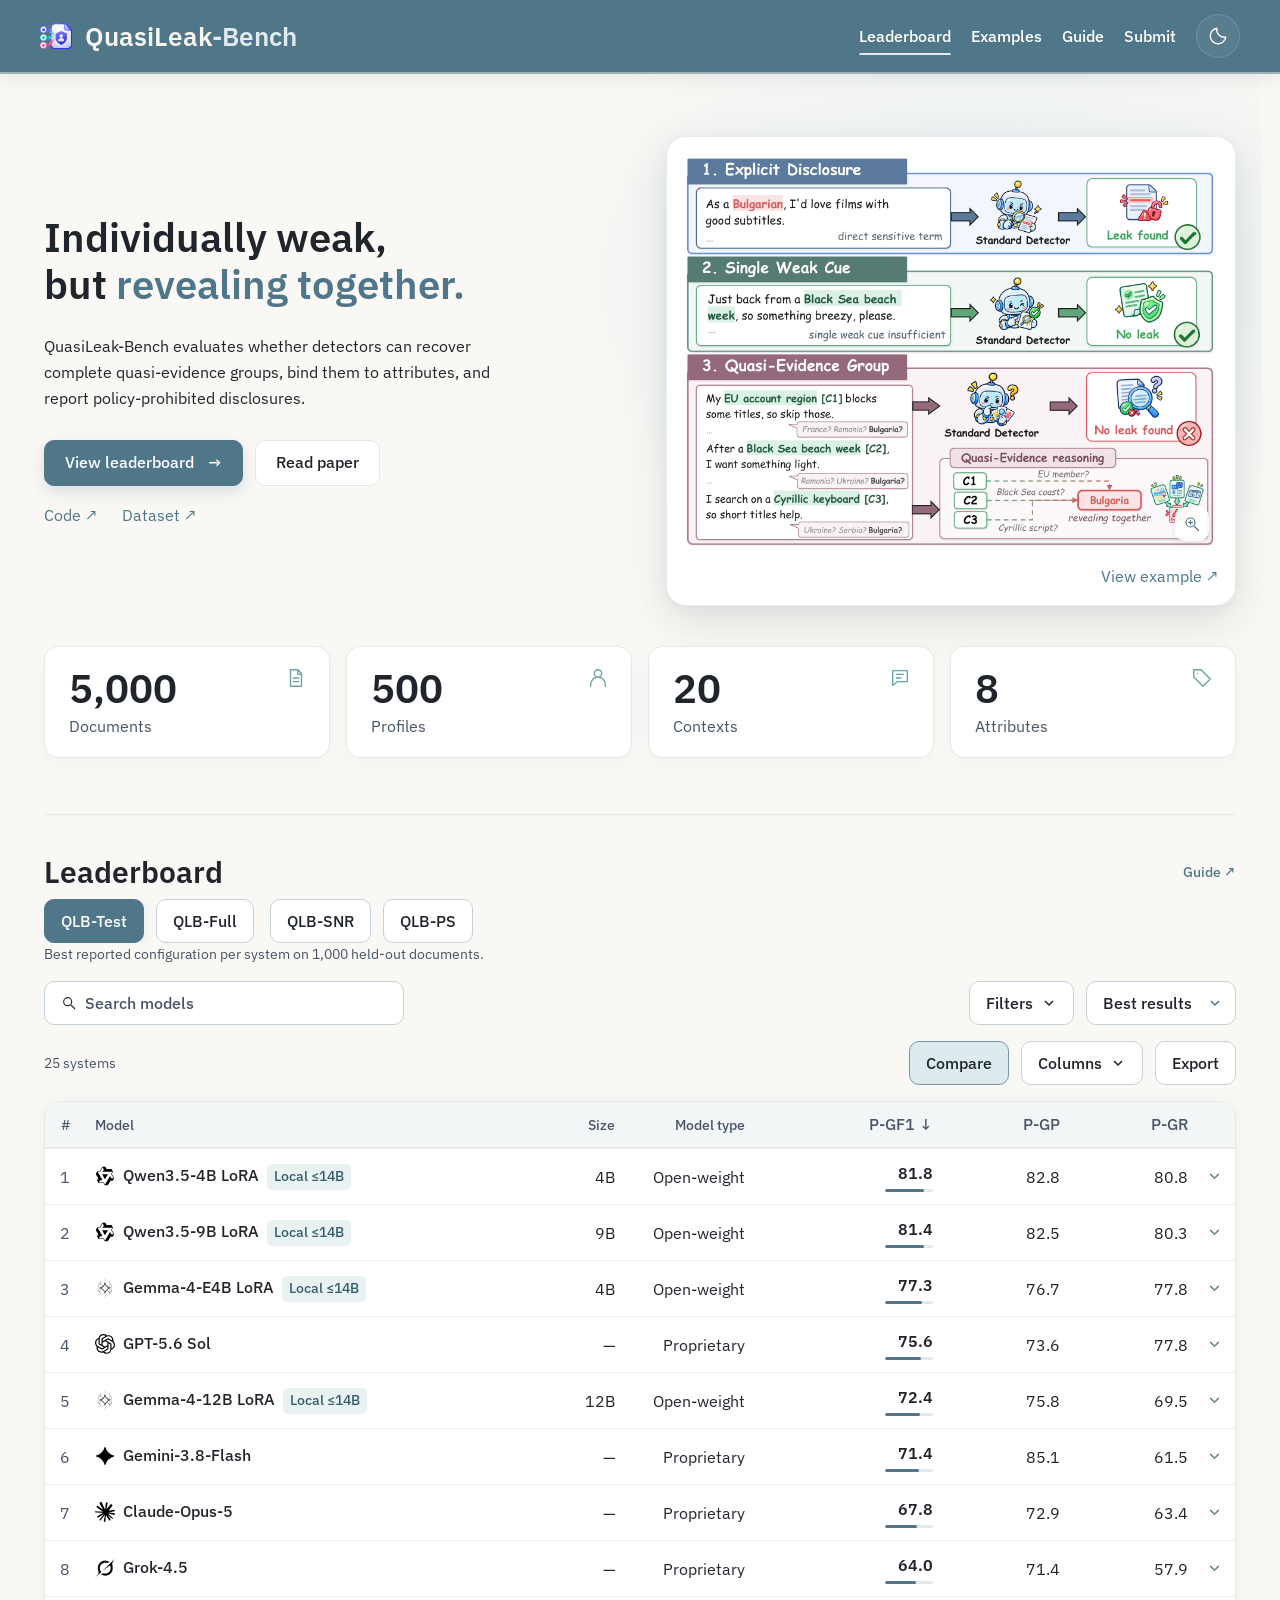
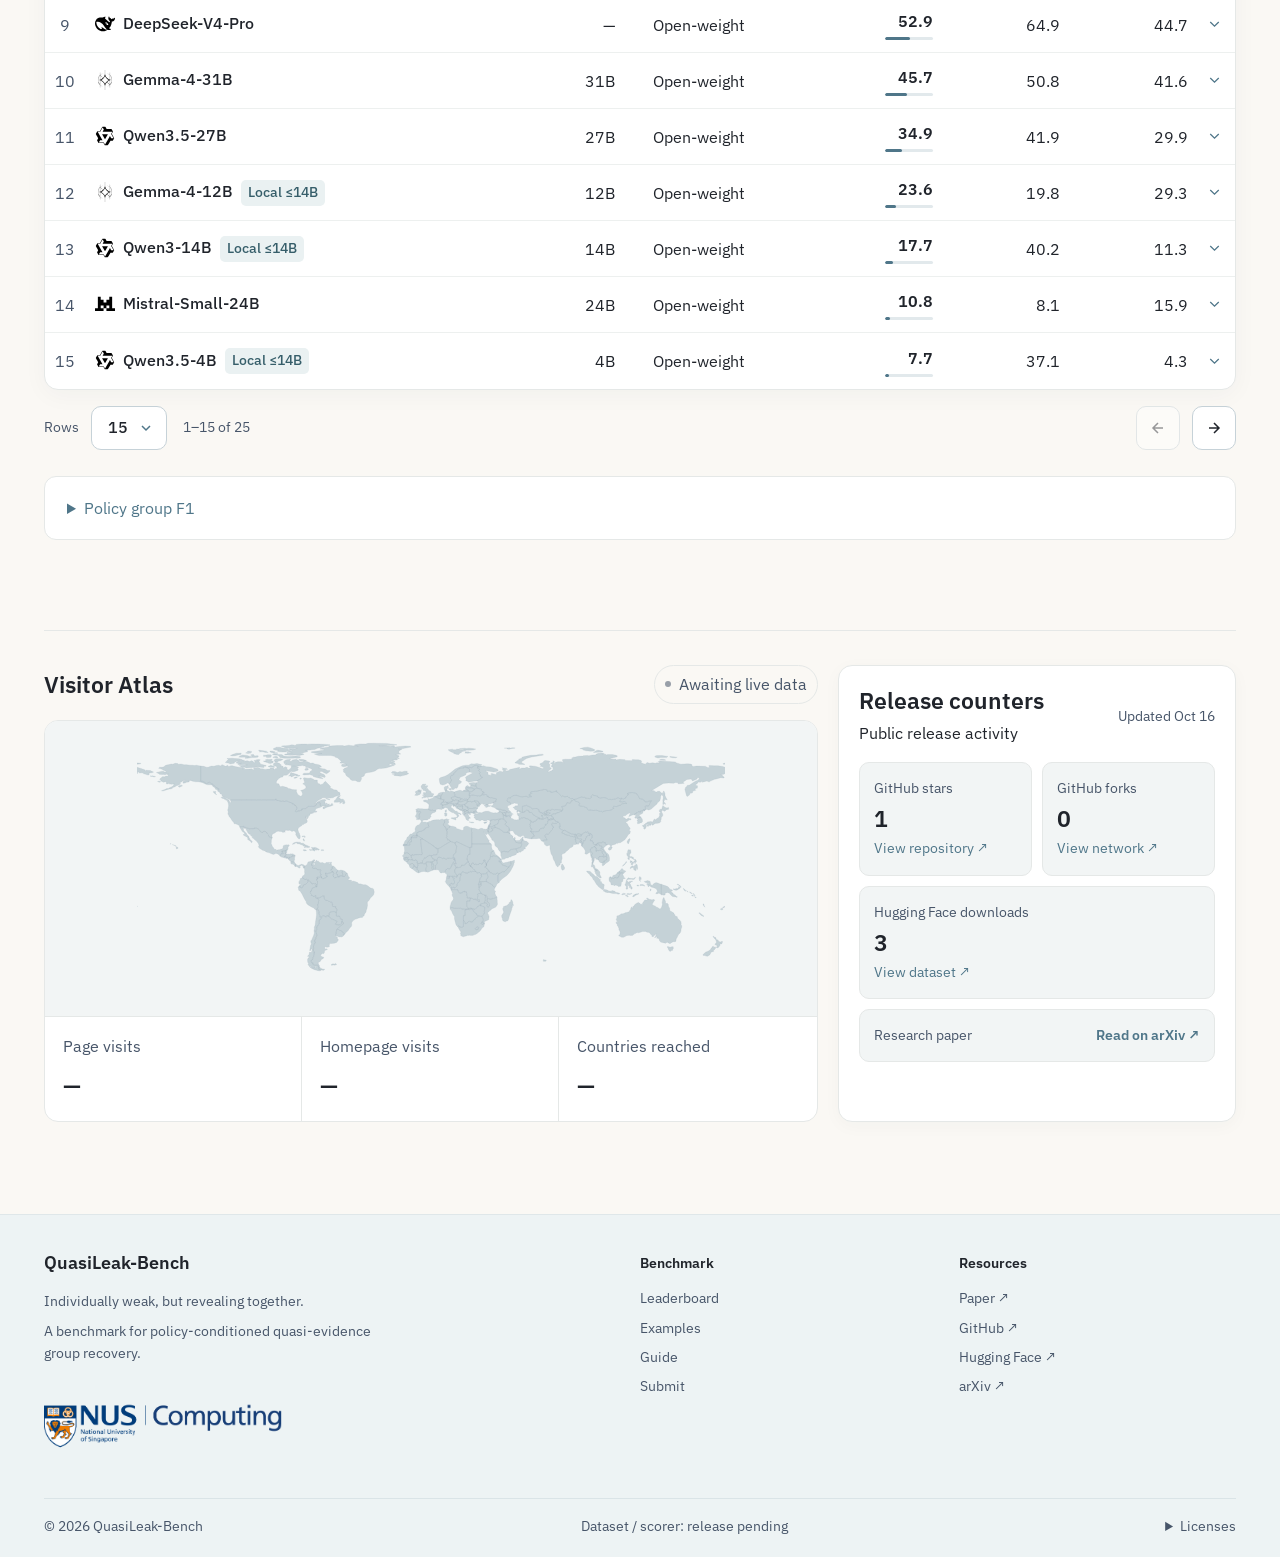
==== website/index.html @ 5f9cf81a "Website: add NUS Computing logo to footer" ====
<!doctype html>
<html lang="en">
<head>
  <meta charset="utf-8">
  <meta name="viewport" content="width=device-width, initial-scale=1">
  <meta name="description" content="QuasiLeak-Bench: policy-conditioned quasi-evidence group recovery.">
  <title>QuasiLeak-Bench · Research leaderboard</title>
  <link rel="icon" type="image/png" href="assets/quasileak-logo.png">
  <script src="assets/theme.js"></script>
  <link rel="stylesheet" href="assets/base.css">
  <link rel="stylesheet" href="assets/leaderboard.css">
  <script src="assets/scores.js" defer></script>
  <script src="assets/research-data.js" defer></script>
  <script src="assets/research.js" defer></script>
  <script src="assets/visitor-atlas.js" defer></script>
  <script src="assets/release-counters.js" defer></script>
  <link rel="stylesheet" href="assets/research.css">
<script src="assets/leaderboard.js" defer></script><link rel="preload" href="assets/fonts/ibm-plex-sans.woff2" as="font" type="font/woff2" crossorigin>
<link rel="stylesheet" href="assets/design-system.css">
<script src="assets/analytics.js" defer></script></head>
<body class="qlb-research"><a class="skip-link" href="#content">Skip to content</a><header class="site-header"><div class="research-header"><a class="wordmark" href="index.html" aria-label="QuasiLeak-Bench"><img class="brand-kit-icon" src="assets/quasileak-logo.png" width="850" height="685" alt=""><span>QuasiLeak<span class="wordmark-suffix">-Bench</span></span></a><nav id="site-navigation" class="primary-nav" aria-label="Main navigation"><a href="index.html" class="active" aria-current="page">Leaderboard</a><a href="explore.html">Examples</a><a href="evaluation.html">Guide</a><a href="submit.html">Submit</a></nav><button type="button" class="theme-toggle" data-theme-toggle aria-label="Switch color theme"></button><button type="button" class="nav-toggle" data-nav-toggle aria-label="Open navigation" aria-controls="site-navigation" aria-expanded="false"><svg viewBox="0 0 24 24" fill="none" stroke="currentColor" stroke-width="1.6" aria-hidden="true"><path d="M4 6h16M4 12h16M4 18h16"></path></svg></button></div></header><main id="content" tabindex="-1"><section id="overview" class="overview-section" aria-labelledby="overview-title">
    <div class="overview-hero">
      <div class="abstract-copy"><h1 id="overview-title">Individually weak,<br>but <em>revealing together.</em></h1><p>QuasiLeak-Bench evaluates whether detectors can recover complete quasi-evidence groups, bind them to attributes, and report policy-prohibited disclosures.</p><div class="hero-actions"><a class="button primary" href="#leaderboard">View leaderboard <span aria-hidden="true">&rarr;</span></a><a class="button secondary" href="assets/paper.pdf" target="_blank" rel="noopener">Read paper</a></div><div class="hero-resources"><a href="https://github.com/Yufannnn/QuasiLeak-Bench" target="_blank" rel="noopener">Code <span aria-hidden="true">&nearr;</span></a><a href="https://huggingface.co/datasets/HenryZYF/QuasiLeak-Bench" target="_blank" rel="noopener">Dataset <span aria-hidden="true">&nearr;</span></a></div></div>
      <figure class="paper-figure hero-paper-figure"><a href="assets/quasileak-paper-motivation.webp" target="_blank" rel="noopener" data-figure-open aria-haspopup="dialog" aria-label="View enlarged task illustration"><img src="assets/quasileak-paper-motivation.webp" width="1800" height="1334" alt="Three disclosure settings: an explicit term, an individually weak cue, and a jointly revealing quasi-evidence group."><span class="figure-zoom-icon" aria-hidden="true"><svg viewBox="0 0 24 24" fill="none" stroke="currentColor" stroke-width="1.6"><circle cx="10" cy="10" r="6"></circle><path d="m15 15 6 6M10 7v6m-3-3h6"></path></svg></span></a><figcaption class="figure-actions"><a href="explore.html">View example &nearr;</a></figcaption></figure>
    </div>
    <div class="stats-strip" aria-label="Benchmark statistics"><div><svg class="stat-icon" viewBox="0 0 24 24" fill="none" stroke="currentColor" stroke-width="1.5" stroke-linecap="round" stroke-linejoin="round" aria-hidden="true"><path d="M6 3h8l4 4v14H6V3m8 0v5h4M9 12h6m-6 4h6"></path></svg><strong>5,000</strong><span>Documents</span></div><div><svg class="stat-icon" viewBox="0 0 24 24" fill="none" stroke="currentColor" stroke-width="1.5" stroke-linecap="round" stroke-linejoin="round" aria-hidden="true"><path d="M16 7a4 4 0 1 1-8 0 4 4 0 0 1 8 0M4 21v-2a8 8 0 0 1 16 0v2"></path></svg><strong>500</strong><span>Profiles</span></div><div><svg class="stat-icon" viewBox="0 0 24 24" fill="none" stroke="currentColor" stroke-width="1.5" stroke-linecap="round" stroke-linejoin="round" aria-hidden="true"><path d="M4 4h16v12H9l-5 4V4m4 4h8m-8 4h5"></path></svg><strong>20</strong><span>Contexts</span></div><div><svg class="stat-icon" viewBox="0 0 24 24" fill="none" stroke="currentColor" stroke-width="1.5" stroke-linecap="round" stroke-linejoin="round" aria-hidden="true"><path d="M3 3h8l10 10-8 8L3 11V3m4 4h.01"></path></svg><strong>8</strong><span>Attributes</span></div></div>
  </section><section id="leaderboard" class="leaderboard-section dedicated-leaderboard" aria-labelledby="leaderboard-title">
    <div class="benchmark-selection"><div class="leaderboard-heading"><h2 id="leaderboard-title">Leaderboard</h2><a class="text-link" href="evaluation.html#protocol">Guide &nearr;</a></div><span id="local-marker-definition" role="tooltip" class="local-marker-tooltip" hidden>Locally evaluated open-weight model in the paper's size bands up to and including 14B.</span><div class="benchmark-tabs compact-tabs" role="group" aria-label="Evaluation view" aria-describedby="view-context"><button class="active" data-subset="test" aria-pressed="true">QLB-Test</button><button data-subset="full" aria-pressed="false">QLB-Full</button><button data-subset="nonrevealing" aria-pressed="false">QLB-SNR</button><button data-subset="policyshift" aria-pressed="false">QLB-PS</button></div><p id="view-context" class="leaderboard-subtitle"></p></div>
    <div class="leaderboard-layout"><div class="ranking-main"><div class="leaderboard-toolbar"><div class="toolbar-search"><label class="search-field"><span class="sr-only">Search models</span><svg class="search-icon" viewBox="0 0 24 24" fill="none" stroke="currentColor" stroke-width="1.7" aria-hidden="true"><circle cx="10" cy="10" r="6"></circle><path d="m15 15 6 6"></path></svg><input id="search" type="search" placeholder="Search models"></label><button id="filters-toggle" type="button" class="toolbar-button" popovertarget="filters-popover">Filters<span id="filter-count" hidden></span><svg class="control-chevron" viewBox="0 0 16 16" fill="none" stroke="currentColor" stroke-width="1.5" aria-hidden="true"><path d="m4 6 4 4 4-4"></path></svg></button><label class="results-view"><span class="sr-only">Results view</span><select id="results-view" aria-describedby="view-context"><option value="systems">Best results</option><option value="runs">All runs</option></select></label></div><div class="toolbar-utilities"><span id="result-count" role="status"></span><button id="compare-mode" type="button" class="toolbar-button" aria-pressed="false">Compare</button><button id="columns-toggle" type="button" class="toolbar-button" popovertarget="columns-popover">Columns <svg class="control-chevron" viewBox="0 0 16 16" fill="none" stroke="currentColor" stroke-width="1.5" aria-hidden="true"><path d="m4 6 4 4 4-4"></path></svg></button><button id="export" type="button" class="toolbar-button">Export</button></div><div id="active-filters" class="active-filters" hidden aria-label="Active filters"></div></div>
    <div id="filters-popover" class="control-popover" popover role="dialog" aria-labelledby="filters-title"><div class="popover-heading"><h3 id="filters-title">Filter systems</h3><button id="reset-filters" type="button" class="text-button" hidden>Reset all</button></div><label class="filter-field">Model type<select id="filter-access"><option value="all">All models</option><option value="api">Proprietary</option><option value="weights">Open-weight</option></select></label><label class="filter-field">Method<select id="filter-method"><option value="all">All methods</option><option value="prompted">Prompted</option><option value="trained">Fine-tuned</option></select></label><label class="filter-field">Model size<select id="filter-size"><option value="all">Any size</option><option value="4">&le;4B</option><option value="14">&le;14B</option><option value="large">&gt;14B</option><option value="unknown">Not reported</option></select></label><button id="apply-filters" type="button" class="button primary">Apply filters</button></div>
    <div id="columns-popover" class="control-popover columns-popover" popover role="dialog" aria-labelledby="columns-title"><div class="popover-heading"><h3 id="columns-title">Table columns</h3><button id="reset-columns" type="button" class="text-button">Reset</button></div><p class="small-copy">Model and P-GF1 stay visible.</p><div id="column-options"></div></div>
    <div class="table-scroll" role="region" aria-label="Leaderboard results" tabindex="0"><table class="results-table"><thead><tr><th class="compare-column" scope="col" hidden><span class="sr-only">Compare</span></th><th class="rank-column" scope="col">#</th><th scope="col" class="system-column">Model</th><th class="size-column" data-column="size" scope="col">Size</th><th class="deployment-column" data-column="deployment" scope="col">Model type</th><th data-column="pgf1" scope="col"><button data-sort="pgf1" title="Policy group F1 (0&ndash;100; higher is better)">P-GF1</button></th><th data-column="pgp" scope="col"><button data-sort="pgp" title="Policy group precision">P-GP</button></th><th data-column="pgr" scope="col"><button data-sort="pgr" title="Policy group recall">P-GR</button></th><th data-column="egf1" scope="col"><button data-sort="egf1" title="Evidence group F1">E-GF1</button></th><th data-column="dsr" scope="col"><button data-sort="dsr" title="Distractor selection rate">DSR</button></th><th data-column="bg" scope="col" class="extra-metric" hidden><button data-sort="bg" title="Group purity">B<sub>G</sub></button></th><th data-column="ba" scope="col" class="extra-metric" hidden><button data-sort="ba" title="Attribute binding">B<sub>A</sub></button></th><th data-column="el" scope="col" class="extra-metric" hidden><button data-sort="el" title="Localization purity">E<sub>L</sub></button></th><th data-column="ec" scope="col" class="extra-metric" hidden><button data-sort="ec" title="Composition completeness">E<sub>C</sub></button></th><th data-column="npred" scope="col" class="extra-metric" hidden><button data-sort="npred" title="Number of predicted groups">N<sub>pred</sub></button></th><th data-column="far" scope="col" class="extra-metric" hidden><button data-sort="far" title="False-alarm rate: documents with no HIDE gold group that receive a predicted group (lower is better)">FAR</button></th><th class="expand-column" scope="col"><span class="sr-only">Expand</span></th></tr></thead><tbody id="results-body"></tbody></table></div>
    <div class="pagination" id="pagination"><label>Rows <select id="page-size"><option value="10">10</option><option value="15" selected>15</option><option value="20">20</option><option value="50">50</option></select></label><span id="page-status" role="status"></span><div><button id="page-prev" class="button secondary" aria-label="Previous page"><svg viewBox="0 0 16 16" fill="none" stroke="currentColor" stroke-width="1.5" aria-hidden="true"><path d="M13 8H3m5-5L3 8l5 5"></path></svg></button><button id="page-next" class="button secondary" aria-label="Next page"><svg viewBox="0 0 16 16" fill="none" stroke="currentColor" stroke-width="1.5" aria-hidden="true"><path d="M3 8h10M8 3l5 5-5 5"></path></svg></button></div></div><div class="compare-tray" id="compare-tray" hidden><span><b id="compare-count"></b> / 4 selected</span><div><button id="clear-compare" class="text-button">Clear</button><button id="compare" class="button primary">Compare</button></div></div>
</div></div>
  <details class="score-reference"><summary>Policy group F1</summary><aside class="ranking-aside"><div class="metric-card"><h2>P-GF1</h2><h3>Policy group F1</h3><p>The harmonic mean of policy group precision and policy group recall, computed from graded credit for recovered HIDE quasi-evidence groups.</p><p>Precision divides total policy credit by the number of predicted groups, with an additional penalty for groups containing KEEP information. Recall divides policy credit by the number of HIDE groups.</p><a class="text-link" href="evaluation.html#aggregate">Score definition</a></div></aside></details></section><section class="public-pulse" aria-label="Public activity">
        <section id="visitor-atlas" class="visitor-atlas" aria-labelledby="visitor-atlas-title">
          <div class="atlas-heading"><div><h2 id="visitor-atlas-title">Visitor Atlas</h2></div><span class="atlas-status"><i aria-hidden="true"></i><span id="visitor-atlas-status">Awaiting live data</span></span></div>
          <div class="atlas-layout"><figure class="atlas-map"><img src="assets/visitor-atlas.svg" width="900" height="390" loading="lazy" alt="World map with country outlines."></figure><div class="atlas-stats" aria-label="Visitor statistics"><div><span>Page visits</span><strong data-visitor-stat="pageViews">&mdash;</strong></div><div><span>Homepage visits</span><strong data-visitor-stat="visitors">&mdash;</strong></div><div><span>Countries reached</span><strong data-visitor-stat="countries">&mdash;</strong></div></div></div>
        </section><aside class="release-counters" aria-labelledby="release-counters-title">
          <div class="release-heading"><div><h2 id="release-counters-title">Release counters</h2><p>Public release activity</p></div><span id="release-counters-status" class="release-status">Refreshing</span></div>
          <div class="release-counter-grid" aria-label="Release statistics"><a class="release-counter" data-release-link="github" href="https://github.com/Yufannnn/QuasiLeak-Bench" target="_blank" rel="noopener"><span>GitHub stars</span><strong data-release-stat="stars">&mdash;</strong><small>View repository &nearr;</small></a><a class="release-counter" data-release-link="github" href="https://github.com/Yufannnn/QuasiLeak-Bench/network/members" target="_blank" rel="noopener"><span>GitHub forks</span><strong data-release-stat="forks">&mdash;</strong><small>View network &nearr;</small></a><a class="release-counter release-counter-wide" data-release-link="huggingFace" href="https://huggingface.co/datasets/HenryZYF/QuasiLeak-Bench" target="_blank" rel="noopener"><span>Hugging Face downloads</span><strong data-release-stat="downloads">&mdash;</strong><small>View dataset &nearr;</small></a></div>
          <a class="release-paper" data-release-link="arxiv" href="https://arxiv.org/abs/2610.21333" target="_blank" rel="noopener"><span>Research paper</span><strong>Read on arXiv <span aria-hidden="true">&nearr;</span></strong></a>
        </aside>
      </section></main><footer id="footer" class="site-footer"><div class="footer-inner"><div class="footer-main"><div class="footer-project"><a class="footer-brand" href="index.html">QuasiLeak-Bench</a><p class="footer-tagline">Individually weak, but revealing together.</p><p>A benchmark for policy-conditioned quasi-evidence group recovery.</p><a class="footer-affiliation" href="https://www.comp.nus.edu.sg/" target="_blank" rel="noopener" aria-label="NUS School of Computing"><img class="footer-school-logo" src="assets/nus-logo.png" width="621" height="122" loading="lazy" alt="NUS Computing"><img class="footer-school-logo footer-school-logo-dark" src="assets/nus-logo-dark.svg" width="268" height="48" loading="lazy" alt=""></a></div><nav class="footer-column" aria-label="Benchmark links"><h2>Benchmark</h2><a href="index.html">Leaderboard</a><a href="explore.html">Examples</a><a href="evaluation.html">Guide</a><a href="submit.html">Submit</a></nav><nav class="footer-column" aria-label="Research resources"><h2>Resources</h2><a href="assets/paper.pdf" target="_blank" rel="noopener">Paper &nearr;</a><a href="https://github.com/Yufannnn/QuasiLeak-Bench" target="_blank" rel="noopener">GitHub &nearr;</a><a href="https://huggingface.co/datasets/HenryZYF/QuasiLeak-Bench" target="_blank" rel="noopener">Hugging Face &nearr;</a><a href="https://arxiv.org/abs/2610.21333" target="_blank" rel="noopener">arXiv &nearr;</a></nav></div><div class="footer-bottom"><span>&copy; 2026 QuasiLeak-Bench</span><a href="evaluation.html#sets">Dataset / scorer: release pending</a><details class="footer-license"><summary>Licenses</summary><a href="assets/code-license.txt" target="_blank" rel="noopener">Code: MIT</a><a href="assets/data-license.txt" target="_blank" rel="noopener">Dataset: CC BY-NC-SA 4.0</a></details></div></div></footer><dialog id="details-dialog"><div class="dialog-top"><button class="close-dialog" aria-label="Close details">&times;</button></div><div id="details-content"></div></dialog><dialog id="figure-dialog" class="figure-modal" aria-labelledby="figure-dialog-title"><div class="figure-modal-header"><h2 id="figure-dialog-title">Task illustration</h2><div class="figure-modal-tools"><button type="button" id="figure-zoom" class="text-button" aria-pressed="false">Actual size</button><a class="text-link" href="assets/quasileak-paper-motivation.webp" target="_blank" rel="noopener">Open image</a><button class="close-dialog" aria-label="Close illustration">&times;</button></div></div><div class="figure-viewer"><img src="assets/quasileak-paper-motivation.webp" width="1800" height="1334" alt="Enlarged task illustration showing explicit disclosure, an individually weak cue, and a jointly revealing quasi-evidence group."></div></dialog></body></html>
---- website/assets/base.css ----
/* =============================================================================
 * QuasiLeak — shared design system
 *
 * One file for all three sites: Countdown, Studio, Review. Pages under tools/ link it;
 * the review portal inlines it at build time, because reviewer packages are zipped and
 * emailed and must stay self-contained.
 *
 * This replaces eight appended layers that had begun to override each other, which is
 * why fixes kept needing another fix. Rules are written once, in cascade order, and
 * nothing here needs !important to win. The previous version is kept as
 * qlb.css.gen8.bak until this one has been through a few sessions.
 *
 * PALETTE — Philadelphia 76ers.
 *   blue #006BB6 · red #ED174C · navy #002B5C · silver #C4CED4
 * Blue carries every interactive surface, red is reserved for refusal, navy is ink in
 * light mode and ground in dark, silver draws the few lines that remain.
 *
 * The eight ATTRIBUTE hues are not part of that palette and are deliberately untouched:
 * the studio uses them to say which attribute a span is evidence for, and collapsing
 * eight distinguishable hues into two team colours would destroy that distinction.
 *
 * CONTAINERS — one border, not four. The earlier version gave every element a border,
 * a shadow, a fill and a 20px radius, so a page became boxes inside boxes and read as
 * a toy. Here elevation separates the page from a card, and space separates a card's
 * contents from each other. Nested elements get tone, not outlines.
 * ========================================================================== */

/* ---------------------------------------------------------------- tokens */
:root{
  --team-blue:#006BB6; --team-blue-lt:#1d84cf; --team-blue-dk:#00518b;
  --team-red:#ED174C;  --team-red-lt:#ff3d68;
  --team-navy:#002B5C; --team-silver:#C4CED4;

  --bg:#eef2f7;
  --panel:#ffffff;
  --panel2:#f5f8fb;
  --sunken:#eaf0f6;
  --ink:#0d2843;
  --ink-2:#3c5a76;
  --muted:#6b839a;
  --line:#dde5ee;

  --accent:var(--team-blue);
  --accent-soft:#e2eff9;

  --yes:#0f7a45; --yes-bg:#e2f4ea;
  --no:var(--team-red); --no-bg:#fde5eb;
  --acc:#0f7a45; --rev:#b7791f; --rej:var(--team-red);

  --a-age:#dc2626;          --a-age-bg:#fee2e2;
  --a-nationality:#ea580c;  --a-nationality-bg:#ffe8d1;
  --a-health:#a16207;       --a-health-bg:#fdf0c3;
  --a-income:#15a34a;       --a-income-bg:#d6f7e2;
  --a-sex:#0891b2;          --a-sex-bg:#cdf5fb;
  --a-occupation:#2563eb;   --a-occupation-bg:#dbe6ff;
  --a-education:#9333ea;    --a-education-bg:#f0e2ff;
  --a-relationship:#db2777; --a-relationship-bg:#fcdff0;

  --r-sm:8px; --r-md:12px; --r-lg:16px;
  --radius:12px;
  --font:"Comic Sans MS","Comic Neue","Chalkboard SE",ui-rounded,cursive;
  --mono:ui-monospace,SFMono-Regular,Consolas,monospace;

  --sh-1:0 1px 2px rgba(13,40,67,.06);
  --sh-2:0 1px 3px rgba(13,40,67,.07), 0 8px 24px rgba(0,107,182,.10);
  --sh-3:0 2px 6px rgba(13,40,67,.09), 0 18px 42px rgba(0,107,182,.16);

  --rail:linear-gradient(90deg,var(--team-navy),var(--team-blue) 45%,var(--team-red));
  --ground:
    radial-gradient(820px 440px at 6% -10%, rgba(0,107,182,.16) 0%, transparent 60%),
    radial-gradient(700px 400px at 100% 0%, rgba(237,23,76,.08) 0%, transparent 55%);
}

@media (prefers-color-scheme: dark){
  :root:not([data-theme="light"]){
    --bg:#04101f; --panel:#0a2340; --panel2:#071c33; --sunken:#05182c;
    --ink:#e6f0f8; --ink-2:#b6cfe3; --muted:#8aa8c2; --line:#123c63;
    --accent:#4aa6e5; --accent-soft:#0c2f52;
    --yes:#3fcf8e; --yes-bg:#08301d; --no:#ff5f7c; --no-bg:#3a1220;
    --acc:#3fcf8e; --rev:#f0b429; --rej:#ff5f7c;
    --a-age-bg:#3b1717;      --a-nationality-bg:#3a2110;
    --a-health-bg:#332708;   --a-income-bg:#0f2f1c;
    --a-sex-bg:#0c2b33;      --a-occupation-bg:#16244a;
    --a-education-bg:#2a1640;--a-relationship-bg:#3a1329;
    --sh-1:0 1px 2px rgba(0,0,0,.5);
    --sh-2:0 2px 8px rgba(0,0,0,.5);
    --sh-3:0 14px 38px rgba(0,0,0,.6);
    --ground:
      radial-gradient(820px 440px at 6% -10%, rgba(0,107,182,.30) 0%, transparent 60%),
      radial-gradient(700px 400px at 100% 0%, rgba(237,23,76,.12) 0%, transparent 55%);
  }
}
:root[data-theme="dark"]{
  --bg:#04101f; --panel:#0a2340; --panel2:#071c33; --sunken:#05182c;
  --ink:#e6f0f8; --ink-2:#b6cfe3; --muted:#8aa8c2; --line:#123c63;
  --accent:#4aa6e5; --accent-soft:#0c2f52;
  --yes:#3fcf8e; --yes-bg:#08301d; --no:#ff5f7c; --no-bg:#3a1220;
  --acc:#3fcf8e; --rev:#f0b429; --rej:#ff5f7c;
  --a-age-bg:#3b1717;      --a-nationality-bg:#3a2110;
  --a-health-bg:#332708;   --a-income-bg:#0f2f1c;
  --a-sex-bg:#0c2b33;      --a-occupation-bg:#16244a;
  --a-education-bg:#2a1640;--a-relationship-bg:#3a1329;
  --sh-1:0 1px 2px rgba(0,0,0,.5);
  --sh-2:0 2px 8px rgba(0,0,0,.5);
  --sh-3:0 14px 38px rgba(0,0,0,.6);
  --ground:
    radial-gradient(820px 440px at 6% -10%, rgba(0,107,182,.30) 0%, transparent 60%),
    radial-gradient(700px 400px at 100% 0%, rgba(237,23,76,.12) 0%, transparent 55%);
}

/* ---------------------------------------------------------------- base */
*{box-sizing:border-box}
body{
  margin:0;color:var(--ink);font:15px/1.6 var(--font);
  background:var(--ground),var(--bg);background-attachment:fixed;
}
button,input,textarea,select{font:inherit;color:inherit}
a{color:var(--accent)}
code,.mono{font-family:var(--mono)}
::selection{background:color-mix(in srgb,var(--accent) 26%,transparent)}

/* ---------------------------------------------------------------- chrome */
header{
  display:flex;align-items:center;gap:14px;flex-wrap:wrap;position:relative;
  padding:11px max(18px,calc((100vw - 2100px)/2));
  min-height:56px;
  background:var(--panel);border-bottom:1px solid var(--line);
  box-shadow:var(--sh-1);
}
header::after{
  content:"";position:absolute;left:0;right:0;bottom:-1px;height:2px;background:var(--rail);
}
header h1,header .brand,h1.brand{
  font-size:18px;line-height:1.2;margin:0;font-weight:800;white-space:nowrap;
  display:flex;align-items:center;gap:9px;
}
header .studio,h1.brand .studio{color:var(--accent)}
header .brand i,header .qlb-brand i{
  width:9px;height:9px;border-radius:50%;display:inline-block;
  background:linear-gradient(135deg,var(--team-blue),var(--team-red));
}
header .tag,header .qlb-sub,.who{
  font-size:12.5px;color:var(--muted);font-weight:600;
  padding-left:14px;border-left:1px solid var(--line);
}
.grow,.qlb-grow{flex:1}
.wrap,.qlb-wrap{max-width:min(2100px,96vw);margin:0 auto;padding:20px max(16px,2vw) 64px}

/* ---------------------------------------------------------------- surfaces
 * A card is the only bordered container. Everything inside it is separated by tone
 * and space, which is what stops the page looking like nested boxes.
 */
.card,.qlb-card{
  background:var(--panel);border:1px solid var(--line);border-radius:var(--r-lg);
  box-shadow:var(--sh-2);padding:20px 22px;
}
.card h2,.qlb-card h2{
  font-size:14px;margin:0 0 16px;font-weight:800;letter-spacing:.01em;
  display:flex;align-items:center;gap:9px;color:var(--ink);
}
.card h2::before,.qlb-card h2::before{
  content:"";width:5px;height:16px;border-radius:3px;background:var(--accent);flex:none;
}
.eyebrow,.qlb-eyebrow{
  font-size:11px;text-transform:uppercase;letter-spacing:.11em;
  color:var(--accent);font-weight:800;margin-bottom:6px;
}
.layout{display:grid;grid-template-columns:minmax(0,1.05fr) minmax(0,1fr);gap:18px;align-items:start}
@media(max-width:1100px){.layout{grid-template-columns:1fr}}

.bar,.progress{
  display:flex;gap:12px;align-items:center;flex-wrap:wrap;
  background:var(--panel);border:1px solid var(--line);border-radius:var(--r-lg);
  padding:11px 15px;margin-bottom:16px;box-shadow:var(--sh-1);
}
.track,.qlb-track{height:8px;border-radius:99px;background:var(--sunken);overflow:hidden;flex:1;min-width:110px}
.track span,.qlb-track span{height:100%;display:block;background:var(--rail);border-radius:99px;
  transition:width .35s cubic-bezier(.2,.7,.3,1)}
.status,.qlb-status{font-size:12.5px;color:var(--muted);font-variant-numeric:tabular-nums}
.blurb{color:var(--muted);font-size:13px;margin:0 0 16px;max-width:96ch}

/* ---------------------------------------------------------------- controls */
.btn,.qlb-btn{
  border:1px solid var(--line);background:var(--panel);border-radius:var(--r-sm);
  padding:7px 13px;cursor:pointer;font-weight:700;font-size:13.5px;
  transition:border-color .14s ease,background-color .14s ease,transform .14s ease;
}
.btn:hover,.qlb-btn:hover{border-color:var(--accent);color:var(--accent)}
.btn:active,.qlb-btn:active{transform:translateY(1px)}
.btn.primary,.qlb-btn.primary{background:var(--accent);border-color:var(--accent);color:#fff}
.btn.primary:hover,.qlb-btn.primary:hover{background:var(--team-blue-dk);border-color:var(--team-blue-dk);color:#fff}
.btn:disabled,.qlb-btn:disabled{opacity:.45;cursor:not-allowed}
:focus-visible{outline:2px solid color-mix(in srgb,var(--accent) 65%,transparent);outline-offset:2px}

select,input[type=text],input[type=search]{
  color-scheme:light dark;background:var(--panel);border:1px solid var(--line);
  border-radius:var(--r-sm);padding:6px 10px;font-weight:600;
}
select:hover{border-color:var(--accent)}
select option{background:var(--panel);color:var(--ink)}
textarea{
  width:100%;min-height:56px;resize:vertical;padding:10px 12px;margin-top:6px;
  background:var(--sunken);border:1px solid var(--line);border-radius:var(--r-md);
}
textarea:focus{outline:none;border-color:var(--accent)}

.raterbox{
  display:flex;align-items:center;gap:8px;padding:3px 5px 3px 12px;
  border:1px solid var(--accent);border-radius:99px;background:var(--accent-soft);
}
.raterbox span{font-size:10.5px;text-transform:uppercase;letter-spacing:.09em;font-weight:800;color:var(--accent)}
.raterbox select{border:none;background:transparent;padding:2px 4px;font-weight:800;color:var(--accent)}
.toggle{display:flex;align-items:center;gap:7px;color:var(--muted);font-size:12.5px;font-weight:700}

/* ---------------------------------------------------------------- data */
.attrs,.qlb-attrs{margin:0;display:grid;grid-template-columns:130px 1fr;border-top:1px solid var(--line)}
.attrs dt,.attrs dd,.qlb-attrs dt,.qlb-attrs dd{
  margin:0;padding:7px 2px;border-bottom:1px solid var(--line);font-size:13.5px;
}
.attrs dt,.qlb-attrs dt{font-weight:700;color:var(--muted);text-transform:capitalize}
.tag,.qlb-tag{display:inline-block;border-radius:99px;padding:1px 9px;font-size:11px;font-weight:800;margin-left:6px}
.tag.keep,.qlb-tag.keep{color:var(--acc);background:var(--yes-bg)}
.tag.hide,.qlb-tag.hide{color:var(--rej);background:var(--no-bg)}
.tag.neutral,.qlb-tag.neutral{color:var(--muted);background:var(--sunken)}
.flag,.qlb-flag{width:20px;height:15px;margin-right:8px;vertical-align:-2px;border-radius:2px;object-fit:cover}

.meta{display:grid;gap:7px;margin-bottom:14px}
.meta div{display:grid;grid-template-columns:92px 1fr;gap:10px;font-size:13.5px}
.meta b{font-size:10.5px;text-transform:uppercase;letter-spacing:.07em;color:var(--muted);font-weight:800}
.item-id{font-family:var(--mono);color:var(--muted);font-size:11.5px;margin-top:12px;word-break:break-all}
.notes{margin-top:12px;padding:11px 13px;background:var(--sunken);border-radius:var(--r-md);
  font-size:13px;color:var(--ink-2)}

/* the document is sunken paper: no border, it is not another card */
.doc,.qlb-doc{
  white-space:pre-wrap;background:var(--sunken);border:none;border-radius:var(--r-md);
  padding:16px 18px;max-height:58vh;overflow:auto;font-size:14px;line-height:1.7;
  scrollbar-width:thin;scrollbar-color:var(--line) transparent;
}
.doc mark,.qlb-doc mark{border-radius:3px;padding:0 2px;color:inherit;background:var(--accent-soft)}
mark[data-a=age]{background:var(--a-age-bg);box-shadow:inset 0 -2px 0 var(--a-age)}
mark[data-a=sex]{background:var(--a-sex-bg);box-shadow:inset 0 -2px 0 var(--a-sex)}
mark[data-a=nationality]{background:var(--a-nationality-bg);box-shadow:inset 0 -2px 0 var(--a-nationality)}
mark[data-a=education]{background:var(--a-education-bg);box-shadow:inset 0 -2px 0 var(--a-education)}
mark[data-a=occupation]{background:var(--a-occupation-bg);box-shadow:inset 0 -2px 0 var(--a-occupation)}
mark[data-a=income]{background:var(--a-income-bg);box-shadow:inset 0 -2px 0 var(--a-income)}
mark[data-a=relationship]{background:var(--a-relationship-bg);box-shadow:inset 0 -2px 0 var(--a-relationship)}
mark[data-a=health]{background:var(--a-health-bg);box-shadow:inset 0 -2px 0 var(--a-health)}

.qlb-chip{display:inline-block;border-radius:99px;padding:1px 10px;font-size:11px;font-weight:800}
.chip-age{color:var(--a-age);background:var(--a-age-bg)}
.chip-sex{color:var(--a-sex);background:var(--a-sex-bg)}
.chip-nationality{color:var(--a-nationality);background:var(--a-nationality-bg)}
.chip-education{color:var(--a-education);background:var(--a-education-bg)}
.chip-occupation{color:var(--a-occupation);background:var(--a-occupation-bg)}
.chip-income{color:var(--a-income);background:var(--a-income-bg)}
.chip-relationship{color:var(--a-relationship);background:var(--a-relationship-bg)}
.chip-health{color:var(--a-health);background:var(--a-health-bg)}

/* an evidence group is a tinted band, not a boxed card inside a boxed card */
.grp{
  border:none;border-left:3px solid var(--accent);border-radius:0 var(--r-sm) var(--r-sm) 0;
  padding:9px 12px;margin-bottom:8px;background:var(--sunken);
}
.grp .h{font-size:10.5px;color:var(--muted);text-transform:uppercase;letter-spacing:.07em;font-weight:800}
.grp code{background:var(--panel);border:1px solid var(--line);border-radius:6px;padding:2px 7px;
  font-size:12.5px;margin:5px 5px 0 0;display:inline-block}

/* ---------------------------------------------------------------- criteria */
.criteria{display:grid;gap:10px}
.crit{
  display:grid;grid-template-columns:auto 1fr auto;gap:14px;align-items:center;
  min-height:88px;padding:14px 16px;border:1px solid var(--line);border-left:4px solid var(--line);
  border-radius:var(--r-md);background:var(--panel2);
  box-shadow:0 1px 0 color-mix(in srgb,var(--ink) 8%,transparent);
  transition:background-color .14s ease,border-color .14s ease;
}
.crit:nth-child(odd){background:color-mix(in srgb,var(--panel2) 88%,var(--sunken))}
.crit:hover{background:var(--accent-soft);border-color:color-mix(in srgb,var(--accent) 55%,var(--line))}
.crit-top{display:contents}
.crit .kbd,.crit .qlb-kbd{
  display:inline-flex;align-items:center;justify-content:center;
  width:24px;height:24px;padding:0;margin:0;flex:none;border:none;
  border-radius:7px;font-size:11.5px;font-weight:800;font-family:var(--mono);
  color:var(--muted);background:var(--sunken);
}
.crit-label{grid-column:2;font-size:14px;font-weight:800;line-height:1.35;
  display:flex;flex-direction:column;gap:3px}
.crit-label > span{display:block;font-weight:400;color:var(--muted);font-size:12.5px;line-height:1.5}

.choices{
  grid-column:3;display:flex;gap:2px;align-self:center;
  background:var(--sunken);border-radius:99px;padding:3px;
}
.choice{
  border:none;background:transparent;border-radius:99px;
  padding:6px 14px;font-size:12.5px;font-weight:800;color:var(--muted);cursor:pointer;
  transition:background-color .14s ease,color .14s ease;
}
.choice:hover{color:var(--ink)}
.choice.yes.on{color:#fff;background:var(--yes)}
.choice.no.on{color:#fff;background:var(--no)}
.crit:has(.choice.yes.on){border-left-color:var(--yes)}
.crit:has(.choice.no.on){border-left-color:var(--no)}
.crit:has(.choice.on) .kbd{color:var(--accent)}

.ref{
  grid-column:1 / -1;                 /* .crit is a grid: the judge block spans it, never a column */
  min-height:64px;border-left:2px solid var(--accent);margin:8px 0 0;padding:6px 10px;
  font-size:12px;color:var(--muted);background:var(--sunken);border-radius:0 6px 6px 0;
}
.ref .why{display:block;min-height:34px;margin-top:4px;font-size:12px;line-height:1.45;color:var(--muted)}
.ref .why b{color:var(--ink);font-weight:700}
.crit-name{display:block;font-weight:800}
.crit-name .gate{display:inline-block;font-size:10px;padding:0 6px;border-radius:99px;border:1px solid var(--line);
  margin-left:6px;color:var(--muted);vertical-align:middle;font-weight:600}
.crit-name .gate.hard{border-color:var(--rej);color:var(--rej)}
.pill.weak{background:var(--line);color:var(--muted)}
#criteria.assisted .ref{display:block}
.adopt{margin:6px 0 10px}
.pill{padding:1px 8px;border-radius:99px;font-weight:800;font-size:10.5px;color:#fff;margin-right:5px}
.pill.met{background:var(--acc)} .pill.no{background:var(--rej)}
body.blind .ref{display:none}

.actions{display:flex;gap:8px;flex-wrap:wrap;align-items:center;margin-top:14px}
#done{display:none;background:var(--yes-bg);color:var(--acc);border:1px solid var(--acc);
  padding:10px 12px;border-radius:var(--r-md);margin-top:12px;font-weight:800}
#done.on{display:block}
.kbd,.qlb-kbd{font-family:var(--mono);font-size:11px;color:var(--muted);background:var(--sunken);
  border:none;border-radius:5px;padding:1px 5px;margin-right:6px}
.foot{margin-top:22px;color:var(--muted);font-size:12px;text-align:center}
.err{color:var(--rej);font-weight:800;padding:40px}

/* ---------------------------------------------------------------- motion
 * Short and explanatory. Honours the OS preference; data-motion is an explicit
 * override in either direction, set by the switch in the nav.
 */
@keyframes qlb-in{from{opacity:0;transform:translateY(6px)}to{opacity:1;transform:none}}
@media (prefers-reduced-motion: no-preference){
  .card,.qlb-card{animation:qlb-in .26s cubic-bezier(.2,.75,.3,1) both}
  #pane,#criteria{animation:qlb-in .2s cubic-bezier(.2,.75,.3,1) both}
}
:root[data-motion=on] .card,:root[data-motion=on] .qlb-card,
:root[data-motion=on] #pane,:root[data-motion=on] #criteria{
  animation:qlb-in .26s cubic-bezier(.2,.75,.3,1) both;
}
@media (prefers-reduced-motion: reduce){
  :root:not([data-motion=on]) *,
  :root:not([data-motion=on]) *::before,
  :root:not([data-motion=on]) *::after{
    animation-duration:.001ms !important;transition-duration:.001ms !important;
  }
}
:root[data-motion=off] *,:root[data-motion=off] *::before,:root[data-motion=off] *::after{
  animation-duration:.001ms !important;transition-duration:.001ms !important;
}

@media (max-width:760px){
  .crit{grid-template-columns:auto 1fr;gap:10px}
  .choices{grid-column:1 / -1;justify-self:start;margin-top:6px}
}

/* ---- attribute icons --------------------------------------------------------
 * The eight attributes already have colours; giving them glyphs too means a reviewer
 * can find the row they want without reading the column. Kept here with the palette so
 * there is one icon map rather than one per renderer.
 */
.attrs dt[data-a],.qlb-attrs dt[data-a]{
  display:flex;align-items:center;gap:8px;
}
.attrs dt[data-a]::before,.qlb-attrs dt[data-a]::before{
  font-size:13px;line-height:1;width:18px;text-align:center;flex:none;
  filter:saturate(.9);
}
.attrs dt[data-a=age]::before        {content:"\1F382"}   /* cake        */
.attrs dt[data-a=sex]::before        {content:"\26A7"}    /* sex sign    */
.attrs dt[data-a=nationality]::before{content:"\1F30D"}   /* globe       */
.attrs dt[data-a=education]::before  {content:"\1F393"}   /* graduate cap*/
.attrs dt[data-a=occupation]::before {content:"\1F4BC"}   /* briefcase   */
.attrs dt[data-a=income]::before     {content:"\1F4B0"}   /* money bag   */
.attrs dt[data-a=relationship]::before{content:"\1F48D"}  /* ring        */
.attrs dt[data-a=health]::before     {content:"\1FA7A"}   /* stethoscope */

/* the attribute's own colour on the label makes the table scannable */
.attrs dt[data-a=age]{color:var(--a-age)}
.attrs dt[data-a=sex]{color:var(--a-sex)}
.attrs dt[data-a=nationality]{color:var(--a-nationality)}
.attrs dt[data-a=education]{color:var(--a-education)}
.attrs dt[data-a=occupation]{color:var(--a-occupation)}
.attrs dt[data-a=income]{color:var(--a-income)}
.attrs dt[data-a=relationship]{color:var(--a-relationship)}
.attrs dt[data-a=health]{color:var(--a-health)}

/* policy tags read faster with a mark than with a word alone */
.tag.keep::before,.qlb-tag.keep::before{content:"\2713 "}
.tag.hide::before,.qlb-tag.hide::before{content:"\1F441 "}
.tag.neutral::before,.qlb-tag.neutral::before{content:"\00B7 "}

/* section headings take the accent bar plus a glyph where the page supplies one */
.card h2 .ico,.qlb-card h2 .ico{font-size:15px;line-height:1}

/* ---- countdown --------------------------------------------------------------
 * The landing page carries the deadline, so the timer is allowed to be the loudest
 * thing on any of the three sites. Everything below it is a quiet status panel, which
 * is the opposite balance to the review portal and deliberately so.
 */
.page{max-width:min(1400px,94vw);margin:0 auto;padding:0 0 56px}
.page .herowrap{padding:26px 0 8px}
.page .hero{
  display:flex;gap:26px;align-items:center;justify-content:space-between;flex-wrap:wrap;
  background:linear-gradient(135deg,var(--team-navy),var(--team-blue) 70%,var(--team-blue-lt));
  color:#fff;border-radius:var(--r-lg);padding:26px 30px;box-shadow:var(--sh-3);
  position:relative;overflow:hidden;
}
/* a faint 76ers red sweep so the block is not one flat blue */
.page .hero::after{
  content:"";position:absolute;inset:0;pointer-events:none;
  background:radial-gradient(520px 300px at 108% 120%, rgba(237,23,76,.42), transparent 62%);
}
.page .hero > *{position:relative;z-index:1}
.page .hero .kicker{
  font-size:11px;text-transform:uppercase;letter-spacing:.14em;font-weight:800;
  color:rgba(255,255,255,.72);margin-bottom:8px;
}
.page .hero h1{font-size:clamp(28px,3.6vw,42px);margin:0 0 10px;line-height:1.05;color:#fff}
.page .hero .meta{display:flex;gap:8px;flex-wrap:wrap;margin:0}
.page .hero .meta span,.page .hero .meta div{
  background:rgba(255,255,255,.14);border:1px solid rgba(255,255,255,.22);
  border-radius:99px;padding:4px 12px;font-size:12.5px;font-weight:700;color:#fff;
  display:inline-block;grid-template-columns:none;
}

.page .countdown{display:flex;gap:10px;flex-wrap:wrap}
.page .unit{
  min-width:104px;text-align:center;padding:14px 16px;
  background:rgba(255,255,255,.13);border:1px solid rgba(255,255,255,.24);
  border-radius:var(--r-md);backdrop-filter:blur(4px);
}
.page .unit strong{
  display:block;font-size:40px;line-height:1;color:#fff;font-variant-numeric:tabular-nums;
  text-shadow:0 2px 12px rgba(0,0,0,.28);
}
.page .unit span{
  display:block;margin-top:7px;font-size:10.5px;text-transform:uppercase;
  letter-spacing:.12em;font-weight:800;color:rgba(255,255,255,.75);
}

.page main{display:grid;gap:16px;margin-top:18px}
.page .panel{
  background:var(--panel);border:1px solid var(--line);border-radius:var(--r-lg);
  box-shadow:var(--sh-2);padding:18px 20px;
}
.page .panel-head{
  display:flex;align-items:center;gap:10px;margin-bottom:14px;
}
.page .panel-head h2{
  font-size:14px;margin:0;font-weight:800;display:flex;align-items:center;gap:9px;
}
.page .panel-head h2::before{
  content:"";width:5px;height:16px;border-radius:3px;background:var(--accent);flex:none;
}
.page .badge{
  margin-left:auto;font-size:11px;font-weight:800;color:var(--accent);
  background:var(--accent-soft);border-radius:99px;padding:3px 11px;
}


.page footer{
  margin-top:22px;padding:16px 20px;font-size:12.5px;color:var(--muted);
  border-top:1px solid var(--line);
}

/* ---- reading -----------------------------------------------------------------
 * A reviewer reads a 629-word message a hundred times in a sitting, so the document
 * pane is the one place where typography is not decoration. At 2100px the left column
 * is over 1000px wide, which puts roughly 160 characters on a line -- around twice the
 * distance an eye tracks comfortably, so every return sweep risks losing the row.
 * Capped near 78 characters and given a longer line-height.
 *
 * The criteria also scrolled away as soon as the message got long, which meant
 * scrolling up to answer and back down to check. They stay put instead.
 */
.doc,.qlb-doc{
  width:100%;
  max-width:78ch;
  margin-inline:auto;
  font-size:15px;
  line-height:1.75;
  padding:18px 22px;
}
.doc mark,.qlb-doc mark{
  /* a highlight inside 1.75 line-height needs vertical padding or it looks detached */
  padding:1px 3px;
  box-decoration-break:clone;
  -webkit-box-decoration-break:clone;
}

/* the answer panel follows you down a long message */
@media (min-width:1101px){
  .layout > .card:last-child,.layout > .qlb-card:last-child{
    position:sticky;top:98px;max-height:calc(100vh - 118px);overflow:auto;
  }
}

/* paragraphs inside the message need air; pre-wrap alone gives none */
.doc,.qlb-doc{white-space:pre-wrap;word-break:normal;overflow-wrap:break-word}

/* quoted evidence should look quoted */
.grp code{
  background:var(--panel);border:1px solid var(--line);
  font-size:12.5px;line-height:1.5;padding:3px 8px;
}

/* long ids should not force the card wider than the column */
.item-id{overflow-wrap:anywhere}
---- website/assets/leaderboard.css ----
.qlb-research{--lb-soft:#f2f6f8;--lb-font:-apple-system,BlinkMacSystemFont,"Segoe UI",Arial,sans-serif;--type-title:36px;--type-section:28px;--type-heading:22px;--type-emphasis:20px;--type-body:16px;--type-small:14px;--type-caption:14px;--type-control:15px;--type-badge:12px;--type-stat:40px;--lb-accent:#4F7689;--lb-teal:#287d72;--lb-rose:#a54f67;--lb-ink:#2b363e;--lb-muted:#5E5A50;--lb-line:#D8D2C6;margin:0;background:#F7F5EF;color:var(--lb-ink);min-height:100vh}
.qlb-research *{box-sizing:border-box}
.qlb-research a{color:inherit;text-decoration:none}
.qlb-research button{cursor:pointer}
.qlb-research button:disabled{cursor:default;opacity:.45}
.qlb-research :focus-visible{outline:3px solid #4F7689;outline-offset:4px}
.qlb-research [hidden]{display:none!important}
.qlb-research h1,.qlb-research h2,.qlb-research h3,.qlb-research p{margin:0}
.qlb-research .eyebrow{color:var(--lb-muted)}
.qlb-research .site-header{display:flex;align-items:center;gap:35px;padding:26px 0;background:transparent;border:0;max-width:1240px;margin:auto;min-height:93px}
.qlb-research .site-header::after{display:none}
.wordmark{display:flex;align-items:center;gap:12px;white-space:nowrap;}
.wordmark-suffix{color:#4F7689}
.brand-kit-icon{display:block;flex-shrink:0;width:36px;height:36px}.primary-nav a{display:flex;align-items:center;gap:5px}.primary-nav a img{display:block;width:19px;height:19px;flex-shrink:0}.distractor{background:#fff0d5;color:#937037;padding:1px 4px;border-radius:3px}.policy-context{margin:16px 0 0;}.policy-context>div{display:flex;gap:10px;margin-top:7px}.policy-context dt{width:55px;flex-shrink:0;color:#4F7689}.policy-context dd{margin:0;color:#5E5A50}
.brand-symbol{display:grid;grid-template-columns:repeat(2,10px);gap:3px;transform:rotate(-9deg);width:25px}
.brand-symbol i{display:block;width:10px;height:10px;border-radius:3px;background:#4F7689}.brand-symbol i:nth-child(2){background:#94aba7}.brand-symbol i:nth-child(3){background:#4F7689;grid-column:2}
.primary-nav{display:flex;gap:25px;margin-left:auto;color:#6b757c}
.primary-nav a{position:relative;padding:8px 0}.primary-nav a:hover,.primary-nav a.active{color:var(--lb-accent)}.primary-nav a.active:after{content:"";height:2px;position:absolute;bottom:0;left:0;right:0;background:#4F7689;border-radius:2px}
.preview-pill{display:flex;align-items:center;gap:7px;border:1px solid var(--lb-line);border-radius:20px;padding:6px 10px;white-space:nowrap;color:#6a7882;background:#fff}.preview-pill>span{width:5px;height:5px;border-radius:50%;background:#4F7689}
.qlb-research main{display:block;max-width:1240px;margin:0 auto;padding:0;min-height:70vh;background:transparent;border:0;box-shadow:none}
.page-view{padding-bottom:65px}
.page-heading{padding:50px 0 42px}.page-heading h1{margin:16px 0 16px}.page-heading>p:last-child{color:var(--lb-muted);}.heading-dot{color:#4F7689}
.overview-hero{display:grid;grid-template-columns:1.05fr 1fr;gap:100px;padding:75px 0 70px;align-items:center}
.overview-hero h1{margin:23px 0;}.overview-hero h1 em{font-style:normal;color:var(--lb-accent)}
.hero-copy{max-width:495px;color:#5E5A50}.hero-actions{display:flex;align-items:center;gap:25px;margin:30px 0 25px}.hero-footnote{color:#4F7689}
.qlb-research .button{display:inline-flex;align-items:center;justify-content:center;gap:20px;min-height:42px;border-radius:6px;padding:10px 17px;border:1px solid transparent;box-shadow:none;white-space:nowrap}
.qlb-research .button.primary{background:#4F7689;color:#fff}.button.primary:hover{background:#4e7690;transform:translateY(-1px)}
.text-link{color:var(--lb-accent)!important;display:inline-block}.text-link:hover{text-decoration:underline}.text-button{background:none;border:0;padding:4px 0;color:var(--lb-accent)}
.tiny-label{color:#4F7689;}
.paper-figure{margin:0;background:#fff;border:1px solid var(--lb-line);border-radius:12px;padding:15px;overflow:hidden}.paper-figure>a{display:block}.paper-figure img{display:block;width:100%;height:auto;max-width:100%;border-radius:4px}.paper-figure figcaption{display:flex;justify-content:space-between;gap:15px;align-items:baseline;color:#4F7689;border-top:1px solid var(--lb-line);margin-top:14px;padding-top:12px}.paper-figure figcaption a{color:var(--lb-accent);white-space:nowrap}.paper-figure figcaption a:hover{text-decoration:underline}.hero-paper-figure{box-shadow:0 15px 50px #6581940b}.overview-hero{grid-template-columns:.9fr 1.1fr;gap:65px}.explore-paper-figure{max-width:940px;margin:0 auto}.pipeline-paper-figure{margin:0 0 48px}
.stats-strip{display:grid;grid-template-columns:repeat(4,1fr);padding:28px 0 35px;border-top:1px solid var(--lb-line);border-bottom:1px solid var(--lb-line)}.stats-strip>div{display:flex;flex-direction:column;padding-left:34px;border-left:1px solid var(--lb-line)}.stats-strip>div:first-child{border-left:0;padding-left:0}.stats-strip span{color:var(--lb-muted);margin-top:4px}
.section-intro{max-width:650px;margin:64px 0 30px}.section-intro h2{margin:12px 0}.section-intro>p:last-child:not(.eyebrow){color:var(--lb-muted);}.section-intro.compact{margin-top:48px}
.feature-grid{display:grid;grid-template-columns:repeat(3,1fr);gap:40px}.feature-grid>a,.feature-grid>div{display:block;border-top:1px solid var(--lb-line);padding-top:22px}.feature-number{color:#4F7689;}.feature-grid h3{margin:17px 0 12px}.feature-grid p{color:var(--lb-muted);}.feature-grid .text-link{margin-top:18px}
.leaderboard-layout{display:grid;grid-template-columns:minmax(0,1fr) 250px;gap:36px}.ranking-main{min-width:0}.benchmark-tabs{display:flex;gap:8px;border-bottom:1px solid var(--lb-line);padding-bottom:13px}.benchmark-tabs button{background:transparent;border:1px solid transparent;padding:10px 15px;border-radius:6px;color:#4F7689;display:flex;align-items:center;gap:14px}.benchmark-tabs button.active{background:#e8f1f5;color:#4F7689;border-color:#e5ebef}.benchmark-tabs button:not(.active):hover{background:#f3f7f9}
.table-intro{display:flex;justify-content:space-between;align-items:center;padding:27px 0 19px;gap:15px}.table-intro p{color:var(--lb-muted);margin-top:5px}.table-intro .tiny-label{white-space:nowrap}
.prototype-notice{display:flex;align-items:center;gap:12px;background:#f1f5f8;border-radius:6px;padding:12px 15px;color:#4F7689;}.prototype-notice strong{color:#5b6f7c}
.table-controls{display:flex;align-items:center;justify-content:space-between;gap:10px;margin:25px 0 16px}.filter-pills{display:flex;gap:3px}.filter-pills button{background:none;border:0;color:#4F7689;border-radius:5px;padding:7px 11px;white-space:nowrap}.filter-pills button.active{background:#e5eef4;color:#4F7689;}.filter-pills button:hover{background:#edf3f7}
.search-field{display:flex;align-items:center;gap:7px;border:1px solid var(--lb-line);border-radius:6px;background:#fff;padding:6px 10px;width:177px;color:#4F7689;flex-shrink:0}.search-field input{width:100%;border:0;background:transparent;color:var(--lb-ink);outline-offset:5px;padding:0}.search-field input::placeholder{color:#4F7689}
.table-options{display:flex;justify-content:space-between;color:#4F7689;padding:0 0 12px}.table-options>div{display:flex;gap:22px;align-items:center}.table-options label{display:flex;align-items:center;gap:6px}.qlb-research input[type=checkbox]{accent-color:#4F7689;width:13px;height:13px;margin:0;cursor:pointer}
.table-scroll{overflow:auto;background:#fff;border:1px solid var(--lb-line);border-radius:9px}.results-table{border-collapse:collapse;min-width:620px;width:100%;table-layout:auto;border:0;background:transparent}.results-table th{color:#4F7689;background:#F2EEE4;padding:14px 9px;border:0;text-align:right;white-space:nowrap}.results-table th button{background:none;border:0;color:inherit;padding:0}.results-table th[aria-sort]{color:#5e7f95;}.results-table th:nth-child(1),.results-table td:nth-child(1){padding-left:17px;width:37px;text-align:center}.results-table th:nth-child(2),.results-table td:nth-child(2){width:29px;text-align:center}.results-table th.system-column{text-align:left}.results-table th:last-child{width:35px}.results-table td{padding:24px 9px;border:0;border-top:1px solid #D8D2C6;text-align:right;font-variant-numeric:tabular-nums;white-space:nowrap;color:#5E5A50}.results-table td:nth-child(3){text-align:left;min-width:220px}.results-table tbody tr:hover{background:#f7fafc}.system-name{display:block;color:#35454f;margin-bottom:5px}.system-meta{display:flex;align-items:center;gap:7px;color:#4F7689}.method-dot{height:5px;width:5px;border-radius:50%;background:#4F7689;display:inline-block}.method-dot.trained{background:#69a597}.results-table .score-cell{color:#507187;}.score-bar{height:3px;border-radius:4px;background:#eef4f7;width:60px;margin:8px 0 0 auto;overflow:hidden}.score-bar i{height:100%;display:block;background:#4F7689;border-radius:4px}.rank-mark{color:#4F7689}.rank-mark.first{display:inline-flex;width:22px;height:22px;border-radius:6px;align-items:center;justify-content:center;background:#e8f1f5;color:#4F7689}.row-details{color:#4F7689;background:transparent;border:0;padding:8px}.empty-row{text-align:center!important;padding:42px!important;color:var(--lb-muted)}
.table-footer{display:flex;justify-content:space-between;gap:15px;color:#4F7689;padding-top:13px}.compare-tray{display:flex;align-items:center;justify-content:space-between;background:#e8f1f5;border-radius:8px;padding:12px 16px;margin-top:20px;color:#647886;}.compare-tray>div{display:flex;gap:20px;align-items:center}.compare-tray .button{min-height:35px;padding:8px 12px}.below-table{border-top:1px solid var(--lb-line);display:flex;gap:15px;margin-top:30px;padding-top:22px}.below-table p{color:#4F7689;max-width:670px;}.below-table strong{color:#677883}.small-icon{color:#4F7689;}
.ranking-aside{padding-top:0}.metric-card{background:linear-gradient(135deg,#f1f5f8,#edf3f6);padding:25px 24px;border-radius:10px}.metric-card h2{color:#617b8c;margin:15px 0 20px;}.metric-card h2 small{margin-left:6px;color:#4F7689}.metric-card>p{color:#4F7689;}.metric-chain{display:flex;flex-direction:column;gap:0;margin:20px 0 22px}.metric-chain span{color:#4F7689;border-left:1px solid #4F7689;padding:0 0 14px 15px;position:relative}.metric-chain span:before{content:"";position:absolute;width:5px;height:5px;border-radius:50%;background:#4F7689;left:-3px;top:6px}.metric-chain span:last-child{padding-bottom:0}.metric-card .metric-footnote{border-top:1px solid #d6e0e6;padding-top:17px}.metric-card .text-link{margin-top:15px}.aside-note{padding:29px 15px}.aside-note h3{margin:13px 0}.aside-note p{color:#4F7689;}.aside-note .text-link{margin-top:15px}
.demo-layout{display:grid;grid-template-columns:1.4fr 1fr;gap:40px;align-items:start}.document-card{background:#fff;border:1px solid var(--lb-line);border-radius:12px;padding:35px}.document-header{display:flex;align-items:center;justify-content:space-between;gap:10px}.document-card h2{margin:28px 0}.document-card>p{color:#616c74}.qlb-research .cue{background:#e7f1f7;border:0;border-bottom:2px solid #4F7689;color:#557e99;padding:1px 4px;border-radius:4px;text-align:left;display:inline}.qlb-research .cue.blue{background:#e9eef8;border-color:#b8c4e0;color:#5e6e9e}.qlb-research .cue[aria-pressed=true]{background:#dff0e9;border-color:#70a994;color:#3d8068}.document-footer{border-top:1px solid var(--lb-line);margin-top:28px;padding-top:20px;display:flex;justify-content:space-between;gap:15px;color:#4F7689}.demo-panel{padding:23px 24px;background:#f1f5f7;border-radius:10px}.profile-list{margin:14px 0 20px}.profile-list>div{display:flex;justify-content:space-between;gap:14px;padding:6px 0;border-bottom:1px solid #e2e9ee}.profile-list dt{color:#4F7689}.profile-list dd{margin:0;color:#596a76}.policy-label{color:#596a76;display:block;margin-bottom:8px}.qlb-research #policy{width:100%;padding:9px;border:1px solid #d6e0e6;border-radius:5px;background:#fff;color:#5e7482;}.small-copy{color:#4F7689;margin-top:12px!important}.demo-output{margin-top:22px;background:#fff;padding:18px;border-radius:7px;color:#4F7689}.demo-output strong{display:block;color:#607c8e;margin-bottom:8px}.demo-output.complete strong{color:#3a8a73}.demo-output code{display:block;background:#edf5f2;color:#41846e;margin-top:15px;padding:10px;border-radius:4px;}.demo-output .progress-cues{display:flex;gap:5px;margin-bottom:15px}.progress-cues i{display:block;width:30px;height:3px;background:#dde5eb}.progress-cues i.on{background:#75b299}
.contract-banner{display:flex;align-items:center;justify-content:space-between;gap:30px;background:#edf3f7;padding:30px 35px;border-radius:10px}.contract-banner>span{color:#587a90}.contract-banner p{color:#4F7689;}.protocol-grid{display:grid;grid-template-columns:1fr 1fr;gap:80px;margin:55px 0}.protocol-grid h2{margin:13px 0 25px}.definition-list{margin:0}.definition-list>div{border-top:1px solid var(--lb-line);padding:18px 0}.definition-list dt{color:#526673}.definition-list dd{margin:8px 0 0;color:var(--lb-muted);}.verification-section h2{margin:13px 0 30px}.status-label{display:inline-block;color:#418773;background:#e6f2ec;border-radius:4px;padding:4px 7px}.muted-status{color:#4F7689;background:#eef3f7}
.submission-layout{display:grid;grid-template-columns:1.4fr 1fr;gap:90px}.submission-steps>div{display:flex;gap:25px;padding:30px 0;border-top:1px solid var(--lb-line)}.submission-steps>div>span{color:#4F7689;min-width:25px}.submission-steps h2{margin-bottom:12px}.submission-steps p{color:var(--lb-muted);}.submission-card{background:#eef4f7;border-radius:12px;padding:32px;height:fit-content}.submission-card h2{color:#55758b;margin:22px 0}.submission-card>p{color:#4F7689;}.submission-card .button{margin-top:25px}
.site-footer{max-width:1240px;margin:auto;border-top:1px solid var(--lb-line);padding:27px 0 35px;display:flex;align-items:center;justify-content:space-between;gap:25px}.site-footer>div:first-child{display:flex;flex-direction:column;gap:5px}.footer-brand{color:#536876!important;}.site-footer span{color:#4F7689}.footer-right{display:flex;align-items:center;gap:17px}.qlb-research #qlbnav select,.qlb-research #qlbnav .themebtn{border:1px solid #d2dde4;color:#4F7689;background:#f2f6f8;padding:5px 10px;border-radius:5px;box-shadow:none;transform:none}.qlb-research #qlbnav .themebtn{display:none}
.qlb-research dialog{border:1px solid var(--lb-line);border-radius:14px;box-shadow:0 25px 100px #354a5825;padding:30px;width:min(700px,calc(100vw - 32px));color:var(--lb-ink);background:#F7F5EF;max-height:85vh;overflow:auto}.qlb-research dialog::backdrop{background:#23313b55;backdrop-filter:blur(3px)}.dialog-top{display:flex;justify-content:space-between;align-items:center;margin-bottom:24px}.close-dialog{background:none;border:0;color:#4F7689;}.qlb-research dialog h2{margin-bottom:12px}.qlb-research dialog .definition-list{margin-top:20px}.detail-metrics{display:grid;grid-template-columns:repeat(3,1fr);gap:15px;margin:25px 0}.detail-metrics>div{background:#eef4f7;padding:15px;border-radius:7px}.detail-metrics span{display:block;color:#4F7689}.detail-metrics strong{display:block;color:#52768e;margin-top:6px}.compare-table{border-collapse:collapse;width:100%;margin-top:25px;min-width:450px}.compare-table th,.compare-table td{border-bottom:1px solid var(--lb-line);padding:15px 10px;text-align:left;vertical-align:top}.compare-table th{color:#56768c;}.compare-table td{color:#4F7689}.compare-table th:first-child{width:115px}.compare-table .score{color:#517389}
.sr-only{position:absolute;width:1px;height:1px;padding:0;margin:-1px;overflow:hidden;clip:rect(0,0,0,0);white-space:nowrap;border:0}.skip-link{position:fixed;left:20px;top:-100px;background:#fff;padding:10px;z-index:50}.skip-link:focus{top:10px}
@media(min-width:1500px){.site-header,.qlb-research main,.site-footer{max-width:1280px}.page-heading{padding-top:65px}}
@media(max-width:1320px){.qlb-research .site-header,.qlb-research main,.site-footer{margin-left:45px;margin-right:45px}.primary-nav{gap:19px}.overview-hero{gap:60px}.hero-actions{gap:15px}}
@media(max-width:1000px){.qlb-research .site-header{flex-wrap:wrap;gap:10px 25px;padding:20px 0}.primary-nav{order:3;width:100%;margin-left:0;gap:25px}.preview-pill{margin-left:auto}.leaderboard-layout{grid-template-columns:minmax(0,1fr) 220px;gap:22px}.table-controls{flex-wrap:wrap}.search-field{width:100%}.overview-hero{gap:30px;padding:45px 0}.hero-actions{flex-wrap:wrap}.footer-right{flex-direction:column;align-items:flex-end;gap:10px}.demo-layout{gap:20px}.document-card{padding:25px}.protocol-grid{gap:35px}.submission-layout{gap:35px}}
@media(max-width:760px){.qlb-research .site-header,.qlb-research main,.site-footer{margin-left:22px;margin-right:22px}.primary-nav{gap:22px;overflow:auto;}.overview-hero{grid-template-columns:1fr;padding:40px 0;gap:35px}.composition-art{max-width:480px;width:100%}.stats-strip{grid-template-columns:1fr 1fr;gap:26px 0;padding:25px 0}.stats-strip>div{padding-left:22px}.stats-strip>div:nth-child(3){border-left:0;padding-left:0}.section-intro{margin-top:40px}.feature-grid{grid-template-columns:1fr;gap:25px}.feature-grid h3{margin-top:10px}.page-heading{padding:37px 0 30px}.leaderboard-layout{grid-template-columns:1fr;gap:25px}.ranking-aside{display:grid;grid-template-columns:1fr 1fr;gap:12px}.metric-card{padding:22px}.aside-note{padding:22px 12px}.filter-pills{width:100%;justify-content:space-between}.filter-pills button{padding:7px 8px;}.table-intro .tiny-label{display:none}.table-footer{flex-direction:column;gap:4px}.table-controls{margin-top:20px}.demo-layout,.protocol-grid,.submission-layout{grid-template-columns:1fr;gap:25px}.contract-banner{flex-direction:column;align-items:start;gap:10px;padding:25px}.protocol-grid{margin-top:35px}.site-footer{align-items:start}.site-footer>div:first-child>span{max-width:160px}.footer-right>span{max-width:140px;text-align:right}.qlb-research #qlbnav select{max-width:150px}.compare-tray{gap:15px;align-items:start;flex-direction:column}.submission-steps>div{gap:16px}.page-view{padding-bottom:40px}.feature-grid a{padding-bottom:5px}}
@media(prefers-reduced-motion:reduce){.page-view{animation:none}.button.primary:hover{transform:none}}
@media(max-width:760px){.primary-nav{gap:16px}.demo-output code{white-space:normal;overflow-wrap:anywhere}.preview-pill{padding:5px 7px}.paper-figure{padding:10px}.paper-figure figcaption{flex-direction:column;gap:5px;}.hero-paper-figure{max-width:600px}}
@media(max-width:1000px){.primary-nav{gap:20px}}
@media(max-width:760px){.primary-nav{gap:16px}.primary-nav a img{display:none}.brand-kit-icon{width:28px;height:28px}.wordmark{gap:7px}}

/* Research-page themes. Paper figures retain their original artwork. */
.header-tools{display:flex;align-items:center;gap:12px;margin-left:auto}
.theme-switch{display:flex;gap:2px;border:1px solid var(--lb-line);padding:3px;border-radius:7px;background:#fff}
.theme-switch button{border:0;border-radius:4px;background:transparent;color:#5e7180;padding:5px 8px;}
.theme-switch button[aria-pressed=true]{background:#e5eef4;color:#174b68;}
html[data-research-theme=dark] .qlb-research{--lb-canvas:#15212c;--lb-surface:#1c2c39;--lb-soft:#243847;--lb-ink:#e5eef4;--lb-muted:#afbec9;--lb-line:#354b5c;--lb-accent:#84c9e2;background:var(--lb-canvas)}

html[data-research-theme=dark] .qlb-research{color:var(--lb-ink)}
html[data-research-theme=dark] .qlb-research :is(.preview-pill,.search-field,.table-scroll,.document-card,.paper-figure,.demo-output,.theme-switch,dialog){background:var(--lb-surface);border-color:var(--lb-line);color:var(--lb-ink)}
html[data-research-theme=dark] .qlb-research :is(.metric-card,.demo-panel,.submission-card,.contract-banner,.prototype-notice,.compare-tray,.detail-metrics>div,.results-table th){background:var(--lb-soft);border-color:var(--lb-line);color:var(--lb-ink)}
html[data-research-theme=dark] .qlb-research :is(.hero-copy,.hero-footnote,.page-heading>p,.primary-nav,.wordmark-suffix,.tiny-label,.feature-grid p,.prototype-notice p,.table-intro p,.table-options,.table-footer,.system-meta,.below-table p,.metric-card>p,.aside-note p,.document-card>p,.document-footer,.profile-list dt,.profile-list dd,.policy-label,.small-copy,.demo-output,.contract-banner p,.definition-list dd,.submission-steps p,.submission-card>p,.site-footer span,.policy-context dt,.policy-context dd,.paper-figure figcaption,.compare-table td){color:var(--lb-muted)}
html[data-research-theme=dark] .qlb-research :is(.system-name,.results-table .score-cell,.metric-card h2,.aside-note h3,.demo-output strong,.definition-list dt,.detail-metrics strong,.compare-table th,.compare-table .score,.footer-brand,.below-table strong,.prototype-notice strong,.submission-card h2,.contract-banner>span){color:var(--lb-ink)!important}
html[data-research-theme=dark] .qlb-research :is(.results-table td,.results-table th,.profile-list>div,.document-footer,.definition-list>div,.compare-table td,.compare-table th,.metric-card .metric-footnote,.paper-figure figcaption){border-color:var(--lb-line)}
html[data-research-theme=dark] .qlb-research :is(.benchmark-tabs button,.filter-pills button,.rank-mark,.text-button,.close-dialog,.theme-switch button){color:var(--lb-muted)}
html[data-research-theme=dark] .qlb-research :is(.benchmark-tabs button.active,.filter-pills button.active,.rank-mark.first,.theme-switch button[aria-pressed=true]){background:var(--lb-soft);border-color:var(--lb-line);color:var(--lb-accent)}
html[data-research-theme=dark] .qlb-research :is(.filter-pills button:hover,.benchmark-tabs button:not(.active):hover,.results-table tbody tr:hover){background:var(--lb-soft)}
html[data-research-theme=dark] .qlb-research .search-field input{color:var(--lb-ink)}
html[data-research-theme=dark] .qlb-research .search-field input::placeholder{color:var(--lb-muted)}
html[data-research-theme=dark] .qlb-research #policy{background:var(--lb-surface);color:var(--lb-ink);border-color:var(--lb-line)}
html[data-research-theme=dark] .qlb-research .button.primary{background:#216d86;color:#fff}
html[data-research-theme=dark] .qlb-research .button.primary:hover{background:#28809c}
html[data-research-theme=dark] .qlb-research .cue{background:#24465b;color:#bfe5f9;border-color:#588ba6}
html[data-research-theme=dark] .qlb-research .cue[aria-pressed=true]{background:#1e493f;color:#b9efdc;border-color:#6aaf95}
html[data-research-theme=dark] .qlb-research .distractor{background:#44381d;color:#f0d398}
html[data-research-theme=dark] .qlb-research .demo-output code{background:#193c33;color:#b9efdc}
html[data-research-theme=dark] .qlb-research .demo-output.complete strong{color:#a1dec4!important}
html[data-research-theme=dark] .qlb-research :is(.score-bar,.demo-output .progress-cues i){background:var(--lb-line)}
html[data-research-theme=dark] .qlb-research :is(.score-bar i,.demo-output .progress-cues i.on){background:#7fc6c2}
html[data-research-theme=dark] .qlb-research .metric-chain span{color:var(--lb-muted);border-color:var(--lb-line)}
html[data-research-theme=dark] .qlb-research .status-label{background:#193c33;color:#b9efdc}
html[data-research-theme=dark] .qlb-research .muted-status{background:var(--lb-soft);color:var(--lb-muted)}
html[data-research-theme=dark] .qlb-research #qlbnav select{background:var(--lb-surface);border-color:var(--lb-line);color:var(--lb-muted)}
html[data-research-theme=dark] .qlb-research .skip-link{background:var(--lb-surface);color:var(--lb-ink)}
@media(max-width:1200px){.header-tools .preview-pill{display:none}.qlb-research .site-header{gap:20px}}
@media(max-width:760px){.header-tools{order:4;width:100%;justify-content:flex-end;margin-left:0}.theme-switch button{padding:6px 12px}}
@media(max-width:1400px){.header-tools .preview-pill{display:none}.qlb-research .site-header{gap:18px}.primary-nav{gap:17px}.header-tools{gap:8px}}
.why-section{display:grid;grid-template-columns:.7fr 1.3fr;gap:65px;padding:48px 0;border-top:1px solid var(--lb-line)}
.why-heading h2{margin:16px 0}
.why-message{color:var(--lb-accent)}
.why-copy{max-width:780px;color:var(--lb-muted)}
.why-copy p+p{margin-top:20px}.why-copy strong{color:var(--lb-ink)}
.why-stats{margin-top:0}
@media(max-width:760px){.why-section{grid-template-columns:1fr;gap:25px;padding:35px 0}}

/* Full-width masthead: a distinct navy banner in every page theme. */
html .qlb-research .site-header{display:block;width:100%;max-width:none;min-height:0;margin:0;padding:0;border:0;border-bottom:3px solid #369f9b;background:radial-gradient(ellipse at 95% 0%,#245c6880,transparent 58%),linear-gradient(110deg,#102c42,#163e54 72%,#174855);color:#f4f8fb}
.banner-inner{max-width:1240px;margin:0 auto;padding:28px 0 0}
.banner-top{display:flex;justify-content:space-between;align-items:center;gap:25px;padding-bottom:25px}
.banner-identity{min-width:0}
.banner-kicker{color:#8dc0cd;margin-bottom:9px!important}
html .qlb-research .site-header .wordmark{gap:13px;color:#fff}
html .qlb-research .site-header .wordmark-suffix{color:#adc8d6}
html .qlb-research .site-header .brand-kit-icon{width:43px;height:43px;border-radius:10px}
.banner-bottom{display:flex;align-items:center;justify-content:space-between;gap:25px;border-top:1px solid #ffffff20;min-height:58px}
.banner-description{color:#9fbfcd}
html .qlb-research .site-header .primary-nav{width:auto;order:0;gap:25px;margin:0;overflow:visible;color:#bed1dc}
html .qlb-research .site-header .primary-nav a{padding:20px 0 17px}
html .qlb-research .site-header .primary-nav a:hover,html .qlb-research .site-header .primary-nav a.active{color:#fff}
html .qlb-research .site-header .primary-nav a.active:after{height:3px;bottom:0;background:#75d1c6;border-radius:2px 2px 0 0}
html .qlb-research .site-header .primary-nav a img{width:16px;height:16px;opacity:.9;border-radius:3px}
html .qlb-research .site-header .header-tools{width:auto;order:0;margin-left:0;gap:14px}
html .qlb-research .site-header .preview-pill{display:flex;border-color:#ffffff25;background:#ffffff08;color:#b8d2de;}
html .qlb-research .site-header .preview-pill>span{background:#7fc8bc}
html .qlb-research .site-header .theme-switch{border-color:#ffffff2e;background:#0b263c80;padding:4px}
html .qlb-research .site-header .theme-switch button{padding:6px 11px;color:#b6cfdd;}
html .qlb-research .site-header .theme-switch button[aria-pressed=true]{background:#d5e8ee;color:#15364b}
html .qlb-research .site-header .theme-switch button:hover{background:#ffffff15;color:#fff}
html .qlb-research .site-header .theme-switch button[aria-pressed=true]:hover{background:#e4f1f4;color:#15364b}
@media(min-width:1500px){.banner-inner{max-width:1280px}}
@media(max-width:1320px){.banner-inner{margin:0 45px}}
@media(max-width:1000px){html .qlb-research .site-header .primary-nav{gap:18px}.banner-description{max-width:220px;}}
@media(max-width:760px){.banner-inner{margin:0 22px;padding-top:22px}.banner-top{align-items:flex-start;flex-wrap:wrap;gap:19px;padding-bottom:19px}html .qlb-research .site-header .brand-kit-icon{width:35px;height:35px}.banner-bottom{align-items:flex-start;flex-direction:column;gap:0;padding-top:13px}.banner-description{max-width:none;}html .qlb-research .site-header .primary-nav{gap:19px;width:100%;justify-content:space-between;}html .qlb-research .site-header .primary-nav a{padding:16px 0}html .qlb-research .site-header .header-tools{gap:10px}html .qlb-research .site-header .theme-switch button{padding:5px 10px}}
html .qlb-research .site-header .brand-kit-icon{width:58px;height:auto;aspect-ratio:850/685;object-fit:contain;border-radius:0}
.about-section{display:grid;grid-template-columns:.7fr 1.3fr;gap:65px;padding:48px 0;border-top:1px solid var(--lb-line)}
.about-heading h2{margin:16px 0}
.about-copy{max-width:780px;color:var(--lb-muted)}
.about-copy p+p{margin-top:20px}.about-copy strong{color:var(--lb-ink)}
@media(max-width:760px){html .qlb-research .site-header .brand-kit-icon{width:43px}.about-section{grid-template-columns:1fr;gap:20px;padding:35px 0}}
.benchmark-tabs{flex-wrap:wrap}.benchmark-tabs button{gap:3px;padding:9px 12px}
.diagnostic-panel{padding:30px 0}.diagnostic-panel h3{margin:13px 0}.diagnostic-panel>p:not(.eyebrow){color:var(--lb-muted);}.diagnostic-panel .definition-list{margin-top:24px}
.slice-controls{display:grid;grid-template-columns:repeat(4,minmax(0,1fr));gap:12px;padding:0 0 19px}.slice-controls label{display:block;color:var(--lb-muted);margin-bottom:6px}.slice-controls select{width:100%;background:transparent;border:1px solid var(--lb-line);color:var(--lb-muted);padding:7px;border-radius:5px;}.slice-controls .small-copy{grid-column:1/-1;margin:0!important}
@media(max-width:760px){.slice-controls{grid-template-columns:1fr 1fr}}
.qlb-research .filter-pills{flex-wrap:wrap;gap:5px}
.qlb-research .table-controls{flex-wrap:wrap}
.qlb-research .search-field{width:210px;min-height:38px}
.qlb-research .results-table{min-width:760px}
.qlb-research .ranking-aside{min-width:0}
.qlb-research .paper-figure figcaption{flex-wrap:wrap}
.qlb-research .primary-nav a{white-space:nowrap}
.qlb-research .profile-list>div{align-items:baseline}
.qlb-research .policy-context dt{width:70px}
.qlb-research .table-footer{flex-wrap:wrap}
@media(max-width:1000px){.qlb-research .search-field{width:100%}}
@media(max-width:760px){.qlb-research{--type-title:32px;--type-section:26px}.qlb-research .ranking-aside{grid-template-columns:1fr}.qlb-research .detail-metrics{grid-template-columns:1fr}.qlb-research .site-footer{flex-wrap:wrap}.qlb-research .footer-right{align-items:flex-start}.qlb-research .site-footer span{max-width:none!important}html .qlb-research .site-header .primary-nav{flex-wrap:wrap;justify-content:flex-start;gap:0 18px}html .qlb-research .site-header .primary-nav a{padding:12px 0}.qlb-research .hero-actions{gap:16px}}

/* Original corpus record with full input context. */
.corpus-toolbar{display:flex;align-items:center;justify-content:space-between;gap:24px;margin-bottom:28px}.corpus-toolbar h2{margin:9px 0}.corpus-toolbar p:not(.eyebrow){color:var(--lb-muted)}
.corpus-layout{display:grid;grid-template-columns:minmax(0,1.45fr) minmax(340px,1fr);gap:28px;align-items:start}.corpus-document-column{min-width:0}.corpus-document h2{margin:22px 0;}
#corpus-document-text{white-space:pre-wrap;max-height:820px;overflow:auto;padding-right:16px;scrollbar-width:thin;scrollbar-color:#91a6b5 transparent}
.corpus-document .document-footer{align-items:baseline}.corpus-document .document-footer>span{max-width:450px}.corpus-document .text-button{white-space:nowrap}
.corpus-sidebar{display:grid;gap:18px}.corpus-sidebar>section{border:1px solid var(--lb-line);border-radius:10px;background:#fff;padding:22px}
.corpus-context-card h3{margin:12px 0 8px;}.corpus-context-card>p:not(.eyebrow){color:var(--lb-muted);}
.profile-card-heading{display:flex;justify-content:space-between;align-items:center;flex-wrap:wrap;gap:10px}
.corpus-profile-grid{display:grid;grid-template-columns:1fr 1fr;gap:18px 22px;margin:22px 0 0}.corpus-profile-grid>div{border-top:1px solid var(--lb-line);padding-top:10px;min-width:0}.corpus-profile-grid dt{color:var(--lb-muted);margin-bottom:5px}.corpus-profile-grid dd{margin:0;overflow-wrap:anywhere}
.corpus-policy-card .small-copy{margin:12px 0 17px!important}.policy-row{display:grid;grid-template-columns:75px 1fr;gap:12px;align-items:start;padding:10px 0}.policy-row>div{display:flex;gap:6px;flex-wrap:wrap}.policy-badge{display:inline-block;border-radius:4px;padding:4px 8px;width:fit-content}.policy-badge.hide{color:#9d4052;background:#fae9ed}.policy-badge.keep{color:#276d60;background:#e3f1eb}.policy-badge.neutral{color:#49677c;background:#e9f0f5}.attribute-chip{color:var(--lb-ink);padding:3px 7px;background:#f4f7f9;border-radius:4px}
.corpus-interaction-card .policy-label{margin:17px 0 8px}.qlb-research #evidence-group{width:100%;padding:10px;border:1px solid var(--lb-line);border-radius:5px;color:var(--lb-ink);background:#fff;}
.corpus-interaction-card .demo-output{padding:18px 0 0;border-radius:0;border-top:1px solid var(--lb-line)}
.corpus-provenance{margin-top:22px}.corpus-provenance summary{cursor:pointer;color:var(--lb-accent);padding:10px 0}.corpus-provenance .small-copy{white-space:pre-wrap;overflow-wrap:anywhere;margin-bottom:16px}
html[data-research-theme=dark] .corpus-sidebar>section{background:var(--lb-surface);border-color:var(--lb-line)}
html[data-research-theme=dark] .attribute-chip{background:var(--lb-soft);color:var(--lb-ink)}
html[data-research-theme=dark] .policy-badge.hide{background:#482834;color:#f2b2c1}
html[data-research-theme=dark] .policy-badge.keep{background:#1f4238;color:#b9efdc}
html[data-research-theme=dark] .policy-badge.neutral{background:#293e4e;color:#bdd6e7}
html[data-research-theme=dark] .qlb-research #evidence-group{background:var(--lb-surface);color:var(--lb-ink);border-color:var(--lb-line)}
@media(max-width:1000px){.corpus-layout{grid-template-columns:1fr}.corpus-sidebar{grid-template-columns:1fr 1fr}.corpus-interaction-card{grid-column:1/-1}#corpus-document-text{max-height:620px}}
@media(max-width:760px){.corpus-toolbar{align-items:flex-start;flex-direction:column;gap:15px}.corpus-sidebar{grid-template-columns:1fr}.corpus-sidebar>section{padding:20px}.corpus-document{padding:22px}.corpus-document .document-footer{flex-direction:column}.corpus-profile-grid{gap:16px}.corpus-document .document-header{flex-wrap:wrap}#corpus-document-text{padding-right:8px}}

/* Editorial input cards: full profile and policy stay visible in every theme. */
.qlb-research .corpus-profile-card,.qlb-research .corpus-policy-card{border-radius:20px;padding:26px;box-shadow:0 5px 22px rgb(21 47 65 / 4%)}
.qlb-research .profile-card-heading h2{margin:0;}
.qlb-research .profile-card-heading .status-label{background:var(--lb-soft);border:1px solid var(--lb-line);padding:5px 9px;border-radius:20px;color:var(--lb-muted);white-space:nowrap}
.qlb-research .input-subtitle{color:var(--lb-muted);margin:8px 0 20px}
.input-icon{width:18px;height:18px;flex-shrink:0;display:inline-block}
.profile-quick-facts{display:flex;flex-wrap:wrap;gap:9px;padding:0 0 24px}
.profile-quick-facts>span{display:flex;align-items:center;gap:7px;padding:9px 11px;border-radius:12px;background:var(--lb-soft);color:var(--lb-ink)}
.profile-quick-facts .input-icon{color:var(--lb-accent)}
.profile-clusters{display:grid;gap:22px}
.qlb-research .profile-cluster h3{color:var(--lb-muted);margin:0 0 10px}
.attribute-tiles{display:grid;grid-template-columns:repeat(2,minmax(0,1fr));gap:10px;margin:0}
.attribute-tile{border-radius:12px;padding:13px 14px;background:var(--lb-soft);min-width:0}
.attribute-tile.wide{grid-column:1/-1}
.attribute-tile dt{display:flex;align-items:center;gap:7px;color:var(--lb-muted);margin-bottom:8px}
.attribute-tile dt .input-icon{width:15px;height:15px}
.attribute-tile dd{color:var(--lb-ink);margin:0;overflow-wrap:anywhere}
.qlb-research .input-explanation{margin-top:24px;padding-left:13px;border-left:2px solid var(--lb-line);color:var(--lb-muted)}
.qlb-research .input-explanation strong{color:var(--lb-ink)}
.qlb-research .input-explanation p{margin:3px 0 0;}
#corpus-policy{display:grid;gap:12px}
.policy-lane{--lane-bg:#e3ebf3;--lane-ink:#3d5e76;background:var(--lane-bg);color:var(--lane-ink);border-radius:14px;padding:17px 18px}
.policy-lane.hide{--lane-bg:#f3d7dc;--lane-ink:#83354a}.policy-lane.keep{--lane-bg:#dcefe7;--lane-ink:#285f50}
.qlb-research .policy-lane h3{display:flex;align-items:center;gap:8px;margin:0 0 7px;color:inherit}
.qlb-research .policy-lane p{margin:0 0 13px;color:inherit}
.policy-lane-attributes{display:flex;flex-wrap:wrap;gap:7px}
.qlb-research .policy-lane .attribute-chip{background:rgb(255 255 255 / 60%);color:inherit;padding:5px 9px;border-radius:8px;}
.empty-policy-lane{font-style:italic}
html[data-research-theme=dark] .policy-lane{--lane-bg:#253746;--lane-ink:#c3d7e6}
html[data-research-theme=dark] .policy-lane.hide{--lane-bg:#3d242d;--lane-ink:#f0bcc7}
html[data-research-theme=dark] .policy-lane.keep{--lane-bg:#1e382e;--lane-ink:#b8dfcc}
html[data-research-theme=dark] .qlb-research .policy-lane .attribute-chip{background:rgb(255 255 255 / 7%);color:inherit}
@media(max-width:760px){.qlb-research .corpus-profile-card,.qlb-research .corpus-policy-card{padding:22px}.profile-quick-facts{gap:7px}.profile-quick-facts>span{padding:8px 10px}.policy-lane{padding:16px}}

/* Concise public-facing submission workflow with expandable technical details. */
.submission-intro{max-width:880px;color:var(--lb-muted);margin-bottom:36px!important}
.submission-settings{margin-bottom:38px}.submission-settings>h2{margin-bottom:18px}
.submission-setting-grid{display:grid;grid-template-columns:1fr 1fr;gap:22px}
.submission-setting-grid article{background:var(--lb-soft);padding:24px;border-radius:16px}
.submission-setting-grid h3{margin:9px 0 12px}.submission-setting-grid p{color:var(--lb-muted)}
.submission-page .submission-layout{gap:48px;grid-template-columns:minmax(0,1.65fr) minmax(280px,1fr);align-items:start}
.submission-page .submission-card{border-radius:18px}.submission-page .submission-card>p{margin-top:15px;}
.submission-links{display:grid;gap:16px;margin-top:24px}.submission-card .submission-links .button{margin-top:0;text-align:center}
.submission-requirements{border:1px solid var(--lb-line);border-radius:14px;margin-top:18px;padding:19px 22px}
.submission-requirements summary{cursor:pointer;color:var(--lb-ink)}
.submission-requirements summary span{display:block;color:var(--lb-muted);margin:7px 0 0 18px}
.submission-requirements .definition-list{margin-top:20px}.submission-requirements .definition-list>div:last-child{padding-bottom:0}
.submission-integrity{margin-top:32px}.submission-integrity h2{margin-bottom:13px}.submission-integrity p{color:var(--lb-muted);margin-bottom:16px}
@media(max-width:760px){.submission-setting-grid,.submission-page .submission-layout{grid-template-columns:1fr}.submission-page .submission-layout{gap:26px}.submission-setting-grid article{padding:21px}.submission-requirements{padding:18px}}

/* Read the complete inputs before exploring the original document. */
.corpus-inputs{grid-column:1/-1;display:grid;grid-template-columns:minmax(0,1fr) minmax(0,1fr);gap:22px;margin-bottom:8px}
.corpus-inputs>section{background:#fff;border:1px solid var(--lb-line);border-radius:20px;padding:26px}
.corpus-inputs .corpus-context-card{grid-column:1/-1;background:var(--lb-soft);padding:22px 26px}
.corpus-inputs .corpus-context-card h3{margin-top:9px}
.corpus-inputs .corpus-context-card>p:not(.eyebrow){max-width:900px}
html[data-research-theme=dark] .corpus-inputs>section{background:var(--lb-surface)}
html[data-research-theme=dark] .corpus-inputs .corpus-context-card{background:var(--lb-soft)}
@media(max-width:760px){.corpus-inputs{grid-template-columns:1fr;gap:18px}.corpus-inputs>section{padding:22px}}

/* Shared visual refinement: restrained editorial rhythm and clear interaction states. */
.qlb-research{--lb-accent:#3d708a;--lb-line:#dfe7ec;--lb-soft:#f0f5f7;background:#f8fafb}
html[data-research-theme=dark] .qlb-research{--lb-soft:#243847;--lb-line:#354b5c;--lb-accent:#84c9e2}

.qlb-research main,.qlb-research .site-footer{width:calc(100% - 88px);max-width:1240px;margin-left:auto;margin-right:auto}
html .qlb-research .site-header{border-bottom:2px solid #56b6ad;background:radial-gradient(ellipse at 90% -20%,#28637680,transparent 60%),linear-gradient(110deg,#102b40,#163d50);box-shadow:0 7px 24px rgb(12 35 51 / 8%)}
.banner-inner{max-width:1240px;width:calc(100% - 88px);margin:auto;padding-top:24px}
.banner-top{padding-bottom:22px}.banner-kicker{color:#9ccbd5}
.banner-bottom{min-height:60px;justify-content:flex-start}
html .qlb-research .site-header .primary-nav{gap:8px;padding:7px 0;flex-wrap:wrap}
html .qlb-research .site-header .primary-nav a{padding:10px 16px;gap:8px;border-radius:9px;transition:background .16s ease,color .16s ease}
html .qlb-research .site-header .primary-nav a:hover{background:#ffffff0b}
html .qlb-research .site-header .primary-nav a.active{background:#ffffff12;color:#fff;box-shadow:inset 0 0 0 1px #ffffff0d}
html .qlb-research .site-header .primary-nav a.active:after{left:16px;right:16px;bottom:-7px;height:2px}
html .qlb-research .site-header .primary-nav a img{opacity:.8}
html .qlb-research .site-header .theme-switch{border-radius:10px}
html .qlb-research .site-header .theme-switch button{border-radius:7px;min-height:32px}
.overview-hero{gap:48px;padding:62px 0 58px}
.qlb-research .hero-copy{color:var(--lb-muted);max-width:490px}
.qlb-research .button{border-radius:10px;min-height:44px;padding:12px 18px;transition:background .16s ease,box-shadow .16s ease,transform .16s ease}
.qlb-research .button.primary{background:#285f79;border-color:#285f79;box-shadow:0 3px 10px rgb(25 72 97 / 12%)}
.qlb-research .button.primary:hover{background:#1c4e66;box-shadow:0 6px 15px rgb(25 72 97 / 18%)}
html[data-research-theme=dark] .qlb-research .button.primary{background:#8ac9dd;border-color:#8ac9dd;color:#0e2b3b}
html[data-research-theme=dark] .qlb-research .button.primary:hover{background:#a6dbe9}
.hero-actions .text-link{padding:10px 0;}
.qlb-research .paper-figure{border-radius:18px;padding:16px;box-shadow:0 8px 30px rgb(28 63 82 / 5%)}
.hero-paper-figure{box-shadow:0 16px 45px rgb(28 63 82 / 8%)}
.qlb-research .about-section,.qlb-research .why-section{grid-template-columns:minmax(220px,.7fr) minmax(0,1.3fr);gap:48px;padding:44px 0}
.about-heading,.why-heading{padding-left:18px;border-left:3px solid #72aaa6;align-self:start}
.qlb-research .about-heading h2,.qlb-research .why-heading h2{margin-bottom:0}
.qlb-research .why-message{margin-top:16px}
.stats-strip{border:0;gap:16px;padding:12px 0 28px}
.stats-strip>div,.stats-strip>div:first-child{border:1px solid var(--lb-line);border-radius:14px;background:#fff;padding:20px 24px;box-shadow:0 3px 14px rgb(28 63 82 / 3%)}
.stats-strip strong{color:var(--lb-ink);font-variant-numeric:tabular-nums;}
.stats-strip span{margin-top:5px}
html[data-research-theme=dark] .stats-strip>div{background:var(--lb-surface)}
.page-heading{padding:44px 0 30px}.page-heading>p:last-child{max-width:780px;}
.benchmark-tabs{gap:10px;padding-bottom:17px}.benchmark-tabs button{border:1px solid var(--lb-line);border-radius:10px;padding:12px 15px;background:#fff;color:var(--lb-muted);min-height:60px;transition:background .16s ease,border-color .16s ease}
.benchmark-tabs button.active{background:#e9f3f5;color:#245b70;border-color:#abcbd4;box-shadow:inset 0 2px 0 #367d87}
.benchmark-tabs button:not(.active):hover{background:var(--lb-soft);border-color:#bacdd6}
html[data-research-theme=dark] .benchmark-tabs button{background:var(--lb-surface);color:var(--lb-muted)}
html[data-research-theme=dark] .benchmark-tabs button.active{background:var(--lb-soft);color:var(--lb-accent);border-color:var(--lb-accent)}
.prototype-notice{border:1px solid var(--lb-line);border-radius:10px;background:var(--lb-soft);color:var(--lb-muted)}
.qlb-research .search-field{border-radius:10px;padding:9px 12px;min-height:42px}.filter-pills{background:var(--lb-soft);border-radius:10px;padding:4px}.filter-pills button{border-radius:7px;min-height:34px}
.filter-pills button.active{background:#fff;box-shadow:0 2px 7px rgb(25 72 97 / 7%);color:#285f79}
.qlb-research .table-scroll{border-radius:14px;box-shadow:0 5px 18px rgb(28 63 82 / 4%)}
.qlb-research .results-table th{padding-top:17px;padding-bottom:17px;background:var(--lb-soft);color:var(--lb-muted)}
.qlb-research .results-table td{color:var(--lb-muted)}.qlb-research .results-table .score-cell{color:var(--lb-ink)}
.score-bar i{background:#468c91}.qlb-research .metric-card{border-radius:16px;border:1px solid var(--lb-line);background:var(--lb-soft)}
.qlb-research .document-card{border-radius:18px;box-shadow:0 5px 20px rgb(28 63 82 / 4%)}
.qlb-research #evidence-group,.qlb-research #policy{border-radius:9px;min-height:44px;padding:11px 12px;color:var(--lb-ink)}
.qlb-research .corpus-interaction-card{border-radius:18px;position:sticky;top:24px}
.qlb-research .feature-grid>div{padding:22px;background:var(--lb-soft);border:1px solid var(--lb-line);border-radius:14px}
.site-footer{padding-top:28px;padding-bottom:30px;border-top:1px solid var(--lb-line)}
.qlb-research :focus-visible{outline:3px solid #2b8c95;outline-offset:4px}
@media(max-width:1000px){.overview-hero{gap:28px}.qlb-research .corpus-interaction-card{position:static}.corpus-sidebar{grid-template-columns:1fr}}
@media(max-width:760px){.qlb-research main,.qlb-research .site-footer,.banner-inner{width:calc(100% - 40px);margin-left:auto;margin-right:auto}.banner-inner{padding-top:21px}.banner-top{padding-bottom:18px}.banner-bottom{padding-top:0;min-height:54px}html .qlb-research .site-header .primary-nav{gap:2px;width:100%}html .qlb-research .site-header .primary-nav a{padding:10px 9px;gap:6px}html .qlb-research .site-header .primary-nav a.active:after{left:9px;right:9px;bottom:-7px}.overview-hero{grid-template-columns:1fr;padding:36px 0;gap:28px}.qlb-research .about-section,.qlb-research .why-section{grid-template-columns:1fr;gap:22px;padding:32px 0}.stats-strip{gap:10px}.stats-strip>div,.stats-strip>div:first-child,.stats-strip>div:nth-child(3){padding:17px;border:1px solid var(--lb-line)}.page-heading{padding-top:34px}.benchmark-tabs button{flex:1 1 calc(50% - 10px);min-width:0}.feature-grid{gap:14px}}
@media(prefers-reduced-motion:reduce){.qlb-research *, .qlb-research *:before,.qlb-research *:after{animation:none!important;transition:none!important;scroll-behavior:auto!important}}

.metric-reading{margin:20px 0;color:var(--lb-muted)}
.qlb-research .metric-reading h3{color:var(--lb-ink);margin-bottom:9px}.metric-reading p+p{margin-top:12px}
.metric-parameters{color:var(--lb-muted);margin-top:18px;}
.metric-parameters summary{cursor:pointer;color:var(--lb-accent);}
.metric-parameters p{margin-top:9px}

/* Visitor Atlas displays geographic context without inventing activity. */
.visitor-atlas{margin-top:35px;padding-top:36px;border-top:1px solid var(--lb-line);scroll-margin-top:25px}
.atlas-heading{display:flex;align-items:center;justify-content:space-between;gap:22px;margin-bottom:24px}
.qlb-research .atlas-heading h2{margin:10px 0}
.atlas-heading p:not(.eyebrow){color:var(--lb-muted);}
.atlas-status{display:flex;align-items:center;gap:8px;white-space:nowrap;color:var(--lb-muted);padding:8px 12px;border:1px solid var(--lb-line);border-radius:30px;background:var(--lb-soft)}
.atlas-status i{width:6px;height:6px;background:#8197a3;border-radius:50%}
.atlas-layout{display:grid;grid-template-columns:minmax(0,1fr) 240px;gap:20px}
.atlas-map{position:relative;isolation:isolate;margin:0;overflow:hidden;padding:28px 25px 18px;border:1px solid var(--lb-line);border-radius:18px;background:radial-gradient(ellipse at 50% 40%,#eaf3f4,transparent 75%),#f1f6f8}
.atlas-map-grid{position:absolute;inset:0;z-index:-1;background-image:linear-gradient(#7296a50c 1px,transparent 1px),linear-gradient(90deg,#7296a50c 1px,transparent 1px);background-size:45px 45px}
.atlas-map img{display:block;width:100%;height:auto;opacity:.95}
.atlas-map figcaption{display:flex;align-items:center;justify-content:space-between;gap:12px;color:var(--lb-muted);padding-top:16px;border-top:1px solid var(--lb-line)}
.atlas-legend{display:flex;align-items:center;gap:7px}.atlas-legend i{width:8px;height:8px;border-radius:2px;background:#aac3ce}
.atlas-stats{display:grid;gap:12px}.atlas-stats>div{padding:20px 22px;border:1px solid var(--lb-line);border-radius:14px;background:#fff}
.atlas-stats span{color:var(--lb-ink);}.atlas-stats strong{display:block;margin:7px 0;color:var(--lb-muted)}
.atlas-stats p{color:var(--lb-muted);}
.qlb-research .atlas-note{color:var(--lb-muted);margin-top:16px}
html[data-research-theme=dark] .atlas-map{background:var(--lb-soft)}
html[data-research-theme=dark] .atlas-stats>div{background:var(--lb-surface)}
@media(max-width:760px){.atlas-heading{align-items:flex-start;flex-direction:column;gap:14px}.atlas-layout{grid-template-columns:1fr}.atlas-map{padding:18px 15px 15px}.atlas-stats{grid-template-columns:repeat(3,minmax(0,1fr));gap:8px}.atlas-stats>div{padding:14px 12px}.atlas-map figcaption{flex-wrap:wrap}}
@media(max-width:420px){.atlas-stats{grid-template-columns:1fr}.atlas-stats>div{display:grid;grid-template-columns:1fr auto;gap:5px 12px}.atlas-stats strong{grid-column:2;grid-row:1/3;margin:0;align-self:center}.atlas-stats p{grid-column:1}}

/* Local model-family logos remain legible on every theme. */
.system-name{display:inline-flex;align-items:center;gap:12px;text-align:left}
.model-icon{display:inline-flex;align-items:center;justify-content:center;flex:0 0 38px;width:38px;height:38px;padding:5px;border:1px solid var(--lb-line);border-radius:10px;background:#fff}
.model-icon img{display:block;width:28px;height:28px;object-fit:contain}
.system-meta{padding-left:50px}
.definition-list code{overflow-wrap:anywhere;}
.leaderboard-section{margin-top:36px;padding-top:12px;border-top:1px solid var(--lb-line);scroll-margin-top:24px}
.qlb-research .leaderboard-section .page-heading h2{margin:0 0 17px}

/* Research site: one header, the paper abstract, and one results table. */
html .qlb-research .site-header{display:block;max-width:none;margin:0;padding:0;background:#4F7689;border:0;border-bottom:2px solid #9CB1BB;box-shadow:none}
html[data-research-theme=dark] .qlb-research .site-header{background:#3D5765}
.research-header{display:flex;align-items:center;gap:20px;max-width:1240px;width:calc(100% - 80px);margin:auto;min-height:64px;padding:10px 0}
html .qlb-research .site-header .wordmark{color:#F7F5EF;}
html .qlb-research .site-header .wordmark-suffix{color:#E0EAF0}
html .qlb-research .site-header .brand-kit-icon{width:32px;height:32px}
html .qlb-research .site-header .primary-nav{display:flex;margin-left:auto;width:auto;gap:20px;order:0;overflow:visible;color:var(--lb-muted)}
html .qlb-research .site-header .primary-nav a{padding:8px 0;color:#E0EAF0;background:none;border-radius:0}
html .qlb-research .site-header .primary-nav a.active{color:#F7F5EF;background:none}
html .qlb-research .site-header .primary-nav a.active:after{left:0;right:0;bottom:0;background:#E0EAF0}
.theme-toggle{display:grid;place-items:center;width:44px;height:44px;flex:0 0 44px;border:0;border-radius:50%;background:transparent;color:#F7F5EF}
.theme-toggle:hover{background:#ffffff18}
.research-header :focus-visible{outline-color:#F7F5EF}
.theme-toggle svg{width:22px;height:22px}
.overview-section{padding:54px 0 0}
.overview-section .overview-hero{grid-template-columns:1fr 1fr;gap:52px;align-items:start;padding:0 0 32px}
.abstract-copy h1{margin:0 0 28px;max-width:520px}
.abstract-copy p,.abstract-rest p{color:var(--lb-muted);margin:0 0 18px}
.abstract-rest{display:grid;grid-template-columns:1fr 1fr;gap:52px;margin-bottom:30px}
.overview-section .hero-paper-figure{align-self:center;box-shadow:none;padding:12px}
.overview-section .stats-strip{border:0;padding:0;margin:0 0 44px;gap:14px}
.overview-section .stats-strip>div{padding:22px;border:1px solid var(--lb-line);border-radius:12px;background:var(--lb-surface,#fff)}
.leaderboard-section{margin:0;padding:30px 0 64px;border-top:1px solid var(--lb-line);scroll-margin-top:24px;min-width:0}
.qlb-research .leaderboard-section>h2{margin:0 0 16px}
.leaderboard-section .benchmark-tabs{padding:0;border:0;gap:8px}
.leaderboard-section .benchmark-tabs button{min-height:44px;padding:10px 16px;flex-direction:row}
.leaderboard-section .table-controls{margin:14px 0 6px;flex-wrap:wrap}
.leaderboard-section .filter-pills{gap:3px;flex-wrap:wrap}
.leaderboard-section .filter-pills button{min-height:44px;padding:9px 13px}
.leaderboard-section .search-field{width:220px;min-height:44px}
.leaderboard-section .table-options{align-items:center;padding:0 0 8px;color:var(--lb-muted)}
.leaderboard-section .table-options label{display:flex;align-items:center;gap:8px;min-height:44px}
.leaderboard-section .table-scroll{max-width:100%;contain:inline-size;background:var(--lb-surface,#fff)}
.leaderboard-section .results-table{min-width:720px;}
.leaderboard-section .results-table th{padding:11px 10px;color:var(--lb-muted);background:var(--lb-soft)}
.leaderboard-section .results-table td{padding:11px 10px;color:var(--lb-ink);border-color:var(--lb-line)}
.leaderboard-section .results-table .system-cell{min-width:235px;max-width:300px;white-space:normal}
.leaderboard-section .system-name{color:var(--lb-ink);gap:8px;margin-bottom:2px;padding:0}
.leaderboard-section .model-icon{width:28px;height:28px;flex-basis:28px;padding:3px;border-radius:7px}
.leaderboard-section .model-icon img{width:22px;height:22px}
.leaderboard-section .system-meta{padding-left:36px;color:var(--lb-muted);}
.leaderboard-section .results-table .score-cell{min-width:78px;color:var(--lb-ink);}
.leaderboard-section .think-cell{text-align:center;}
.leaderboard-section .results-table td:first-child,.leaderboard-section .results-table td:nth-child(2){text-align:center}
.leaderboard-section .results-table tbody tr:hover{background:var(--lb-soft)}
.leaderboard-section .empty-row{min-height:180px;padding:55px!important}
.dialog-top{justify-content:flex-end;margin-bottom:12px}
.result-source{margin-top:24px;color:var(--lb-muted);overflow-wrap:anywhere;}
.result-source summary{cursor:pointer;margin-bottom:12px}
.qlb-research .site-footer{padding:24px 0;min-height:80px;gap:20px}
@media(max-width:760px){
  .research-header{width:calc(100% - 40px);flex-wrap:wrap;gap:8px;padding:10px 0}
  .research-header .theme-toggle{margin-left:auto}
  html .qlb-research .site-header .primary-nav{order:3;width:100%;margin:0;justify-content:flex-start;gap:26px;}
  .overview-section{padding-top:32px}
  .overview-section .overview-hero{grid-template-columns:1fr;gap:24px}
  .abstract-rest{grid-template-columns:1fr;gap:0;margin-bottom:20px}
  .overview-section .stats-strip{grid-template-columns:1fr 1fr;gap:10px}
  .overview-section .stats-strip>div{padding:18px}
  .leaderboard-section .benchmark-tabs button{flex:1 1 calc(50% - 8px);}
  .leaderboard-section .filter-pills{width:100%;justify-content:flex-start}
  .leaderboard-section .filter-pills button{padding:9px 10px}
  .leaderboard-section .search-field{width:100%}
}

/* Paper palette: paper/mortar, ink, petrol blue, rose, and verdigris. */
html .qlb-research{--lb-soft:#F2EEE4;--lb-surface:#F7F5EF;--lb-ink:#20242B;--lb-muted:#5E5A50;--lb-line:#D8D2C6;--lb-accent:#4F7689;--lb-teal:#4E9692;--lb-rose:#C96F8A;--type-proprietary:#4F7689;--type-local:#607B89;--type-trained:#4E9692;background:#F7F5EF;color:var(--lb-ink)}
html[data-research-theme=dark] .qlb-research{--lb-soft:#282B31;--lb-surface:#24272D;--lb-ink:#F2EEE4;--lb-muted:#B4AE9E;--lb-line:#3E3D3A;--lb-accent:#9CB1BB;--lb-teal:#79B9B5;--lb-rose:#D594A7;--type-proprietary:#9CB1BB;--type-local:#A5A7B2;--type-trained:#79B9B5;background:#1C1E22}
.qlb-research .button.primary{background:var(--lb-accent);color:#fff;border-color:var(--lb-accent)}
.qlb-research .button.secondary{background:var(--lb-surface);color:var(--lb-ink);border-color:var(--lb-line)}
.qlb-research .hero-actions{flex-wrap:wrap;gap:10px}
.leaderboard-section .benchmark-tabs button.active,.leaderboard-section .filter-pills button.active{color:var(--lb-accent);background:var(--lb-soft);border-color:var(--lb-accent);box-shadow:none}
.leaderboard-section .system-meta{display:flex;align-items:flex-start;gap:8px}
.leaderboard-section .method-dot{margin-top:6px;flex:0 0 5px;width:5px;height:5px;background:var(--type-local)}
.leaderboard-section .method-dot.proprietary{background:var(--type-proprietary)}
.leaderboard-section .method-dot.trained{background:var(--type-trained)}
.leaderboard-section .score-bar{width:56px;height:5px;background:#D8D2C6;margin-top:5px}
html[data-research-theme=dark] .leaderboard-section .score-bar{background:#4A5056}
.leaderboard-section .score-bar i{background:var(--lb-accent)}
.leaderboard-section .leaderboard-layout{grid-template-columns:minmax(0,1fr) 230px;gap:20px}
.leaderboard-section.expanded-metrics .leaderboard-layout{grid-template-columns:1fr}
.leaderboard-section.expanded-metrics .ranking-aside .metric-card{position:static}
.leaderboard-section.expanded-metrics .results-table{min-width:1040px}
.ranking-aside .metric-card{position:sticky;top:24px;background:var(--lb-soft);border-color:var(--lb-line);padding:20px}
.ranking-aside .metric-card h2{color:var(--lb-accent);margin-bottom:9px}
.ranking-aside .metric-card h3{margin-bottom:18px}
.ranking-aside .metric-card p{color:var(--lb-muted);margin-bottom:16px}
.alternate-results{margin-top:24px;}
.alternate-results summary{cursor:pointer;margin-bottom:14px}
.visitor-atlas{padding:32px 0 44px;margin-top:0}
.atlas-heading{margin-bottom:20px}
.atlas-status{color:var(--lb-muted);background:var(--lb-soft);border-color:var(--lb-line)}
.atlas-status i{background:var(--lb-teal)}
.atlas-map{background:var(--lb-soft);border-color:var(--lb-line)}
.atlas-map-grid{background-image:linear-gradient(#4F768908 1px,transparent 1px),linear-gradient(90deg,#4F768908 1px,transparent 1px)}
.atlas-stats>div{background:var(--lb-surface);border-color:var(--lb-line)}
.atlas-stats span,.atlas-stats strong{color:var(--lb-ink)}
.footer-links{display:flex;flex-wrap:wrap;gap:18px;color:var(--lb-muted)}
.qlb-research .site-footer{flex-wrap:wrap}
.submission-page .page-heading{padding:46px 0 28px}
.submission-card,.submission-setting-grid article,.submission-requirements{background:var(--lb-soft);border-color:var(--lb-line)}
.submission-page :is(p,dd){color:var(--lb-muted)}
.submission-page .submission-card h2{color:var(--lb-accent)}
.qlb-research :is(.text-link,.text-button){color:var(--lb-accent)}
.leaderboard-section .benchmark-tabs button{background:var(--lb-surface);color:var(--lb-muted)}
.overview-section .stats-strip>div{background:var(--lb-soft)}
.submission-steps>div>span{color:var(--lb-accent);background:var(--lb-soft)}
@media(max-width:1200px){.leaderboard-section .leaderboard-layout{grid-template-columns:1fr}.ranking-aside{display:block}.ranking-aside .metric-card{position:static}}
@media(max-width:760px){
  html .qlb-research .site-header .primary-nav{gap:18px;flex-wrap:wrap}
  .qlb-research .hero-actions .button{flex:1 1 calc(50% - 10px)}
  .qlb-research .site-footer{align-items:flex-start;gap:20px}
}

/* Softer surfaces and a clearer hierarchy, retaining the compact results layout. */
html .qlb-research{--lb-surface:#fff;--lb-soft:#F2F5F5;--lb-line:#E5E8E7;background:#FAF8F4}
html[data-research-theme=dark] .qlb-research{--lb-surface:#242A30;--lb-soft:#29323A;--lb-line:#36424B;background:#1C1E22}
html .qlb-research .site-header{position:sticky;top:0;z-index:50;box-shadow:0 3px 18px rgb(30 54 65 / 10%)}
.research-header .theme-toggle{background:#ffffff0d;border:1px solid #ffffff28}
.research-header .theme-toggle:hover{background:#ffffff20}
html .qlb-research .site-header .primary-nav a.active{box-shadow:none}
.overview-section{position:relative;isolation:isolate;padding-top:62px}
.overview-section:before{content:"";position:absolute;z-index:-1;pointer-events:none;top:0;right:-25px;width:58%;height:510px;background:radial-gradient(ellipse at 62% 38%,#DDECF080,transparent 69%)}
.overview-section .overview-hero{align-items:center;gap:52px;padding-bottom:40px}
.overview-section .abstract-copy h1{margin-bottom:24px}
.abstract-copy>p{max-width:470px;color:var(--lb-muted)}
.overview-section .hero-actions{margin:28px 0 16px;gap:12px}
.overview-section .hero-actions .button{min-height:46px;padding:12px 20px;border-radius:10px;gap:14px}
.overview-section .hero-actions .button.primary{box-shadow:0 6px 16px rgb(79 118 137 / 19%)}
.overview-section .hero-actions .button.secondary{background:var(--lb-surface);border-color:var(--lb-line)}
.hero-resources{display:flex;align-items:center;gap:24px;color:var(--lb-accent)}
.hero-resources>a:hover{text-decoration:underline;text-underline-offset:4px}
.dataset-status{display:inline-flex;align-items:center;gap:8px;color:var(--lb-muted)}
.dataset-status>span{padding:2px 8px;border-radius:20px;background:var(--lb-soft);color:var(--lb-muted)}
.overview-section .hero-paper-figure{position:relative;background:#fff;padding:16px;border:1px solid #E5ECEF;border-radius:20px;box-shadow:0 14px 40px rgb(53 84 98 / 11%),0 2px 8px rgb(53 84 98 / 4%)}
.overview-section .stats-strip{gap:16px;margin-bottom:56px}
.overview-section .stats-strip>div{position:relative;background:var(--lb-surface);padding:22px 24px;border:1px solid var(--lb-line);border-radius:14px;box-shadow:0 4px 16px rgb(32 54 65 / 3%)}
.overview-section .stats-strip span{margin-top:3px}
.stat-icon{position:absolute;top:22px;right:22px;width:22px;height:22px;color:var(--lb-accent);opacity:.75}
.leaderboard-section{padding-top:38px;scroll-margin-top:95px;border-top-color:var(--lb-line)}
.leaderboard-heading{display:flex;align-items:baseline;justify-content:space-between;gap:20px;margin-bottom:22px}
.leaderboard-heading p{color:var(--lb-muted)}
.leaderboard-section .benchmark-tabs{gap:7px;margin-bottom:2px}
.leaderboard-section .benchmark-tabs button{min-height:42px;padding:9px 14px;background:transparent;border-color:transparent;border-radius:10px;color:var(--lb-muted);transition:background .15s ease,color .15s ease}
.leaderboard-section .benchmark-tabs button.active{background:var(--lb-accent);border-color:var(--lb-accent);color:#fff;box-shadow:0 3px 10px rgb(79 118 137 / 12%)}
.leaderboard-section .benchmark-tabs button:not(.active):hover{background:var(--lb-soft)}
.leaderboard-section .table-controls{margin:18px 0 8px;gap:14px}
.leaderboard-section .filter-pills{background:transparent;padding:0;gap:5px}
.leaderboard-section .filter-pills button{min-height:40px;padding:8px 12px;border-radius:24px;background:transparent;color:var(--lb-muted)}
.leaderboard-section .filter-pills button.active{background:#E7F0F3;color:#365E72;box-shadow:none}
.leaderboard-section .search-field{background:var(--lb-surface);border-color:var(--lb-line);border-radius:10px;width:220px;min-height:42px;padding:8px 12px}
.leaderboard-section .table-options{padding-bottom:12px;min-height:42px}
.leaderboard-section #export{padding:6px 10px;border-radius:8px;}
.leaderboard-section #export:hover{background:var(--lb-soft)}
.leaderboard-section .table-scroll{border:1px solid var(--lb-line);border-radius:14px;box-shadow:0 5px 24px rgb(32 54 65 / 4%);max-height:650px;scrollbar-gutter:stable}
.leaderboard-section .results-table th{position:sticky;top:0;z-index:2;background:#F3F6F6;box-shadow:inset 0 -1px var(--lb-line)}
.leaderboard-section .results-table td{padding-top:13px;padding-bottom:13px;border-top-color:#EDF0EF}
.leaderboard-section .results-table tbody tr:hover{background:#F2F7F8}
.leaderboard-section .score-bar{height:5px;background:#E2E9EC}
.leaderboard-section .score-bar i{border-radius:4px}
.leaderboard-section .model-icon{border-color:#E7ECEE;background:#fff}
.ranking-aside .metric-card{background:var(--lb-surface);border-color:var(--lb-line);border-radius:14px;box-shadow:0 4px 18px rgb(32 54 65 / 3%);top:90px}
.atlas-map,.atlas-stats>div{border-color:var(--lb-line);border-radius:16px;box-shadow:0 4px 18px rgb(32 54 65 / 3%)}
.atlas-map{background:var(--lb-surface)}
.atlas-stats>div{background:var(--lb-surface)}
html[data-research-theme=dark] .overview-section:before{background:radial-gradient(ellipse at 62% 38%,#4F768928,transparent 69%)}
html[data-research-theme=dark] .overview-section .hero-paper-figure{border-color:var(--lb-line);box-shadow:0 14px 40px #0003}
html[data-research-theme=dark] .leaderboard-section .filter-pills button.active{background:#334B58;color:#D5E6EE}
html[data-research-theme=dark] .leaderboard-section .benchmark-tabs button.active{background:var(--lb-accent);border-color:var(--lb-accent);color:#17252D}
html[data-research-theme=dark] .leaderboard-section .benchmark-tabs button:not(.active){background:transparent;border-color:transparent;color:var(--lb-muted)}
html[data-research-theme=dark] .leaderboard-section .benchmark-tabs button:not(.active):hover{background:var(--lb-soft)}
html[data-research-theme=dark] .leaderboard-section .results-table th{background:#2B343C}
html[data-research-theme=dark] .leaderboard-section .results-table td{border-top-color:#323C44}
html[data-research-theme=dark] .leaderboard-section .results-table tbody tr:hover{background:#2B3842}
html[data-research-theme=dark] .leaderboard-section .score-bar{background:#445660}
@media(max-width:1200px){.overview-section .overview-hero{gap:34px}}
@media(max-width:760px){
  .overview-section{padding-top:36px}.overview-section:before{right:0;width:100%;height:620px}
  .overview-section .overview-hero{gap:26px;padding-bottom:28px}
  .overview-section .hero-actions .button{padding:12px 14px}
  .overview-section .stats-strip{gap:10px;margin-bottom:38px}
  .overview-section .stats-strip>div{padding:20px 16px}
  .stat-icon{top:18px;right:14px;width:18px;height:18px}
  .leaderboard-heading{display:block;margin-bottom:18px}.leaderboard-heading p{margin-top:6px}
  .leaderboard-section .table-controls{gap:10px}.leaderboard-section .search-field{width:100%}
  .leaderboard-section .benchmark-tabs button{min-height:44px}.leaderboard-section .filter-pills button{min-height:44px}
  .leaderboard-section .table-scroll{max-height:none}
}

/* Finishing details: full-height results, figure inspection, and concise submissions. */
.leaderboard-section .table-scroll{max-height:none;overflow-y:visible;scrollbar-gutter:auto}
.leaderboard-section .results-table th{position:static}
.overview-section:before{width:62%;background:radial-gradient(ellipse at 62% 40%,#D7E9F0A0,transparent 72%)}
.overview-section .hero-paper-figure{box-shadow:0 16px 44px rgb(53 84 98 / 15%),0 3px 10px rgb(53 84 98 / 5%)}
.hero-paper-figure>a{position:relative;cursor:zoom-in}
.figure-zoom-icon{display:grid;place-items:center;position:absolute;right:10px;bottom:10px;width:34px;height:34px;border-radius:10px;background:#fffE;color:#4F7689;box-shadow:0 2px 8px #243F5018}
.figure-zoom-icon svg{width:18px;height:18px}
.overview-section .hero-paper-figure .figure-actions{display:flex;justify-content:flex-end;margin-top:12px;padding-top:0;border:0;}
.figure-actions a{color:var(--lb-accent)}
.overview-section .stats-strip>div{padding:18px 24px}
.overview-section .stats-strip span{margin-top:2px;}
.stat-icon{top:20px;color:var(--lb-teal);opacity:.85}
.leaderboard-section .benchmark-tabs button{min-height:38px;padding:7px 12px}
.search-icon{width:17px;height:17px;flex:0 0 17px;color:var(--lb-muted)}
.leaderboard-section .table-options{display:flex;align-items:center;justify-content:space-between;gap:14px;padding:0 0 10px;min-height:40px}
.leaderboard-section .table-options label{min-height:40px}
.leaderboard-section .system-meta{align-items:center;flex-wrap:wrap;gap:5px 7px}
.model-badge{display:inline-block;white-space:nowrap;padding:1px 6px;border-radius:5px;background:#EEF3F5;color:#4F6875}
.model-badge.trained{background:#EDF5F1;color:#3F7772}
.model-badge.proprietary{background:#EDF3F6;color:#4F7689}
.model-condition{min-width:0}
.ranking-aside .metric-card h2{overflow-wrap:anywhere}
.qlb-research .figure-modal{width:min(1320px,96vw);max-width:96vw;max-height:94dvh;padding:18px;border:1px solid var(--lb-line);border-radius:18px;background:var(--lb-surface);color:var(--lb-ink);box-shadow:0 24px 90px #071B4560}
.figure-modal::backdrop{background:#14232DAD;backdrop-filter:blur(3px)}
.figure-modal-header{display:flex;align-items:center;justify-content:space-between;gap:16px;margin-bottom:14px}
.figure-modal-tools{display:flex;align-items:center;gap:20px}
.figure-modal-tools :is(button,a){white-space:nowrap}
.figure-modal .close-dialog{min-width:44px;min-height:44px;}
.figure-viewer{overflow:auto;max-height:calc(90dvh - 80px);background:#fff;border-radius:9px}
.figure-viewer img{display:block;width:auto;height:auto;max-width:100%;max-height:calc(90dvh - 85px);margin:auto}
.figure-modal.native-size .figure-viewer img{width:1800px;max-width:none;max-height:none}
.qlb-research:has(#figure-dialog[open]){overflow:hidden}
.submission-page{padding:50px 0 68px}
.submission-heading{display:flex;align-items:center;justify-content:space-between;gap:20px;margin-bottom:18px}
.submission-status{padding:5px 12px;border-radius:20px;background:var(--lb-soft);color:var(--lb-muted);}
.submission-lead{max-width:710px;color:var(--lb-muted);margin-bottom:30px!important}
.submission-checklist{display:grid;grid-template-columns:repeat(3,minmax(0,1fr));gap:18px}
.submission-checklist article{padding:26px;background:var(--lb-surface);border:1px solid var(--lb-line);border-radius:14px;box-shadow:0 4px 18px rgb(32 54 65 / 4%)}
.submission-checklist h2{margin-bottom:12px}
.submission-checklist p{color:var(--lb-muted);margin-bottom:18px}
.submission-checklist code{overflow-wrap:anywhere}
.submission-bottom{display:flex;align-items:center;justify-content:space-between;gap:24px;margin-top:26px}
.submission-bottom p{color:var(--lb-muted)}
html[data-research-theme=dark] .model-badge{background:#303D46;color:#C2D2DD}
html[data-research-theme=dark] .model-badge.trained{background:#293F3A;color:#A8D5C6}
html[data-research-theme=dark] .model-badge.proprietary{background:#293F4B;color:#AECBDC}
@media(max-width:760px){
  .overview-section .stats-strip>div{padding:17px 16px}
  .stat-icon{top:18px}.leaderboard-section .benchmark-tabs button{min-height:40px}
  .qlb-research .figure-modal{padding:12px}.figure-modal-header{gap:8px}
  .figure-modal-tools{gap:10px}
  .submission-page{padding-top:32px}.submission-checklist{grid-template-columns:1fr}
  .submission-checklist article{padding:22px}.submission-bottom{align-items:flex-start;flex-direction:column;gap:16px}
}
---- website/assets/research.css ----
/* Research controls extend the established blue and warm-white design. */
html .qlb-research{--lb-muted:#475569;--control-height:40px;--control-radius:10px;--control-padding:14px;--control-icon:16px;--control-gap:12px;--control-row-gap:16px;--control-border:#C6D2D8;--control-hover:#EAF1F3;--control-emphasis:#DDEAEF}
html[data-research-theme=dark] .qlb-research{--lb-muted:#BAC5CE;--control-border:#52636F;--control-hover:#33434E;--control-emphasis:#354F5D}
.nav-toggle{display:none}
@media(max-width:760px){
 html .qlb-research .site-header .research-header{position:relative;display:flex;flex-wrap:nowrap;align-items:center;gap:10px;min-height:64px;padding-top:10px;padding-bottom:10px}
 html .qlb-research .site-header .wordmark{flex:1;min-width:0;white-space:nowrap;gap:9px}
 html .qlb-research .site-header .wordmark-suffix{display:none}
 html .qlb-research .site-header .brand-kit-icon{width:28px;height:28px;object-fit:contain}
 html .qlb-research .site-header .theme-toggle,html .qlb-research .site-header .nav-toggle{display:grid;place-items:center;flex:0 0 40px;width:40px;height:40px;min-width:40px;min-height:40px;border:1px solid #ffffff28;border-radius:50%;background:#ffffff0d;color:#fff;padding:8px;cursor:pointer}
 .nav-toggle svg{width:20px;height:20px}
 html .qlb-research .site-header .primary-nav{display:none;position:absolute;left:0;right:0;top:100%;width:auto;overflow:visible;flex-direction:column;align-items:stretch;gap:0;margin:0;padding:10px;background:#4F7689;border:1px solid #ffffff20;border-radius:0 0 12px 12px;box-shadow:0 12px 24px #20354220}
 html .qlb-research .site-header .nav-open .primary-nav{display:flex}
 html .qlb-research .site-header .primary-nav a{padding:11px 14px;border:0;border-radius:7px;color:#fff}
 html .qlb-research .site-header .primary-nav a.active{background:#ffffff18}
 html .qlb-research .site-header .primary-nav a:after{display:none}
 html[data-research-theme=dark] .qlb-research .site-header .primary-nav{background:#3D5765}
}
html .qlb-research{display:flex;flex-direction:column;min-height:100dvh}
html .qlb-research main{flex:1 0 auto;min-height:0}
html .qlb-research .site-footer{display:block;width:100%;max-width:none;margin:48px 0 0;padding:34px 0 20px;background:#EDF3F4;border-top:1px solid #DFE7E9;min-height:0}
.footer-inner{width:calc(100% - 88px);max-width:1240px;margin:0 auto}
.footer-main{display:grid;grid-template-columns:2fr 1fr 1fr;gap:42px}
.footer-project .footer-brand{display:block;color:var(--lb-ink)!important;margin-bottom:12px}
.footer-project p{color:var(--lb-muted);max-width:360px;margin:8px 0}
.footer-project .footer-tagline{color:var(--lb-accent);}
.footer-affiliation{display:inline-block;max-width:100%;margin-top:20px;padding:10px 0;line-height:0}
.footer-affiliation .footer-school-logo{display:block;width:238px;max-width:100%;height:auto}
.footer-affiliation .footer-school-logo-dark{display:none}
html[data-research-theme=dark] .footer-affiliation .footer-school-logo{display:none}
html[data-research-theme=dark] .footer-affiliation .footer-school-logo-dark{display:block}
.footer-column{display:flex;flex-direction:column;align-items:flex-start;gap:7px}
.footer-column h2{color:var(--lb-ink);margin:3px 0 6px}
.footer-column a,.footer-column>span{color:var(--lb-muted)}
.footer-column a:hover,.footer-bottom a:hover{text-decoration:underline;text-underline-offset:3px}
.footer-column .pending-resource{display:flex;align-items:center;flex-wrap:wrap;gap:8px;color:var(--lb-muted);opacity:.75}
.pending-resource small{color:var(--lb-muted)}
.footer-bottom{display:flex;align-items:flex-start;justify-content:space-between;gap:20px;padding-top:16px;margin-top:26px;border-top:1px solid #DAE4E7;color:var(--lb-muted)}
.qlb-research .footer-bottom>span,.footer-bottom>a{color:var(--lb-muted)}.footer-license summary{cursor:pointer}.footer-license a{display:block;margin-top:8px}
html[data-research-theme=dark] .qlb-research .site-footer{background:#243139;border-top-color:var(--lb-line)}
html[data-research-theme=dark] .footer-bottom{border-top-color:var(--lb-line)}
@media(min-width:1500px){.footer-inner{max-width:1280px}}
@media(max-width:760px){.footer-inner{width:calc(100% - 40px)}.footer-main{grid-template-columns:1fr 1fr;gap:24px}.footer-project{grid-column:1/-1}.footer-bottom{flex-wrap:wrap;gap:12px 22px}html .qlb-research .site-footer{padding:28px 0 20px;margin-top:32px}}
.qlb-research .dedicated-leaderboard{border-top:1px solid var(--lb-line);padding-top:38px}
.dedicated-leaderboard .leaderboard-layout{display:block}
.benchmark-selection{margin-bottom:24px}
.benchmark-selection .leaderboard-heading{margin-bottom:8px;align-items:center}
.benchmark-selection .leaderboard-heading>a{white-space:nowrap}
.leaderboard-subtitle{color:var(--lb-muted);margin:12px 0 0}
.dedicated-leaderboard .compact-tabs{display:flex;flex-wrap:nowrap;align-items:center;gap:8px;margin:0;overflow-x:auto;scrollbar-width:none}
.compact-tabs::-webkit-scrollbar{display:none}
.dedicated-leaderboard .compact-tabs button{flex:0 0 auto;min-height:38px;white-space:nowrap;margin:0}
.dedicated-leaderboard .compact-tabs button:nth-child(2){margin-left:16px;position:relative}
.compact-tabs button:nth-child(2):before{content:"";position:absolute;width:1px;height:24px;left:-13px;top:7px;background:var(--lb-line)}
.leaderboard-toolbar{display:grid;grid-template-columns:minmax(220px,1fr) auto;align-items:center;gap:12px 24px;margin-bottom:16px}
.toolbar-search{display:flex;align-items:center;gap:8px;min-width:0}
.dedicated-leaderboard .toolbar-search .search-field{flex:1;min-width:0;margin:0;height:40px;min-height:40px;padding:8px 12px}
.toolbar-search input{min-width:0}
.toolbar-button{display:inline-flex;align-items:center;justify-content:center;gap:8px;min-height:40px;padding:8px 12px;background:var(--lb-surface);border:1px solid var(--lb-line);border-radius:8px;color:var(--lb-accent);white-space:nowrap;cursor:pointer}
.toolbar-button:hover{background:var(--lb-soft)}
.toolbar-button[disabled]{opacity:.5;cursor:default}
.toolbar-utilities{display:flex;align-items:center;gap:8px;min-width:0}
.toolbar-utilities #result-count{width:auto;white-space:nowrap;margin-right:8px;color:var(--lb-muted)}
.dedicated-leaderboard #export{padding:8px 12px;border:1px solid var(--lb-line);border-radius:8px}
#filter-count{display:grid;place-items:center;min-width:18px;height:18px;border-radius:9px;background:var(--lb-accent);color:var(--lb-surface);}
.active-filters{grid-column:1/-1;display:flex;flex-wrap:wrap;gap:8px}
.filter-chip{display:inline-flex;align-items:center;gap:10px;padding:5px 10px;border:1px solid var(--lb-line);border-radius:18px;background:var(--lb-soft);color:var(--lb-accent);cursor:pointer}
.control-popover{position:fixed;inset:auto;margin:0;width:290px;max-width:calc(100vw - 24px);max-height:calc(100dvh - 24px);overflow:auto;padding:20px;border:1px solid var(--lb-line);border-radius:12px;background:var(--lb-surface);color:var(--lb-ink);box-shadow:0 12px 42px #1C354526;}
.popover-heading{display:flex;align-items:center;justify-content:space-between;gap:12px;margin-bottom:18px}
.qlb-research .popover-heading h3{margin:0}
.popover-heading button{min-height:30px}
.control-popover .filter-field{margin:14px 0;gap:6px}
.control-popover .filter-field select{min-height:40px}
.control-popover #apply-filters{width:100%;min-height:40px;margin-top:8px;}
.columns-popover{width:250px}
.columns-popover .small-copy{margin:0 0 12px;color:var(--lb-muted)}
.column-option{display:flex;align-items:center;gap:10px;padding:7px 0;cursor:pointer}
.column-option input{accent-color:var(--lb-accent)}
.results-table [hidden]{display:none!important}
@media(max-width:1100px){.leaderboard-toolbar{grid-template-columns:1fr;gap:12px}.toolbar-utilities #result-count{margin-right:auto}}
@media(max-width:760px){
 .benchmark-selection .leaderboard-heading{display:flex;gap:12px}.dedicated-leaderboard .compact-tabs button{padding:7px 10px}
 .dedicated-leaderboard .compact-tabs button:nth-child(2){margin-left:8px}.compact-tabs button:nth-child(2):before{left:-9px}
 .toolbar-utilities #result-count{white-space:normal;}
 .toolbar-utilities .toolbar-button{min-height:36px;padding:7px 10px}
}
@media(max-width:600px){
 .dedicated-leaderboard .compact-tabs{gap:4px}.dedicated-leaderboard .compact-tabs button{padding:7px 9px}.leaderboard-toolbar{gap:12px}
 .dedicated-leaderboard.columns-customized .results-table{min-width:760px}
 .dedicated-leaderboard.columns-customized .results-table th,.dedicated-leaderboard.columns-customized .results-table td{display:table-cell}
 .dedicated-leaderboard.diagnostic-view .results-table th,.dedicated-leaderboard.diagnostic-view .results-table td{display:table-cell}
 .dedicated-leaderboard.diagnostic-view .results-table{min-width:530px}
}
.view-groups{display:flex;align-items:flex-end;gap:30px;margin-bottom:16px}
.view-groups>div>span{display:block;color:var(--lb-muted);margin-bottom:8px}
.view-groups .diagnostic-tabs{padding-left:28px;border-left:1px solid var(--lb-line)}
.view-groups .diagnostic-tabs button:not(.active){border:1px solid var(--lb-line)}
.view-context{display:flex;gap:20px;flex-wrap:wrap;color:var(--lb-muted);padding:0 0 20px}
.view-context a{margin-left:auto;color:var(--lb-accent)}
.dedicated-leaderboard .table-controls{display:grid;grid-template-columns:1fr 1fr 1fr 1.4fr auto;align-items:end;gap:12px;margin:0 0 16px}
.filter-field{display:flex;flex-direction:column;gap:6px;color:var(--lb-muted);min-width:0}
.qlb-research .filter-field select,.pagination select{color:var(--lb-ink);background:var(--lb-surface);border:1px solid var(--lb-line);border-radius:8px;padding:9px 30px 9px 10px;min-height:40px;width:100%}
.dedicated-leaderboard .search-field{width:auto;min-height:40px}
.dedicated-leaderboard #reset-filters{min-height:40px;}
.dedicated-leaderboard .table-options{justify-content:flex-end;gap:20px}
#result-count{margin-right:auto;color:var(--lb-muted)}
.dedicated-leaderboard .results-table{min-width:0;width:100%;}
.qlb-research .dedicated-leaderboard .results-table [data-column]{display:table-cell}
.dedicated-leaderboard .results-table th,.dedicated-leaderboard .results-table td{padding:12px 10px}
.dedicated-leaderboard .results-table .system-column{width:34%;min-width:0}
.dedicated-leaderboard .system-name{text-align:left}
.dedicated-leaderboard .system-meta{gap:5px;margin-top:5px;margin-left:37px}
.dedicated-leaderboard .system-meta{display:block;margin-left:37px;}
.dedicated-leaderboard .results-table .system-cell{min-width:0}
.dedicated-leaderboard .model-icon{width:28px;height:28px;border-radius:8px;flex:0 0 28px}
.dedicated-leaderboard .model-icon img{width:21px;height:21px}
.dedicated-leaderboard .deployment-column{color:var(--lb-muted);width:90px}
.dedicated-leaderboard .size-column{width:54px}
.dedicated-leaderboard .score-cell{min-width:70px;font-variant-numeric:tabular-nums}
.dedicated-leaderboard .score-bar{width:100%;max-width:62px;margin:6px 0 0 auto;height:4px}
.dedicated-leaderboard .results-table tr{height:72px}
.dedicated-leaderboard .results-table thead tr{height:auto}
.dedicated-leaderboard .table-scroll{max-height:none;overflow-x:auto}
.dedicated-leaderboard.expanded-metrics .results-table{min-width:1200px}
.pagination{display:flex;align-items:center;gap:18px;margin:16px 0;color:var(--lb-muted);}
.pagination label{display:flex;align-items:center;gap:8px}.pagination select{width:74px}
.pagination>div{display:flex;gap:8px;margin-left:auto}.pagination .button{min-height:38px;padding:5px 14px}
.score-reference{margin:26px 0;border:1px solid var(--lb-line);border-radius:12px;background:var(--lb-surface);padding:18px 22px}
.score-reference summary{cursor:pointer;color:var(--lb-accent)}
.score-reference .metric-card{position:static;border:0;box-shadow:none;background:transparent;padding:20px 0 0;max-width:760px}
.compare-tray{position:sticky;bottom:16px;z-index:10;background:var(--lb-surface);box-shadow:0 6px 25px #243F5020;border:1px solid var(--lb-line);border-radius:12px;padding:14px 18px;margin-top:16px}
.research-page{padding:42px 0 60px}
.research-card{padding:24px;margin:20px 0;background:var(--lb-surface);border:1px solid var(--lb-line);border-radius:14px;box-shadow:0 3px 15px #243F5006}
.research-card h2{margin-bottom:14px}
.research-card p{color:var(--lb-muted);margin:10px 0}
.research-card summary{cursor:pointer;color:var(--lb-accent)}
.run-heading{display:flex;justify-content:space-between;align-items:center;gap:20px;margin:26px 0}
.run-heading p{color:var(--lb-muted);margin-top:10px}
.source-badge{white-space:nowrap;border:1px solid var(--lb-line);border-radius:20px;padding:6px 10px;color:var(--lb-muted)}
.run-summary{display:grid;grid-template-columns:repeat(5,minmax(0,1fr));gap:12px}
.run-summary>div{display:flex;flex-direction:column;gap:10px;padding:18px;background:var(--lb-surface);border:1px solid var(--lb-line);border-radius:12px}
.run-summary span{color:var(--lb-muted)}.run-summary strong{font-variant-numeric:tabular-nums}
.run-grid{display:grid;grid-template-columns:1fr 1fr;gap:20px}.run-grid>.research-card{margin:20px 0}
.hash-code{display:block;overflow-wrap:anywhere;white-space:normal;margin:8px 0}
.result-source code{overflow-wrap:anywhere;white-space:normal;}
.run-actions{display:flex;align-items:center;gap:18px;margin-top:20px}
.qlb-research #details-dialog{width:min(1050px,95vw);max-width:1050px;max-height:90dvh;overflow:auto}
.section-heading-row{display:flex;align-items:center;justify-content:space-between;gap:20px}
.comparison-context{color:var(--lb-muted);margin:16px 0 24px}
.comparison-systems{display:grid;grid-template-columns:repeat(auto-fit,minmax(210px,1fr));gap:14px}
.comparison-systems .research-card{margin:0;text-decoration:none;color:var(--lb-ink)}
.comparison-systems h2{margin:12px 0 8px}.comparison-systems span{color:var(--lb-muted)}
.series-dot{display:block;width:20px;height:4px;border-radius:4px}
.series-0{background:#4F7689}.series-1{background:#4E9692}.series-2{background:#7D929B}.series-3{background:#A8B5AC}
.chart-metric{display:block;color:var(--lb-muted);margin-bottom:20px}
.chart-row{display:grid;grid-template-columns:280px minmax(0,1fr) 50px;gap:16px;align-items:center;margin:18px 0}.chart-row small,.compare-table small{display:block;color:var(--lb-muted);}
.chart-row>b{text-align:right;font-variant-numeric:tabular-nums;}
.bar-track{height:12px;background:var(--lb-soft);border-radius:5px;overflow:hidden}.bar-track i{display:block;height:100%;border-radius:5px}
.compare-table{font-variant-numeric:tabular-nums}
.research-card .compare-table th,.research-card .compare-table td{padding:14px 12px}
.heat-cell{display:block;padding:8px;border-radius:6px;background:color-mix(in srgb,var(--lb-accent) calc(var(--strength)*25%),var(--lb-surface));font-variant-numeric:tabular-nums}
.research-card .filter-field{max-width:240px;margin:18px 0}
.explore-tabs{display:flex;gap:10px;flex-wrap:wrap;margin:24px 0}
.explore-tabs button{min-height:40px}
.qlb-research .corpus-layout{grid-template-columns:minmax(0,1fr)}
.corpus-results{min-width:0}
.corpus-results .explore-tabs{margin:0 0 16px}
.qlb-research .corpus-results .corpus-interaction-card{position:static}
.qlb-research #corpus-document-text{max-height:none;overflow:visible}
@media(min-width:761px){.corpus-results .corpus-sidebar:has(#score-panel:not([hidden])){grid-template-columns:repeat(2,minmax(0,1fr))}.corpus-results .corpus-interaction-card{grid-column:auto}}
.predicted-cue{border-radius:4px;background:#DCECF0;text-decoration:underline;text-decoration-color:#4F7689;text-underline-offset:3px}
.decoy-cue{background:transparent!important;border-bottom:2px dotted var(--lb-muted)!important;color:var(--lb-muted)!important}
.decoy-cue[aria-pressed=true]{background:var(--lb-soft)!important;outline:2px solid var(--lb-muted)}
.distractor-toggle{display:flex;align-items:center;gap:6px;white-space:nowrap;}
#prediction-output pre{white-space:pre-wrap;overflow-wrap:anywhere;}
html[data-research-theme=dark] .predicted-cue{background:#314C57}
.prediction-group{padding:12px 0;border-bottom:1px solid var(--lb-line);}
.prediction-group ul{padding-left:18px;margin:8px 0;}
.prediction-score{display:grid;grid-template-columns:repeat(3,1fr);gap:8px;margin:16px 0}
.prediction-score>div{padding:10px;background:var(--lb-soft);border-radius:8px;display:flex;flex-direction:column;gap:6px;}
.prediction-score strong{font-variant-numeric:tabular-nums}
.match-credit{border-top:1px solid var(--lb-line);padding:12px 0}
#example-score .definition-list{font-variant-numeric:tabular-nums}
@media(max-width:1000px){
 .dedicated-leaderboard .table-controls{grid-template-columns:repeat(3,minmax(0,1fr))}.dedicated-leaderboard .search-field{grid-column:1/3}
 .dedicated-leaderboard .deployment-column{display:none}.run-grid{grid-template-columns:1fr}
}
@media(min-width:601px) and (max-width:900px){.dedicated-leaderboard .results-table .system-column{width:52%}.dedicated-leaderboard.columns-customized .results-table .system-column{width:34%}}
@media(max-width:760px){
 .research-header{gap:12px}.research-header .primary-nav{gap:4px}.research-header .primary-nav a{padding:8px;}
 .view-groups{align-items:stretch;flex-direction:column;gap:16px}.view-groups .diagnostic-tabs{padding-left:0;border-left:0}
 .view-context{gap:8px 16px;}.view-context a{margin-left:0}
 .dedicated-leaderboard .table-controls{grid-template-columns:repeat(2,minmax(0,1fr))}.dedicated-leaderboard .search-field{grid-column:auto}
 .dedicated-leaderboard .table-options{gap:8px;flex-wrap:wrap}#result-count{width:100%}
 .dedicated-leaderboard .results-table .size-column{display:none}
 .research-page{padding-top:30px}.research-card{padding:18px}.run-summary{gap:8px}.run-summary>div{padding:12px 8px}
 .run-heading{align-items:flex-start;flex-direction:column;gap:12px}
 .chart-row{grid-template-columns:minmax(0,1fr) 45px;gap:10px}.chart-row>span{grid-column:1/3}.chart-row .bar-track{grid-row:2}.chart-row b{grid-row:2}
 .comparison-systems{grid-template-columns:1fr 1fr}.comparison-systems .research-card{padding:15px}
 .research-page .table-scroll{overflow-x:auto}
}
@media(max-width:600px){
 .dedicated-leaderboard .results-table th,.dedicated-leaderboard .results-table td{display:none}
 .dedicated-leaderboard .results-table th:nth-child(1),.dedicated-leaderboard .results-table td:nth-child(1),.dedicated-leaderboard .results-table .system-column,.dedicated-leaderboard .results-table .system-cell,.dedicated-leaderboard .results-table .score-cell,.dedicated-leaderboard .results-table th:has([data-sort=pgf1]){display:table-cell}
 .dedicated-leaderboard .results-table .system-column{width:auto}.dedicated-leaderboard .results-table .score-cell{width:74px}
 .dedicated-leaderboard .results-table .system-cell{min-width:0}.dedicated-leaderboard .results-table .score-cell{min-width:70px}
 .dedicated-leaderboard .results-table td{padding:12px 6px}.dedicated-leaderboard .system-meta{margin-left:0;max-width:220px;}.dedicated-leaderboard .model-icon{width:24px;height:24px;flex-basis:24px}
 .dedicated-leaderboard .model-icon img{width:18px;height:18px}.dedicated-leaderboard .results-table tr{height:78px}
 .dedicated-leaderboard.expanded-metrics .results-table{min-width:0}
 .qlb-research .dedicated-leaderboard.columns-customized .results-table{min-width:760px}
 .dedicated-leaderboard .table-options label:has(#advanced){display:none}
 .dedicated-leaderboard .results-table .empty-row{display:table-cell}
 .run-summary{grid-template-columns:repeat(3,minmax(0,1fr))}.comparison-systems{grid-template-columns:1fr}
 .pagination{gap:8px}.pagination label{gap:5px}.pagination .button{padding:5px 10px}
}

/* One headline row per model and method; experimental conditions expand inline. */
.results-view select{min-height:40px;padding:8px 24px 8px 10px;background:var(--lb-surface);color:var(--lb-accent);border:1px solid var(--lb-line);border-radius:8px;cursor:pointer;max-width:130px}
.toolbar-search .results-view{flex:0 0 auto}
.toolbar-utilities #compare-mode[aria-pressed=true]{background:var(--lb-accent);color:var(--lb-surface);border-color:var(--lb-accent)}
.qlb-research .dedicated-leaderboard .results-table .system-headline{height:56px}
.qlb-research .dedicated-leaderboard .results-table .system-headline td{padding-top:9px;padding-bottom:9px}
.qlb-research .dedicated-leaderboard .results-table .system-headline .system-name{min-height:32px;min-width:0;width:100%;padding:0;gap:8px;text-align:left}
.system-headline .model-label{overflow:hidden;text-overflow:ellipsis;white-space:nowrap;min-width:0}
.qlb-research .dedicated-leaderboard .system-headline .model-icon{border:0;background:transparent;width:20px;height:20px;flex:0 0 20px;border-radius:0}
.qlb-research .dedicated-leaderboard .system-headline .model-icon img{width:20px;height:20px}
.qlb-research .dedicated-leaderboard .results-table .system-column{width:55%}
.qlb-research .dedicated-leaderboard.columns-customized .results-table .system-column{width:38%}
.qlb-research .dedicated-leaderboard .results-table .rank-column,.qlb-research .dedicated-leaderboard .results-table .rank-mark{display:table-cell;width:34px;}
.qlb-research .dedicated-leaderboard .results-table .expand-column{display:table-cell;width:32px;padding-left:2px;padding-right:7px}
.expand-system{display:grid;place-items:center;width:28px;height:32px;padding:4px;border:0;border-radius:6px;background:transparent;color:var(--lb-accent);cursor:pointer}
.expand-system:hover{background:var(--lb-soft)}.expand-system svg{width:17px;height:17px;transition:transform .15s}
.expand-system[aria-expanded=true] svg{transform:rotate(180deg)}
.qlb-research .dedicated-leaderboard .results-table .configurations-row{height:auto}
.qlb-research .dedicated-leaderboard .results-table .configurations-row>td{display:table-cell;padding:0;border-top:0;background:var(--lb-soft)}
.configurations-panel{padding:16px 24px}
.configuration-heading{display:flex;justify-content:space-between;align-items:baseline;gap:18px;margin-bottom:10px}
.configuration-heading h3{margin:0;color:var(--lb-ink)}
.configuration-heading>span{color:var(--lb-muted)}
.configuration-item{display:grid;grid-template-columns:minmax(0,1fr) 56px 54px;gap:14px;align-items:center;padding:10px 0;border-top:1px solid var(--lb-line);}
.compare-mode .configuration-item{grid-template-columns:20px minmax(0,1fr) 56px 54px}
.configuration-label{color:var(--lb-muted);min-width:0;}
.configuration-score{text-align:right;font-variant-numeric:tabular-nums;color:var(--lb-ink)}
.configuration-details{text-align:right;padding:3px 0}
.configuration-select{display:flex;align-items:center}
.all-runs-view .system-meta{margin-top:3px;margin-left:28px}
.qlb-research .dedicated-leaderboard .system-headline .score-cell{font-variant-numeric:tabular-nums}
.qlb-research .dedicated-leaderboard .system-headline .score-bar{height:3px;max-width:48px;margin-top:4px}
.qlb-research .dedicated-leaderboard .system-headline .compare-column{width:28px}
@media(max-width:1100px){.toolbar-utilities #result-count{white-space:nowrap}.toolbar-utilities{gap:8px}}
@media(max-width:600px){
 .results-view select{padding:8px 19px 8px 8px;max-width:106px}.toolbar-search{gap:6px}
 .toolbar-search .toolbar-button{padding:8px 9px;gap:5px}.toolbar-search .search-field{padding-left:10px;padding-right:7px}
 .toolbar-utilities #result-count{width:auto;min-width:0;white-space:normal}
 .toolbar-utilities .toolbar-button{padding:7px 9px;gap:4px}
 .qlb-research .dedicated-leaderboard .results-table .system-column{width:auto}
 .qlb-research .dedicated-leaderboard .results-table .system-headline .system-name{gap:6px}
 .qlb-research .dedicated-leaderboard .results-table .system-headline .rank-mark{width:24px;padding-left:6px;padding-right:5px}
 .qlb-research .dedicated-leaderboard .results-table .system-headline .expand-column{width:25px;padding-right:3px}
 .qlb-research .dedicated-leaderboard .results-table .system-headline .score-cell{width:62px;min-width:62px;}
 .qlb-research .dedicated-leaderboard .results-table .system-headline td{padding-left:5px;padding-right:5px}
 .qlb-research .dedicated-leaderboard .results-table .system-headline{height:56px}
 .qlb-research .dedicated-leaderboard .results-table .system-headline .model-icon,.qlb-research .dedicated-leaderboard .results-table .system-headline .model-icon img{width:18px;height:18px;flex-basis:18px}
 .expand-system{width:23px}
 .configurations-panel{padding:14px 12px}
 .configuration-heading{gap:10px}
 .configuration-item{grid-template-columns:minmax(0,1fr) 42px 44px;gap:8px}
 .compare-mode .configuration-item{grid-template-columns:16px minmax(0,1fr) 38px 42px;gap:6px}
 .all-runs-view .system-meta{margin-left:24px;}
 .all-runs-view .system-headline{height:auto!important}
}
@media(max-width:600px){
 .qlb-research .dedicated-leaderboard:not(.columns-customized):not(.diagnostic-view) .results-table{table-layout:fixed}
 .qlb-research .dedicated-leaderboard .results-table .rank-column{width:24px}
 .qlb-research .dedicated-leaderboard .results-table th[data-column=pgf1]{width:66px}
 .qlb-research .dedicated-leaderboard .results-table th.expand-column{width:28px}
 .qlb-research .dedicated-leaderboard.compare-mode .results-table th.compare-column{width:24px}
}

/* The local deployment distinction stays beside the model, on the same line. */
.model-identity{display:flex;align-items:center;gap:8px;min-width:0}
.qlb-research .dedicated-leaderboard .results-table .model-identity .system-name{width:auto;flex:0 1 auto;min-width:0}
.local-tag{display:inline-flex;align-items:center;flex:0 0 auto;padding:3px 7px;border-radius:5px;background:#EAF1F2;color:#4E7885;white-space:nowrap;cursor:help}
.local-tag:focus-visible{outline:2px solid var(--lb-accent);outline-offset:2px}
.local-marker-tooltip{position:fixed;z-index:80;width:max-content;max-width:min(280px,calc(100vw - 24px));padding:10px 12px;border:1px solid var(--lb-line);border-radius:8px;background:var(--lb-surface);color:var(--lb-ink);box-shadow:0 6px 24px #1C354520;pointer-events:none}
html[data-research-theme=dark] .local-tag{background:#2C4146;color:#9BBFC6}
@media(max-width:600px){
 .model-identity{gap:5px}
 .local-tag{padding:2px 5px}
 .qlb-research .dedicated-leaderboard .results-table .model-identity:has(.local-tag) .model-icon{display:none}
}
.qlb-research .leaderboard-subtitle{color:var(--lb-muted)}
.qlb-research .results-view select{max-width:150px}
.qlb-research .overview-section .stats-strip span{color:var(--lb-muted)}
.qlb-research .overview-section .stats-strip>div{padding:18px 24px}
.qlb-research .dedicated-leaderboard .results-table th{color:var(--lb-muted)}
.qlb-research .dedicated-leaderboard .results-table .system-headline td{color:var(--lb-ink);font-variant-numeric:tabular-nums;white-space:nowrap}
.qlb-research .dedicated-leaderboard .results-table .system-headline .system-name{color:var(--lb-ink)}
.qlb-research .dedicated-leaderboard .table-scroll{position:relative}
.dedicated-leaderboard .table-scroll.can-pan{cursor:grab}
.dedicated-leaderboard .table-scroll.is-dragging,.dedicated-leaderboard .table-scroll.is-dragging *{cursor:grabbing!important;user-select:none}
.qlb-research .dedicated-leaderboard .results-table .system-headline .rank-mark{color:var(--lb-muted)}
.qlb-research .dedicated-leaderboard .results-table .system-column{width:40%;min-width:300px}
.qlb-research .dedicated-leaderboard .results-table :is(th,td).deployment-column{width:130px;min-width:130px;}
.qlb-research .dedicated-leaderboard .results-table :is(th,td).size-column{min-width:64px;}
.qlb-research .local-tag{color:#365E6A}
html[data-research-theme=dark] .qlb-research .local-tag{color:#B1D5DB}
@media(max-width:1100px){.qlb-research .leaderboard-toolbar{grid-template-columns:1fr}}
@media(max-width:760px){
 .qlb-research .dedicated-leaderboard .compact-tabs button{padding:8px 10px}
 .qlb-research .overview-section .stats-strip>div{padding:17px 16px}
 .qlb-research .dedicated-leaderboard:not(.diagnostic-view) .results-table{table-layout:auto}
}

/* Leaderboard controls share one size, spacing, and interaction family. */
#leaderboard :is(.toolbar-button,.toolbar-search .search-field,.results-view select,.control-popover select,#apply-filters,#page-size,.pagination .button){
 display:inline-flex;align-items:center;justify-content:center;gap:8px;
 height:var(--control-height);min-height:var(--control-height);max-height:var(--control-height);
 box-sizing:border-box;margin:0;padding:0 var(--control-padding);
 border:1px solid var(--control-border);border-radius:var(--control-radius);
 background:var(--lb-surface);color:var(--lb-ink);
 vertical-align:middle;
 box-shadow:none;transition:background .15s,border-color .15s,box-shadow .15s;
}
#leaderboard :is(.toolbar-button,.results-view select,.control-popover select,#page-size,.pagination .button):hover:not(:disabled){background:var(--control-hover);border-color:var(--lb-accent)}
#leaderboard :is(.toolbar-button,.results-view select,.control-popover select,#page-size,.pagination .button):active:not(:disabled){background:var(--control-emphasis)}
#leaderboard :is(.toolbar-search .search-field,select):focus-within{border-color:var(--lb-accent);box-shadow:0 0 0 3px color-mix(in srgb,var(--lb-accent) 16%,transparent)}
#leaderboard .toolbar-search .search-field input{height:100%;width:100%;padding:0;margin:0;border:0;border-radius:0;background:transparent;color:var(--lb-ink);outline:0;box-shadow:none}
#leaderboard .toolbar-search .search-field input::placeholder{color:var(--lb-muted);opacity:1}
#leaderboard :is(.search-icon,.control-chevron,.pagination .button svg){width:var(--control-icon);height:var(--control-icon);flex:0 0 var(--control-icon);color:currentColor}
#leaderboard .search-icon{color:var(--lb-muted)}
#leaderboard :is(.results-view select,.control-popover select,#page-size){appearance:none;padding-right:38px;background-image:url("data:image/svg+xml,%3Csvg xmlns='http://www.w3.org/2000/svg' viewBox='0 0 16 16' fill='none' stroke='%234F7689' stroke-width='1.5'%3E%3Cpath d='m4 6 4 4 4-4'/%3E%3C/svg%3E");background-repeat:no-repeat;background-size:var(--control-icon);background-position:right 12px center;cursor:pointer}
#leaderboard .leaderboard-toolbar{grid-template-columns:minmax(0,1fr);gap:var(--control-row-gap);margin-bottom:var(--control-row-gap)}
#leaderboard .toolbar-search{display:flex;flex-wrap:nowrap;align-items:center;gap:var(--control-gap)}
#leaderboard .toolbar-search .search-field{flex:0 1 360px;min-width:160px;width:100%}
#leaderboard #filters-toggle{margin-left:auto;flex:0 0 auto}
#leaderboard .toolbar-search .results-view{flex:0 0 150px;order:0}
#leaderboard .results-view select{width:100%;max-width:none}
#leaderboard .toolbar-utilities{display:flex;flex-wrap:nowrap;align-items:center;gap:var(--control-gap)}
#leaderboard #result-count{flex:1;margin:0;white-space:nowrap;color:var(--lb-muted)}
#leaderboard #compare-mode{background:var(--control-emphasis);border-color:color-mix(in srgb,var(--lb-accent) 65%,var(--control-border));color:var(--lb-ink)}
#leaderboard #compare-mode:hover{background:color-mix(in srgb,var(--lb-accent) 22%,var(--lb-surface));border-color:var(--lb-accent)}
#leaderboard:has(#filters-popover:popover-open) #filters-toggle,#leaderboard:has(#columns-popover:popover-open) #columns-toggle{background:var(--control-emphasis);border-color:var(--lb-accent)}
#leaderboard :is(#compare-mode[aria-pressed=true],#compare,#apply-filters){background:var(--lb-accent);border-color:var(--lb-accent);color:#fff}
#leaderboard :is(#compare-mode[aria-pressed=true],#compare,#apply-filters):hover:not(:disabled){background:color-mix(in srgb,var(--lb-accent) 85%,#20242B);color:#fff}
html[data-research-theme=dark] #leaderboard :is(#compare-mode[aria-pressed=true],#compare,#apply-filters),html[data-research-theme=dark] #leaderboard :is(#compare-mode[aria-pressed=true],#compare,#apply-filters):hover:not(:disabled){color:#17252D}
html[data-research-theme=dark] #leaderboard :is(.results-view select,.control-popover select,#page-size){background-image:url("data:image/svg+xml,%3Csvg xmlns='http://www.w3.org/2000/svg' viewBox='0 0 16 16' fill='none' stroke='%239CB1BB' stroke-width='1.5'%3E%3Cpath d='m4 6 4 4 4-4'/%3E%3C/svg%3E")}
#leaderboard .compact-tabs{gap:var(--control-gap);margin-bottom:0;padding-bottom:0;border-bottom:0}
#leaderboard .compact-tabs button{display:inline-flex;flex-direction:row;align-items:center;justify-content:center;text-align:center;line-height:1.25;height:var(--control-height);min-height:var(--control-height);padding:0 var(--control-padding);border-radius:var(--control-radius)}
#leaderboard .compact-tabs button:nth-child(2){margin-left:0}
#leaderboard .compact-tabs button:nth-child(2):before{display:none}
#leaderboard .compact-tabs button:nth-child(3){margin-left:4px}
#leaderboard .benchmark-selection{margin-bottom:var(--control-row-gap)}
#leaderboard .pagination{gap:var(--control-row-gap);margin:var(--control-row-gap) 0}
#leaderboard .pagination label,#leaderboard .pagination>div{gap:var(--control-gap);align-items:center}
#leaderboard #page-size{width:76px}
#leaderboard .pagination .button{width:var(--control-height);min-width:var(--control-height);padding:0}
#leaderboard .active-filters{gap:var(--control-gap)}
#leaderboard .filter-chip{border-radius:999px}
@media(max-width:600px){
 #leaderboard .toolbar-search{display:grid;grid-template-columns:minmax(0,1fr) 150px;gap:var(--control-gap)}
 #leaderboard .toolbar-search .search-field{grid-column:1/-1;width:100%;min-width:0}
 #leaderboard #filters-toggle{margin-left:0;justify-content:space-between}
 #leaderboard .toolbar-utilities{flex-wrap:wrap}
 #leaderboard #result-count{flex:0 0 100%}
 #leaderboard .toolbar-utilities .toolbar-button{flex:1}
 #leaderboard .compact-tabs button{padding:0 12px}
 #leaderboard .pagination{gap:var(--control-gap)}
}
@media(prefers-reduced-motion:reduce){#leaderboard :is(button,input,select,.search-field){transition:none}}

/* Public activity uses two balanced cards rather than leaving the Atlas alone. */
.public-pulse{display:grid;grid-template-columns:minmax(0,1.65fr) minmax(290px,.85fr);gap:20px;padding:34px 0 44px;border-top:1px solid var(--lb-line)}
#visitor-atlas{margin:0;padding:0;border:0}
#visitor-atlas .atlas-heading,.release-heading{display:flex;align-items:center;justify-content:space-between;gap:16px;margin-bottom:16px}
#visitor-atlas .atlas-heading h2,.release-heading h2{margin:0}
#visitor-atlas .atlas-status{padding:5px 10px;background:transparent}
#visitor-atlas .atlas-status i{background:var(--lb-muted);opacity:.55}
#visitor-atlas[data-analytics=live] .atlas-status i{background:var(--lb-teal);opacity:1}
#visitor-atlas .atlas-layout{display:grid;grid-template-columns:minmax(0,1fr);gap:0;border:1px solid var(--lb-line);border-radius:14px;overflow:hidden;background:var(--lb-surface)}
#visitor-atlas .atlas-map{display:flex;align-items:center;min-width:0;margin:0;padding:20px;border:0;border-radius:0;box-shadow:none;background:var(--lb-soft)}
#visitor-atlas .atlas-map img{width:100%;height:clamp(175px,22vw,255px);object-fit:contain;opacity:1}
#visitor-atlas .atlas-stats{display:grid;grid-template-columns:repeat(3,minmax(0,1fr));gap:0;border-top:1px solid var(--lb-line)}
#visitor-atlas .atlas-stats>div{display:flex;flex-direction:column;justify-content:flex-start;align-items:flex-start;gap:8px;padding:16px 18px;border:0;border-right:1px solid var(--lb-line);border-radius:0;box-shadow:none;background:transparent}
#visitor-atlas .atlas-stats>div:last-child{border-right:0}
#visitor-atlas .atlas-stats span{color:var(--lb-muted)}
#visitor-atlas .atlas-stats strong{margin:0;font-variant-numeric:tabular-nums;color:var(--lb-ink)}
.release-counters{padding:20px;border:1px solid var(--lb-line);border-radius:14px;background:var(--lb-surface);box-shadow:0 4px 18px rgb(32 54 65 / 3%)}
.release-heading p{margin:5px 0 0;color:var(--lb-muted);font-size:var(--type-small)}
.release-status{flex:0 0 auto;color:var(--lb-muted);font-size:var(--type-small);white-space:nowrap}
.release-counter-grid{display:grid;grid-template-columns:repeat(2,minmax(0,1fr));gap:10px}
.release-counter,.release-paper{display:flex;flex-direction:column;justify-content:space-between;gap:7px;min-height:104px;padding:14px;border:1px solid var(--lb-line);border-radius:10px;background:var(--lb-soft);color:var(--lb-ink);text-decoration:none;transition:border-color .15s,background .15s,transform .15s}
.release-counter:hover,.release-paper:hover{border-color:var(--lb-accent);background:color-mix(in srgb,var(--lb-accent) 8%,var(--lb-surface));transform:translateY(-1px);text-decoration:none}
.release-counter>span,.release-paper>span{color:var(--lb-muted);font-size:var(--type-small)}
.release-counter strong{font-size:var(--type-section);font-variant-numeric:tabular-nums;line-height:1}
.release-counter small{color:var(--lb-accent);font-size:var(--type-small)}
.release-counter-wide{grid-column:1/-1;min-height:82px}
.release-paper{min-height:auto;flex-direction:row;align-items:center;margin-top:10px}
.release-paper strong{color:var(--lb-accent);font-size:var(--type-small);font-weight:600}
html[data-research-theme=dark] .release-counters{background:var(--lb-surface)}
html[data-research-theme=dark] .release-counter,html[data-research-theme=dark] .release-paper{background:var(--lb-soft)}
@media(max-width:980px){.public-pulse{grid-template-columns:minmax(0,1fr)}.release-counters{padding:18px}.release-counter-grid{grid-template-columns:repeat(3,minmax(0,1fr))}.release-counter-wide{grid-column:auto}}
@media(max-width:600px){
 .public-pulse{gap:28px;padding:28px 0 36px}
 #visitor-atlas .atlas-map{padding:12px}
 #visitor-atlas .atlas-stats>div{padding:14px 12px}
 .release-counter-grid{grid-template-columns:repeat(2,minmax(0,1fr))}
 .release-counter-wide{grid-column:1/-1}
}
@media(max-width:420px){
 #visitor-atlas .atlas-stats{display:flex;flex-direction:column}
 #visitor-atlas .atlas-stats>div{flex-direction:row;align-items:center;width:100%;border-right:0;border-bottom:1px solid var(--lb-line)}
 #visitor-atlas .atlas-stats>div:last-child{border-bottom:0}
 .release-heading{align-items:flex-start;flex-direction:column}
 .release-counter-grid{grid-template-columns:1fr}
 .release-counter-wide{grid-column:auto}
}
---- website/assets/design-system.css ----
/* Shared type and component roles for every public QuasiLeak-Bench page. */
@font-face{font-family:"IBM Plex Sans";src:url("fonts/ibm-plex-sans.woff2") format("woff2");font-style:normal;font-weight:100 700;font-display:swap}
html .qlb-research{
 --lb-font:"IBM Plex Sans",system-ui,sans-serif;
 --type-title:30px;--type-section:23px;--type-heading:23px;--type-emphasis:18px;
 --type-body:16px;--type-control:16px;--type-small:14px;--type-caption:14px;--type-badge:14px;--type-stat:40px;
 --space-xs:8px;--space-sm:12px;--space-md:16px;--space-lg:24px;--space-xl:32px;
 --control-height:44px;--control-radius:10px;--control-padding:16px;--control-gap:12px;--control-row-gap:16px;
 --card-radius:12px;--lb-ink:#20242B;--lb-muted:#475569;--on-accent:#fff;--status-positive:#286963;--status-prohibited:#923C54;
 font:400 var(--type-body)/1.65 var(--lb-font);color:var(--lb-ink);font-synthesis:none;letter-spacing:normal;
}
html[data-research-theme=dark] .qlb-research{--lb-ink:#F2EEE4;--lb-muted:#BAC5CE;--on-accent:#17252D;--status-positive:#9DD4CE;--status-prohibited:#E4A7BA}
html .qlb-research :is(button,input,select,textarea){font-family:var(--lb-font);font-size:var(--type-control);font-weight:500;line-height:1.3}
html .qlb-research :is(h1,h2,h3,h4){font-family:var(--lb-font);font-weight:600;line-height:1.25;letter-spacing:normal;text-transform:none;color:var(--lb-ink)}
html .qlb-research h1{font-size:var(--type-title)}
html .qlb-research h2{font-size:var(--type-section)}
html .qlb-research :is(h3,h4){font-size:var(--type-emphasis)}
html .qlb-research strong{font-weight:600}
html .qlb-research main :is(p,dd,li){font-size:var(--type-body);line-height:1.65;color:var(--lb-ink)}
html .qlb-research main :is(.small-copy,.input-subtitle,.input-explanation p,.flow-caption,.caption,.code-caption,.release-note,.legendline,.mini-tag,.comparison-context,.source-badge){font-size:var(--type-small);line-height:1.6;color:var(--lb-muted)}
html .qlb-research main :is(label,dt,.tiny-label,.status-label,.policy-label,.column-option,.filter-field,.system-meta,.configuration-label,.configuration-heading>span,.hash-code){font-size:var(--type-small);line-height:1.5;color:var(--lb-muted)}
html .qlb-research :is(.text-link,.text-button){font-size:var(--type-small);font-weight:500}
html .qlb-research :is(table,.definition-list,.factor-values,.atlas-stats){font-variant-numeric:tabular-nums}
html .qlb-research table{font-size:var(--type-body);line-height:1.5}
html .qlb-research th{font-size:var(--type-small);font-weight:500}
html .qlb-research td{font-size:var(--type-body);font-weight:400}
html .qlb-research :is(pre,code){font-family:Consolas,"Liberation Mono",monospace;font-size:var(--type-small);line-height:1.65}
html .qlb-research .math{font:400 20px/1.8 "Cambria Math","STIX Two Math",serif}
html .qlb-research .math.small{font-size:18px}
html .qlb-research .short-equation{font:400 var(--type-body)/1.65 "Cambria Math","STIX Two Math",serif}
html .qlb-research :is(.local-tag,.attribute-chip,.filter-chip,.pending-resource small,.dataset-status>span){font-size:var(--type-small);font-weight:500;line-height:1.4;letter-spacing:normal}
html .qlb-research :is(.local-marker-tooltip,.popover-heading button,.columns-popover .small-copy,.pagination,#result-count){font-size:var(--type-small)}

/* Controls share one shape and text treatment; inline evidence and text links remain inline. */
html .qlb-research :is(.button,.toolbar-button,.benchmark-tabs button,.explore-tabs button,.segmented button,select,.search-field){
 display:inline-flex;align-items:center;justify-content:center;gap:8px;box-sizing:border-box;
 height:var(--control-height);min-height:var(--control-height);max-height:var(--control-height);
 border:1px solid var(--control-border);border-radius:var(--control-radius);padding:0 var(--control-padding);
 font:500 var(--type-control)/1.3 var(--lb-font);color:var(--lb-ink);background:var(--lb-surface);box-shadow:none;
}
html .qlb-research :is(.button,.toolbar-button,.benchmark-tabs button,.explore-tabs button,.segmented button,select):hover:not(:disabled){background-color:var(--control-hover);border-color:var(--lb-accent)}
html .qlb-research :is(.button.primary,.benchmark-tabs button.active,.segmented button.active){background:var(--lb-accent);border-color:var(--lb-accent);color:var(--on-accent)}
html .qlb-research :is(.button.primary,.benchmark-tabs button.active,.segmented button.active):hover:not(:disabled){background:color-mix(in srgb,var(--lb-accent) 86%,#20242B);color:var(--on-accent)}
html .qlb-research select:not([multiple]){appearance:none;padding-right:40px;background-image:url("data:image/svg+xml,%3Csvg xmlns='http://www.w3.org/2000/svg' viewBox='0 0 16 16' fill='none' stroke='%234F7689' stroke-width='1.5'%3E%3Cpath d='m4 6 4 4 4-4'/%3E%3C/svg%3E");background-repeat:no-repeat;background-size:16px;background-position:right 12px center;cursor:pointer}
html[data-research-theme=dark] .qlb-research select{background-image:url("data:image/svg+xml,%3Csvg xmlns='http://www.w3.org/2000/svg' viewBox='0 0 16 16' fill='none' stroke='%239CB1BB' stroke-width='1.5'%3E%3Cpath d='m4 6 4 4 4-4'/%3E%3C/svg%3E")}
html .qlb-research :is(input,textarea){color:var(--lb-ink)}
html .qlb-research :is(input,textarea)::placeholder{color:var(--lb-muted);opacity:1}
html .qlb-research :is(.control-popover,dialog,.document-card,.research-card,.corpus-inputs>section,.corpus-sidebar>section,.policy-demo,.factor-demo,.submission-checklist article){border-radius:var(--card-radius);box-shadow:none}
html .qlb-research .control-popover{font-size:var(--type-body)}
html .qlb-research .popover-heading h3{font-size:var(--type-emphasis)}
html .qlb-research :is(.search-icon,.control-chevron){width:16px;height:16px;flex:0 0 16px}

/* Navigation, section rhythm, and concise research footer. */
html .qlb-research .site-header .wordmark{font-size:26px;font-weight:600}
html .qlb-research .site-header .primary-nav a{font-size:var(--type-control);font-weight:500;line-height:1.4}
html .qlb-research .site-header .primary-nav a,html .qlb-research .site-header .primary-nav a.active{color:#fff}
html .qlb-research .site-header :is(.theme-toggle,.nav-toggle){width:44px;height:44px;min-width:44px;min-height:44px;flex-basis:44px}
html .qlb-research :is(.page-heading,.docs-heading){padding-top:32px;padding-bottom:24px}
html .qlb-research .page-heading h1{margin:0 0 12px}
html .qlb-research .leaderboard-heading h2{font-size:var(--type-title)}
html .qlb-research .leaderboard-subtitle{font-size:var(--type-small);line-height:1.6;color:var(--lb-muted)}
html .qlb-research .overview-section .abstract-copy h1{font-size:40px;line-height:1.18}
html .qlb-research .overview-section .stats-strip strong{font-size:var(--type-stat);font-weight:600;line-height:1.15}
html .qlb-research .overview-section .stats-strip span{font-size:var(--type-body);color:var(--lb-muted)}
html .qlb-research .footer-project .footer-brand{font-size:var(--type-emphasis);font-weight:600}
html .qlb-research .site-footer :is(p,a,span,summary,h2){font-size:var(--type-small);line-height:1.6;letter-spacing:normal}
html .qlb-research .site-footer p{color:var(--lb-muted)}
html .qlb-research .footer-column h2{font-weight:600}

/* The ranking stays compact while using the same reading roles. */
html .qlb-research .results-table :is(.system-name,.score-cell){font-size:var(--type-body)}
html .qlb-research .results-table .system-name{font-weight:500;color:var(--lb-ink)}
html .qlb-research .results-table .score-cell{font-weight:600}
html .qlb-research .results-table :is(.size-column,.deployment-column){font-size:var(--type-body)}
html .qlb-research .results-table th:is(.size-column,.deployment-column){font-size:var(--type-small)}
html .qlb-research .configuration-heading h3{font-size:var(--type-emphasis)}
html .qlb-research .configuration-item{font-size:var(--type-small)}
html .qlb-research .run-summary strong{font-size:var(--type-section)}
html .qlb-research .atlas-stats strong{font-size:var(--type-section)}

/* Explore: organized inputs, compact policies, and one plain sequence of steps. */
html .qlb-research .corpus-inputs{align-items:start;gap:24px}
html .qlb-research .corpus-inputs>section{padding:20px;border-radius:var(--card-radius);box-shadow:none}
html .qlb-research .profile-card-heading{align-items:center;gap:12px;margin-bottom:16px}
html .qlb-research .profile-card-heading h2{font-size:var(--type-emphasis)}
html .qlb-research .profile-card-heading .status-label{border:0;border-radius:0;padding:0;background:transparent;color:var(--lb-muted)}
html .qlb-research .corpus-context-card h3{font-size:var(--type-emphasis);margin:0 0 12px}
html .qlb-research .corpus-context-card p{margin:0}
html .qlb-research .profile-clusters{gap:20px}
html .qlb-research .profile-cluster h3{font-size:var(--type-small);font-weight:500;text-transform:none;color:var(--lb-muted);margin:0 0 8px}
html .qlb-research .attribute-tiles{gap:0 20px}
html .qlb-research .attribute-tile{padding:12px 0;border-radius:0;border-bottom:1px solid var(--lb-line);background:transparent}
html .qlb-research .attribute-tile dt{font-size:var(--type-small);font-weight:400;margin-bottom:4px;color:var(--lb-muted)}
html .qlb-research .attribute-tile dt .input-icon{display:inline-block}
html .qlb-research .attribute-tile dd{font-size:var(--type-body);font-weight:400;color:var(--lb-ink)}
html .qlb-research .input-explanation{margin-top:16px;padding:12px 0 0;border-left:0;border-top:1px solid var(--lb-line)}
html .qlb-research .input-explanation strong{font-size:var(--type-small)}
html .qlb-research #corpus-policy{gap:12px}
html .qlb-research .policy-lane{border-radius:0;border-left:2px solid var(--lb-accent);padding:8px 0 8px 16px;background:transparent;color:var(--lb-ink)}
html .qlb-research .policy-lane.hide{border-left-color:var(--lb-rose)}
html .qlb-research .policy-lane.keep{border-left-color:var(--lb-teal)}
html .qlb-research .policy-lane h3{font-size:var(--type-body);font-weight:600;margin:0 0 4px;color:var(--lb-ink)}
html .qlb-research .policy-lane p{font-size:var(--type-small);margin:0 0 8px;color:var(--lb-muted)}
html .qlb-research .policy-lane .attribute-chip{font-size:var(--type-small);padding:2px 0;background:transparent;color:var(--lb-ink)}
html .qlb-research .policy-lane .attribute-chip:not(:last-child):after{content:","}
html .qlb-research .policy-lane-attributes{gap:4px 8px}
html .qlb-research .empty-policy-lane{font-size:var(--type-small);font-style:normal;color:var(--lb-muted)}
html .qlb-research .document-card{padding:24px}
html .qlb-research #corpus-document-text{font-size:var(--type-body);line-height:1.75;color:var(--lb-ink)}
html .qlb-research .cue,html .qlb-research .cue.blue{font-size:var(--type-body);font-weight:500;line-height:inherit;color:var(--lb-ink);background:color-mix(in srgb,var(--lb-accent) 14%,var(--lb-surface));border-bottom-color:var(--lb-accent)}
html .qlb-research .cue[aria-pressed=true]{color:var(--lb-ink);background:color-mix(in srgb,var(--lb-teal) 20%,var(--lb-surface));border-bottom-color:var(--lb-teal)}
html .qlb-research .document-footer{font-size:var(--type-small);color:var(--lb-muted)}
html .qlb-research .corpus-results .corpus-sidebar>section{padding:16px}
html .qlb-research .evidence-controls{display:grid;grid-template-columns:repeat(2,minmax(0,1fr));gap:16px}
html .qlb-research .evidence-controls .field{min-width:0}
html .qlb-research .evidence-controls .policy-label{margin:0 0 8px}
html .qlb-research .evidence-controls select{width:100%;min-width:0}
html .qlb-research .demo-output{font-size:var(--type-body);padding-top:16px;color:var(--lb-ink)}
html .qlb-research .demo-output strong{font-size:var(--type-body);color:var(--lb-ink)}
html .qlb-research .demo-output p{font-size:var(--type-body)}
html .qlb-research .group-recovery{margin-top:32px;padding-top:24px;border-top:1px solid var(--lb-line)}
html .qlb-research .group-recovery>h2{margin:0 0 20px}
.recovery-steps{display:grid;grid-template-columns:repeat(3,minmax(0,1fr));gap:32px;counter-reset:recovery;list-style:none;padding:0;margin:0}
.recovery-steps li{position:relative;padding-left:30px;counter-increment:recovery}
.recovery-steps li:before{content:counter(recovery);position:absolute;top:0;left:0;color:var(--lb-muted);font-size:var(--type-small);font-variant-numeric:tabular-nums}
.recovery-steps li:not(:last-child):after{content:"\2192";position:absolute;top:0;right:-20px;color:var(--lb-muted)}
html .qlb-research .recovery-steps h3{font-size:var(--type-body);font-weight:600;margin:0 0 8px}
html .qlb-research .recovery-steps p{font-size:var(--type-body);margin:0}

/* Supplied example icons, with editable text and the existing corpus controls. */
html .qlb-examples main{width:calc(100% - 88px);max-width:1080px}
html .qlb-examples .corpus-layout{gap:24px}
html .qlb-examples .example-scenario{display:grid;grid-template-columns:64px minmax(0,1fr) auto;gap:16px;align-items:center;padding:24px;margin-bottom:24px;border:1px solid var(--lb-line);border-radius:var(--card-radius);background:color-mix(in srgb,var(--lb-accent) 7%,var(--lb-surface))}
html .qlb-examples .example-scenario h2{font-size:var(--type-emphasis);margin:0 0 6px}
html .qlb-examples .example-scenario p{margin:0;font-size:var(--type-small);line-height:1.6;color:var(--lb-muted)}
.example-illustrated{display:block;flex:none;width:44px;height:44px}
.example-illustrated.scenario-icon{width:64px;height:64px}
.example-card-title{display:flex;align-items:center;gap:12px;min-width:0}
html .qlb-examples .example-card-title h2{font-size:var(--type-emphasis);margin:0}
html .qlb-examples .corpus-inputs{grid-template-columns:minmax(0,1.1fr) minmax(0,1fr);margin:0;gap:24px}
html .qlb-examples .corpus-inputs>section{padding:24px;min-width:0}
html .qlb-examples .profile-card-heading{gap:12px;margin:0 0 16px}
html .qlb-examples .profile-card-heading .status-label{font-size:var(--type-small);white-space:nowrap}
html .qlb-examples .profile-clusters{display:block}
html .qlb-examples .attribute-tiles{grid-template-columns:repeat(2,minmax(0,1fr));gap:0 20px}
html .qlb-examples .attribute-tile{position:relative;min-height:82px;padding:16px 0 16px 32px}
html .qlb-examples .attribute-tile dt{display:block;margin:0 0 4px;line-height:1.5}
html .qlb-examples .attribute-tile dt .input-icon{position:absolute;left:0;top:50%;transform:translateY(-50%);width:22px;height:22px;color:var(--status-positive)}
html .qlb-examples .attribute-tile dd{font-size:var(--type-body);line-height:1.5;margin:0;overflow-wrap:normal;word-break:normal}
html .qlb-examples .corpus-policy-card .small-copy{margin:0 0 16px!important;font-size:var(--type-small)}
html .qlb-examples .policy-lane{padding:16px;border:1px solid var(--lb-line);border-left:3px solid var(--lb-accent);border-radius:var(--control-radius);background:color-mix(in srgb,var(--lb-accent) 5%,var(--lb-surface))}
html .qlb-examples .policy-lane.hide{border-left-color:var(--status-prohibited);background:color-mix(in srgb,var(--status-prohibited) 5%,var(--lb-surface))}
html .qlb-examples .policy-lane.keep{border-left-color:var(--status-positive);background:color-mix(in srgb,var(--status-positive) 5%,var(--lb-surface))}
html .qlb-examples .policy-lane h3{gap:10px;margin:0 0 8px}
html .qlb-examples .policy-lane h3 .input-icon{width:22px;height:22px;color:var(--lb-accent)}
html .qlb-examples .policy-lane.hide h3 .input-icon{color:var(--status-prohibited)}
html .qlb-examples .policy-lane.keep h3 .input-icon{color:var(--status-positive)}
html .qlb-examples .policy-lane-attributes{padding-left:32px}
html .qlb-examples .policy-lane .attribute-chip{font-weight:400;background:transparent}
html .qlb-examples [data-example-icon]{display:inline-flex;align-items:center;justify-content:center;flex:none}
html .qlb-examples [data-example-icon] .input-icon{width:20px;height:20px}
html .qlb-examples .text-button{display:inline-flex;align-items:center;justify-content:center;gap:8px;min-height:44px;color:var(--lb-accent)}
html .qlb-examples .text-button:disabled{color:var(--lb-muted);opacity:.65;cursor:default}
html .qlb-examples .document-card{padding:24px}
html .qlb-examples .document-header{align-items:center;flex-wrap:wrap;gap:12px}
html .qlb-examples .document-title{font-size:var(--type-emphasis);margin:24px 0 16px}
html .qlb-examples #corpus-document-text{padding:0;max-height:none;overflow:visible}
html .qlb-examples .document-footer{align-items:center;flex-wrap:wrap;padding-top:12px;margin-top:24px}
@media(max-width:900px){
 html .qlb-examples .corpus-inputs{grid-template-columns:minmax(0,1fr)}
}
@media(max-width:760px){
 html .qlb-examples main{width:calc(100% - 40px);margin:0 auto}
 html .qlb-examples .example-scenario{grid-template-columns:48px minmax(0,1fr);gap:12px;padding:20px}
 html .qlb-examples .scenario-icon{width:48px;height:48px}
 html .qlb-examples .example-scenario>.button{grid-column:2;justify-self:start}
 html .qlb-examples .corpus-inputs>section,html .qlb-examples .document-card{padding:20px}
 html .qlb-examples .document-footer{flex-direction:row}
}
@media(max-width:420px){
 html .qlb-examples .attribute-tiles{grid-template-columns:minmax(0,1fr)}
 html .qlb-examples .attribute-tile{min-height:74px}
 html .qlb-examples .profile-card-heading{align-items:flex-start}
}

/* Evaluation uses the same roles, with mathematical notation kept intact. */
html .qlb-research .eval-doc{font:400 var(--type-body)/1.65 var(--lb-font)}
html .qlb-research .docs-heading h1{font-size:var(--type-title)}
html .qlb-research .doc-section>h2{font-size:var(--type-section)}
html .qlb-research .doc-section :is(h3,h4){font-size:var(--type-emphasis)}
html .qlb-research .docs-sidebar :is(p,.paper-reference){font-size:var(--type-small);color:var(--lb-muted)}
html .qlb-research .docs-sidebar .side-link{min-height:44px;align-items:center;font-size:var(--type-small);font-weight:400}
html .qlb-research .docs-sidebar .side-link.active{font-weight:500;color:var(--lb-ink)}
html .qlb-research .docs-sidebar .side-link span{font-size:var(--type-small);opacity:1}
html .qlb-research .task-flow{gap:16px;padding:20px}
html .qlb-research .task-flow h3{font-size:var(--type-small);font-weight:500;color:var(--lb-muted)}
html .qlb-research .flow-inputs dt,html .qlb-research .flow-output p{font-size:var(--type-body);font-weight:500}
html .qlb-research .flow-inputs dd,html .qlb-research .flow-detector strong{font-size:var(--type-small);color:var(--lb-muted)}
html .qlb-research .segmented{gap:4px;padding:0;background:transparent}
html .qlb-research .demo-top h4{font-size:var(--type-emphasis)}
html .qlb-research .paper-excerpt{font-size:var(--type-body);line-height:1.65}
html .qlb-research .demo-status{color:var(--status-prohibited)}
html .qlb-research .demo-status.pass{color:var(--status-positive)}
html .qlb-research .technical-details>summary{font-size:var(--type-body);font-weight:500}
html .qlb-research :is(.technical-content,.technical-content p,.scoring-stages p,.info-card p,.term p,.mathstep p,.metric p,.demo-result p){font-size:var(--type-body)}
html .qlb-research :is(.demo-status,.eqn,.shape,.step-num,.mathstep>.num,.metric-label,.scoring-stages li>span,.code-heading,.factor-values .v>span,.preview-credit small){font-size:var(--type-small);letter-spacing:normal;text-transform:none}
html .qlb-research .control label{font-size:var(--type-small);min-height:0;align-items:center}
html .qlb-research .factor-values b{font-size:var(--type-section)}
html .qlb-research .preview-credit>b{font-size:var(--type-title)}
html .qlb-research .eval-doc :is(pre,pre code){font-size:var(--type-small);line-height:1.65}
html .qlb-research .dataset-comparison :is(table,td,tbody th){font-size:var(--type-body)}
html .qlb-research .dataset-comparison :is(small,thead th){font-size:var(--type-small)}
html .qlb-research .mobile-page-nav{font-size:var(--type-small)}

/* Submission preparation uses the shared type, surface and control tokens. */
html .qlb-research .submission-page{width:100%;max-width:1080px;margin:0 auto;padding:40px 0 0;display:grid;gap:var(--space-xl)}
html .qlb-research .submission-heading{justify-content:flex-start;flex-wrap:wrap;gap:12px 16px;margin:0 0 12px}
html .qlb-research .submission-heading h1{font-size:var(--type-title);margin:0}
html .qlb-research .submission-status{display:inline-flex;align-items:center;gap:8px;font-size:var(--type-small);font-weight:500;padding:5px 12px;background:var(--lb-soft);border:1px solid var(--lb-line);border-radius:20px;color:var(--lb-muted);white-space:nowrap}
html .qlb-research .submission-status:before{content:"";width:6px;height:6px;background:var(--lb-teal);border-radius:50%}
html .qlb-research .submission-lead{max-width:740px;font-size:var(--type-body);color:var(--lb-muted);margin:0 0 24px!important}
html .qlb-research .submission-actions{display:flex;flex-wrap:wrap;gap:var(--control-gap)}
html .qlb-research .submission-actions svg{width:18px;height:18px;flex:none}
html .qlb-research .submission-workflow>h2{font-size:var(--type-section);margin:0 0 16px}
html .qlb-research .preparation-flow{display:grid;grid-template-columns:repeat(3,minmax(0,1fr));gap:24px;list-style:none;margin:0;padding:24px;background:var(--lb-soft);border:1px solid var(--lb-line);border-radius:var(--card-radius)}
html .qlb-research .preparation-flow li{position:relative;min-width:0}
html .qlb-research .preparation-flow li:not(:last-child):after{content:"\2192";position:absolute;right:0;top:6px;font-size:24px;color:var(--lb-accent)}
html .qlb-research .preparation-node{display:flex;align-items:center;gap:12px;margin-bottom:12px;color:var(--lb-accent)}
html .qlb-research .preparation-node svg{width:36px;height:36px;padding:7px;box-sizing:content-box;background:var(--lb-surface);border:1px solid var(--lb-line);border-radius:var(--control-radius)}
html .qlb-research .preparation-node span{font-size:var(--type-small);font-weight:500;font-variant-numeric:tabular-nums}
html .qlb-research .preparation-flow h3{font-size:var(--type-emphasis);font-weight:600;margin:0 0 4px}
html .qlb-research .preparation-flow p{font-size:var(--type-small);color:var(--lb-muted);margin:0;max-width:230px}
html .qlb-research .preparation-locked .preparation-node{color:var(--lb-muted)}
html .qlb-research .preparation-locked .preparation-node svg{background:transparent;border-style:dashed}
html .qlb-research .submission-packages{display:grid;grid-template-columns:repeat(2,minmax(0,1fr));gap:24px}
html .qlb-research .preparation-card{padding:24px;border:1px solid var(--lb-line);border-radius:var(--card-radius);background:var(--lb-surface);min-width:0}
html .qlb-research .preparation-card h2{font-size:var(--type-emphasis);font-weight:600;margin:0 0 12px}
html .qlb-research .preparation-card>p{font-size:var(--type-body);margin:0;color:var(--lb-muted)}
html .qlb-research .preparation-card code{overflow-wrap:anywhere}
html .qlb-research .preparation-specs{margin:20px 0 0;padding:0}
html .qlb-research .preparation-specs>div{display:grid;grid-template-columns:90px minmax(0,1fr);gap:12px;padding:12px 0;border-top:1px solid var(--lb-line)}
html .qlb-research .preparation-specs dt{font-size:var(--type-small);font-weight:500;color:var(--lb-muted)}
html .qlb-research .preparation-specs dd{font-size:var(--type-small);color:var(--lb-ink);margin:0;overflow-wrap:anywhere}
html .qlb-research .preparation-card .text-link{display:inline-flex;gap:8px;align-items:center;min-height:44px;margin-top:8px;font-size:var(--type-small);font-weight:500}
html .qlb-research .submission-availability{display:flex;align-items:center;justify-content:space-between;gap:16px;padding-top:24px;border-top:1px solid var(--lb-line)}
html .qlb-research .submission-availability p{display:flex;align-items:center;gap:12px;font-size:var(--type-small);color:var(--lb-muted);margin:0}
html .qlb-research .submission-availability svg{width:20px;height:20px;flex:none;color:var(--lb-accent)}
@media(max-width:640px){
 html .qlb-research .submission-page{padding-top:32px}
 html .qlb-research .submission-packages{grid-template-columns:minmax(0,1fr)}
 html .qlb-research .preparation-flow{grid-template-columns:minmax(0,1fr);gap:20px}
 html .qlb-research .preparation-flow li{padding-left:68px;min-height:52px}
 html .qlb-research .preparation-node{position:absolute;left:0;top:0;margin:0}
 html .qlb-research .preparation-node svg{width:24px;height:24px;padding:10px}
 html .qlb-research .preparation-node span{display:none}
 html .qlb-research .preparation-flow li:not(:last-child):after{content:"";left:23px;right:auto;top:48px;bottom:-20px;width:1px;background:var(--lb-line)}
 html .qlb-research .submission-availability{align-items:flex-start;flex-direction:column}
 html .qlb-research .preparation-specs>div{grid-template-columns:76px minmax(0,1fr)}
}

@media(min-width:761px) and (max-width:1000px){
 html .qlb-research .site-header .research-header{width:calc(100% - 40px);gap:12px}
 html .qlb-research .site-header .primary-nav{flex-wrap:nowrap;gap:12px}
 html .qlb-research .site-header .primary-nav a{white-space:nowrap}
}
@media(max-width:760px){
 html .qlb-research .site-header .wordmark{font-size:20px}
 html .qlb-research .overview-section .abstract-copy h1{font-size:32px}
 html .qlb-research .overview-section .stats-strip strong{font-size:var(--type-stat)}
 html .qlb-research .corpus-inputs{gap:16px}
 html .qlb-research .task-flow{grid-template-columns:minmax(0,1fr);gap:16px}
 html .qlb-research .flow-detector{display:flex;align-items:center;justify-content:center;gap:12px}
 html .qlb-research .flow-detector svg{transform:rotate(90deg);margin:0}
 html .qlb-research .demo-top{align-items:flex-start;flex-direction:column;gap:12px}
 html .qlb-research .recovery-steps{grid-template-columns:minmax(0,1fr);gap:20px}
 html .qlb-research .recovery-steps li:after{display:none}
 html .qlb-research .corpus-inputs>section,html .qlb-research .document-card{padding:16px}
 html .qlb-research .evidence-controls{grid-template-columns:minmax(0,1fr)}
}

/* Country shading uses aggregate analytics snapshots. */
html .qlb-research .atlas-map svg{display:block;width:100%;height:auto}
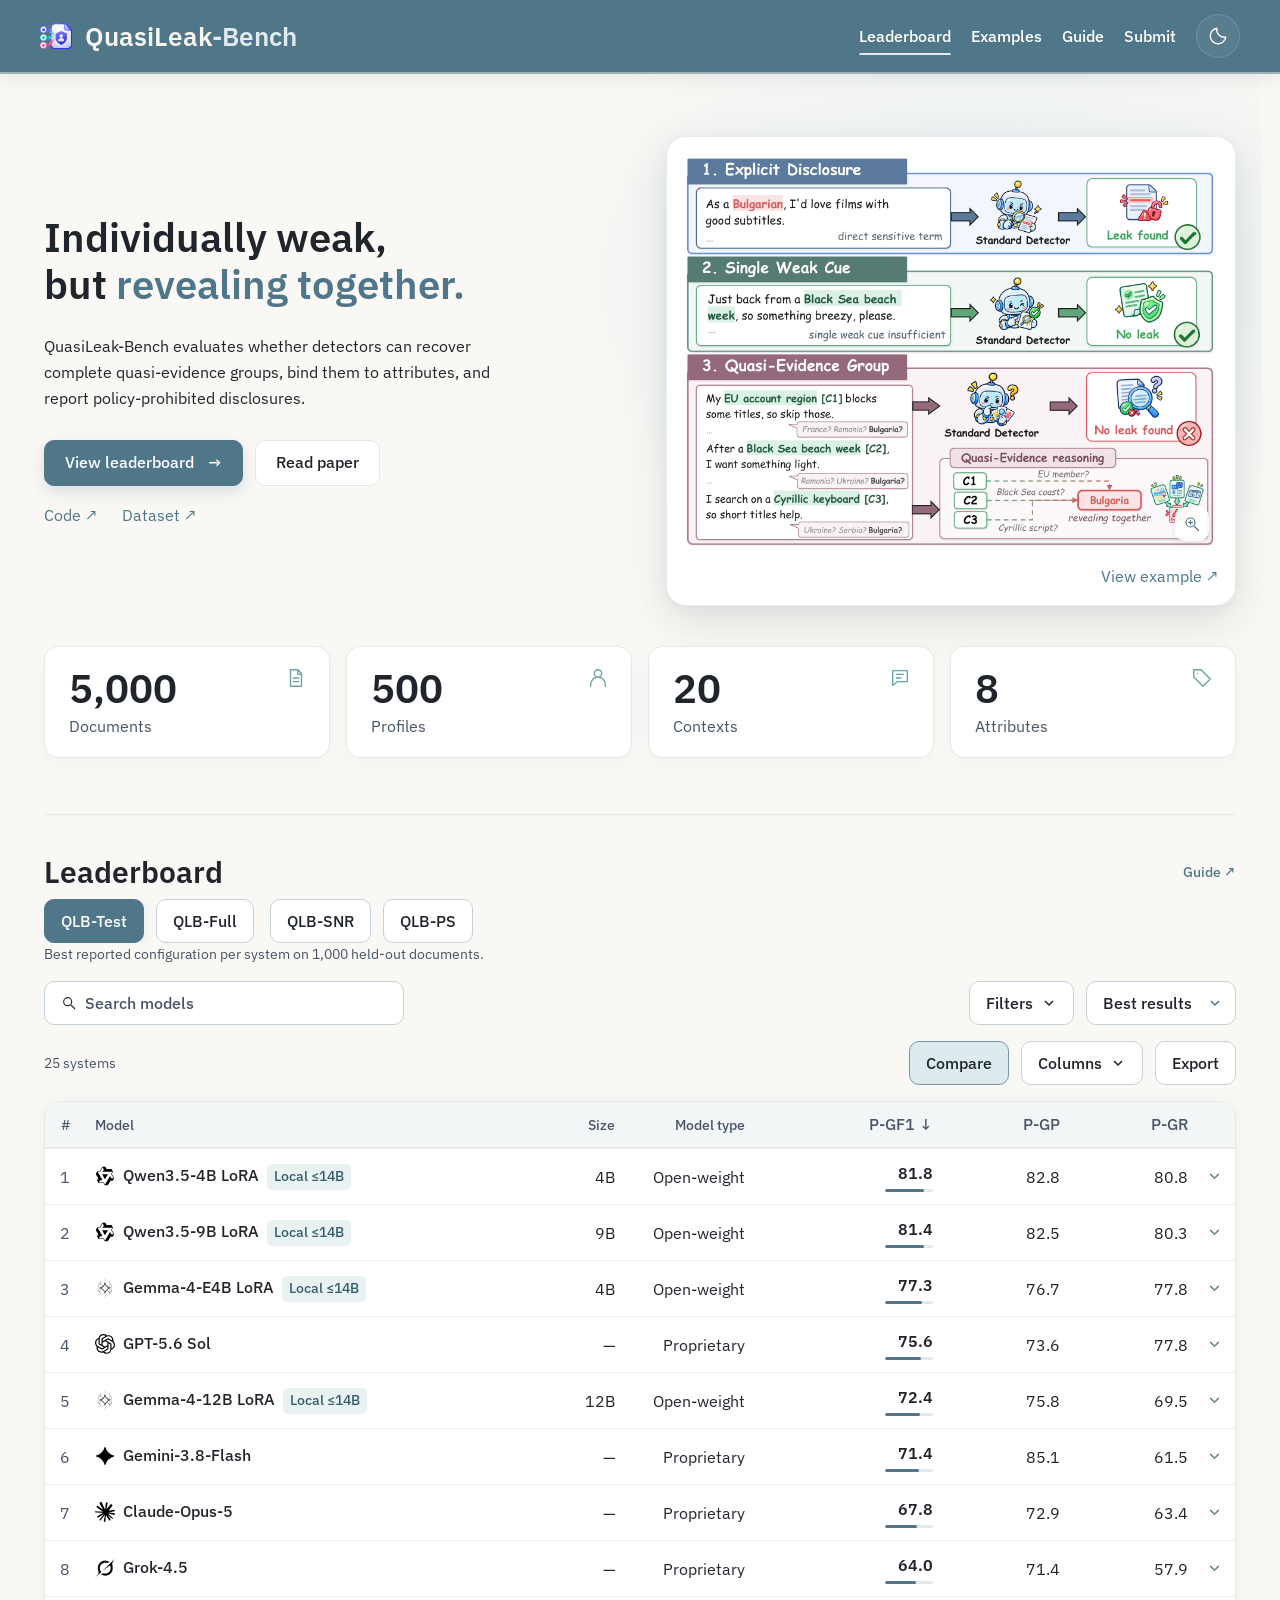
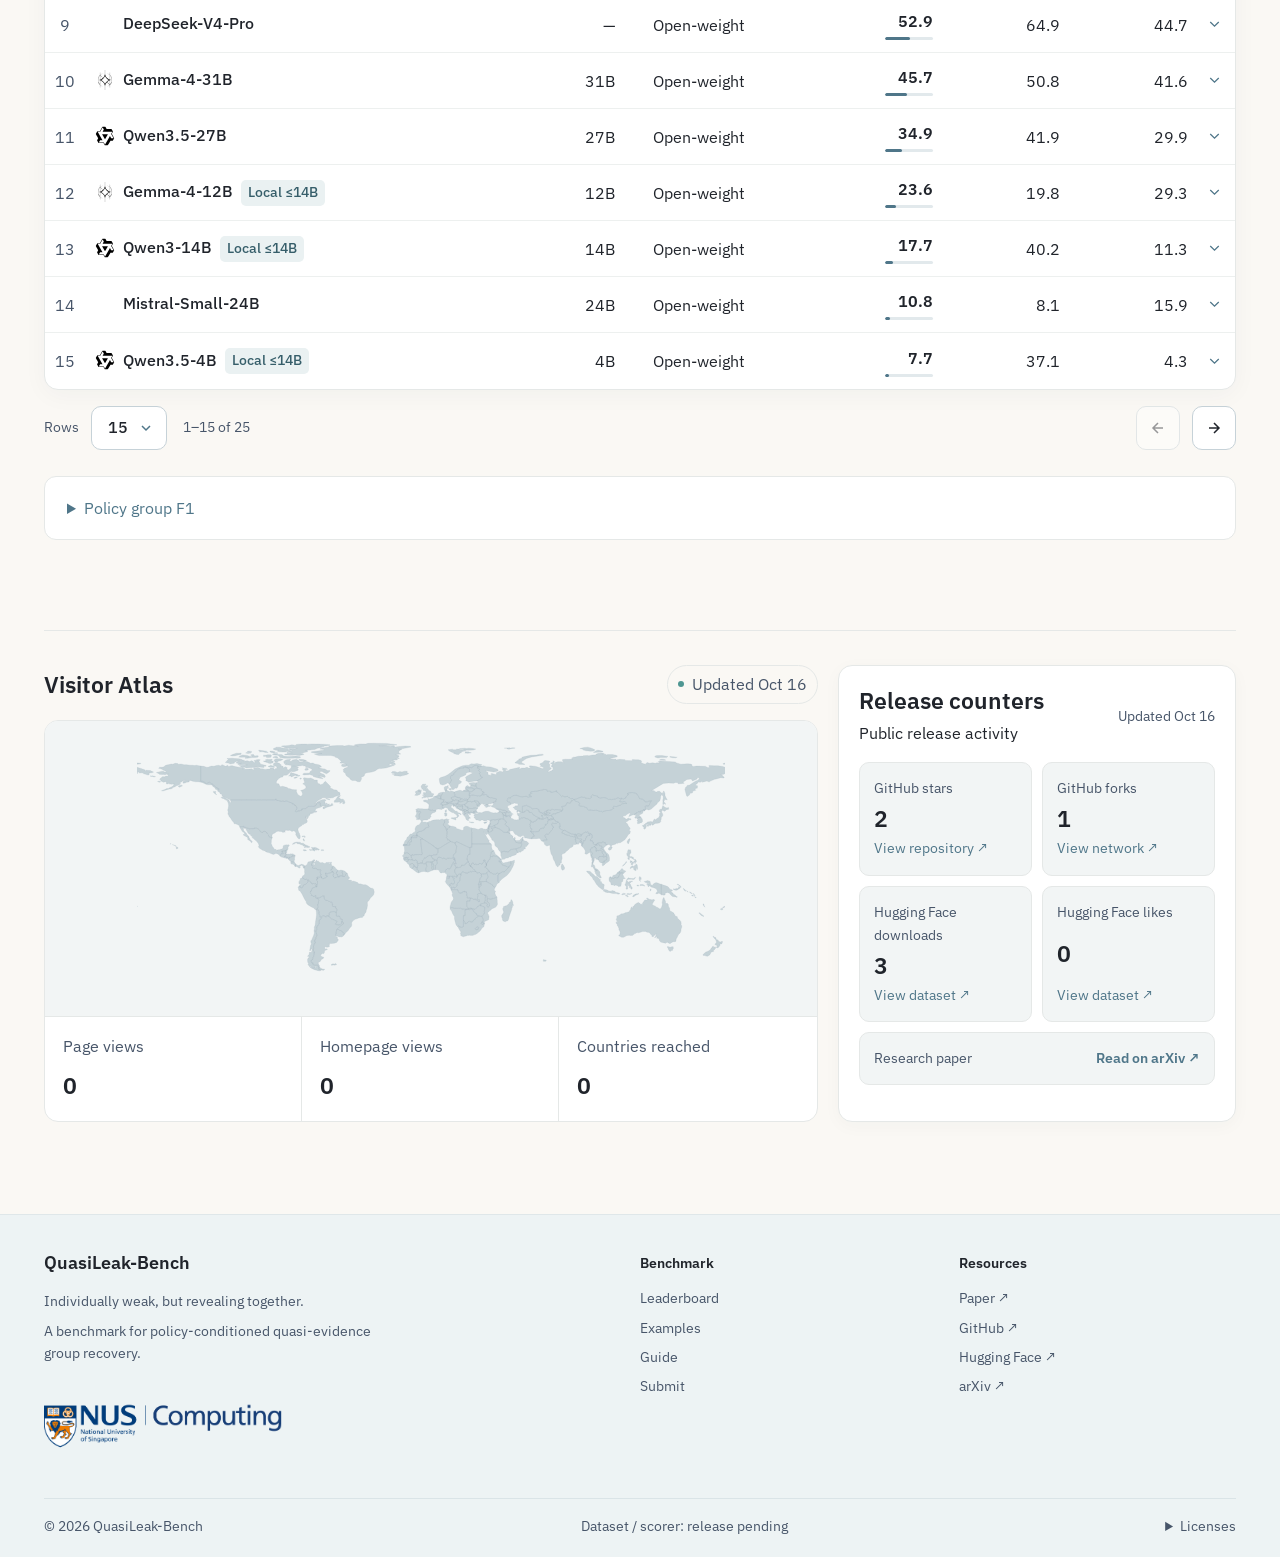
==== commit 57f58305: "Activate Cloudflare Visitor Atlas and show Hugging Face likes" ====
--- a/website/index.html
+++ b/website/index.html
@@ -34,11 +34,11 @@
 </div></div>
   <details class="score-reference"><summary>Policy group F1</summary><aside class="ranking-aside"><div class="metric-card"><h2>P-GF1</h2><h3>Policy group F1</h3><p>The harmonic mean of policy group precision and policy group recall, computed from graded credit for recovered HIDE quasi-evidence groups.</p><p>Precision divides total policy credit by the number of predicted groups, with an additional penalty for groups containing KEEP information. Recall divides policy credit by the number of HIDE groups.</p><a class="text-link" href="evaluation.html#aggregate">Score definition</a></div></aside></details></section><section class="public-pulse" aria-label="Public activity">
         <section id="visitor-atlas" class="visitor-atlas" aria-labelledby="visitor-atlas-title">
-          <div class="atlas-heading"><div><h2 id="visitor-atlas-title">Visitor Atlas</h2></div><span class="atlas-status"><i aria-hidden="true"></i><span id="visitor-atlas-status">Awaiting live data</span></span></div>
-          <div class="atlas-layout"><figure class="atlas-map"><img src="assets/visitor-atlas.svg" width="900" height="390" loading="lazy" alt="World map with country outlines."></figure><div class="atlas-stats" aria-label="Visitor statistics"><div><span>Page visits</span><strong data-visitor-stat="pageViews">&mdash;</strong></div><div><span>Homepage visits</span><strong data-visitor-stat="visitors">&mdash;</strong></div><div><span>Countries reached</span><strong data-visitor-stat="countries">&mdash;</strong></div></div></div>
+          <div class="atlas-heading"><div><h2 id="visitor-atlas-title">Visitor Atlas</h2></div><span class="atlas-status"><i aria-hidden="true"></i><span id="visitor-atlas-status">Connecting</span></span></div>
+          <div class="atlas-layout"><figure class="atlas-map"><img src="assets/visitor-atlas.svg" width="900" height="390" loading="lazy" alt="World map with country outlines."></figure><div class="atlas-stats" aria-label="Visitor statistics"><div><span>Page views</span><strong data-visitor-stat="pageViews">&mdash;</strong></div><div><span>Homepage views</span><strong data-visitor-stat="visitors">&mdash;</strong></div><div><span>Countries reached</span><strong data-visitor-stat="countries">&mdash;</strong></div></div></div>
         </section><aside class="release-counters" aria-labelledby="release-counters-title">
           <div class="release-heading"><div><h2 id="release-counters-title">Release counters</h2><p>Public release activity</p></div><span id="release-counters-status" class="release-status">Refreshing</span></div>
-          <div class="release-counter-grid" aria-label="Release statistics"><a class="release-counter" data-release-link="github" href="https://github.com/Yufannnn/QuasiLeak-Bench" target="_blank" rel="noopener"><span>GitHub stars</span><strong data-release-stat="stars">&mdash;</strong><small>View repository &nearr;</small></a><a class="release-counter" data-release-link="github" href="https://github.com/Yufannnn/QuasiLeak-Bench/network/members" target="_blank" rel="noopener"><span>GitHub forks</span><strong data-release-stat="forks">&mdash;</strong><small>View network &nearr;</small></a><a class="release-counter release-counter-wide" data-release-link="huggingFace" href="https://huggingface.co/datasets/HenryZYF/QuasiLeak-Bench" target="_blank" rel="noopener"><span>Hugging Face downloads</span><strong data-release-stat="downloads">&mdash;</strong><small>View dataset &nearr;</small></a></div>
+          <div class="release-counter-grid" aria-label="Release statistics"><a class="release-counter" data-release-link="github" href="https://github.com/Yufannnn/QuasiLeak-Bench" target="_blank" rel="noopener"><span>GitHub stars</span><strong data-release-stat="stars">&mdash;</strong><small>View repository &nearr;</small></a><a class="release-counter" data-release-link="github" href="https://github.com/Yufannnn/QuasiLeak-Bench/network/members" target="_blank" rel="noopener"><span>GitHub forks</span><strong data-release-stat="forks">&mdash;</strong><small>View network &nearr;</small></a><a class="release-counter" data-release-link="huggingFace" href="https://huggingface.co/datasets/HenryZYF/QuasiLeak-Bench" target="_blank" rel="noopener"><span>Hugging Face downloads</span><strong data-release-stat="downloads">&mdash;</strong><small>View dataset &nearr;</small></a><a class="release-counter" data-release-link="huggingFace" href="https://huggingface.co/datasets/HenryZYF/QuasiLeak-Bench" target="_blank" rel="noopener"><span>Hugging Face likes</span><strong data-release-stat="likes">&mdash;</strong><small>View dataset &nearr;</small></a></div>
           <a class="release-paper" data-release-link="arxiv" href="https://arxiv.org/abs/2610.21333" target="_blank" rel="noopener"><span>Research paper</span><strong>Read on arXiv <span aria-hidden="true">&nearr;</span></strong></a>
         </aside>
       </section></main><footer id="footer" class="site-footer"><div class="footer-inner"><div class="footer-main"><div class="footer-project"><a class="footer-brand" href="index.html">QuasiLeak-Bench</a><p class="footer-tagline">Individually weak, but revealing together.</p><p>A benchmark for policy-conditioned quasi-evidence group recovery.</p><a class="footer-affiliation" href="https://www.comp.nus.edu.sg/" target="_blank" rel="noopener" aria-label="NUS School of Computing"><img class="footer-school-logo" src="assets/nus-logo.png" width="621" height="122" loading="lazy" alt="NUS Computing"><img class="footer-school-logo footer-school-logo-dark" src="assets/nus-logo-dark.svg" width="268" height="48" loading="lazy" alt=""></a></div><nav class="footer-column" aria-label="Benchmark links"><h2>Benchmark</h2><a href="index.html">Leaderboard</a><a href="explore.html">Examples</a><a href="evaluation.html">Guide</a><a href="submit.html">Submit</a></nav><nav class="footer-column" aria-label="Research resources"><h2>Resources</h2><a href="assets/paper.pdf" target="_blank" rel="noopener">Paper &nearr;</a><a href="https://github.com/Yufannnn/QuasiLeak-Bench" target="_blank" rel="noopener">GitHub &nearr;</a><a href="https://huggingface.co/datasets/HenryZYF/QuasiLeak-Bench" target="_blank" rel="noopener">Hugging Face &nearr;</a><a href="https://arxiv.org/abs/2610.21333" target="_blank" rel="noopener">arXiv &nearr;</a></nav></div><div class="footer-bottom"><span>&copy; 2026 QuasiLeak-Bench</span><a href="evaluation.html#sets">Dataset / scorer: release pending</a><details class="footer-license"><summary>Licenses</summary><a href="assets/code-license.txt" target="_blank" rel="noopener">Code: MIT</a><a href="assets/data-license.txt" target="_blank" rel="noopener">Dataset: CC BY-NC-SA 4.0</a></details></div></div></footer><dialog id="details-dialog"><div class="dialog-top"><button class="close-dialog" aria-label="Close details">&times;</button></div><div id="details-content"></div></dialog><dialog id="figure-dialog" class="figure-modal" aria-labelledby="figure-dialog-title"><div class="figure-modal-header"><h2 id="figure-dialog-title">Task illustration</h2><div class="figure-modal-tools"><button type="button" id="figure-zoom" class="text-button" aria-pressed="false">Actual size</button><a class="text-link" href="assets/quasileak-paper-motivation.webp" target="_blank" rel="noopener">Open image</a><button class="close-dialog" aria-label="Close illustration">&times;</button></div></div><div class="figure-viewer"><img src="assets/quasileak-paper-motivation.webp" width="1800" height="1334" alt="Enlarged task illustration showing explicit disclosure, an individually weak cue, and a jointly revealing quasi-evidence group."></div></dialog></body></html>
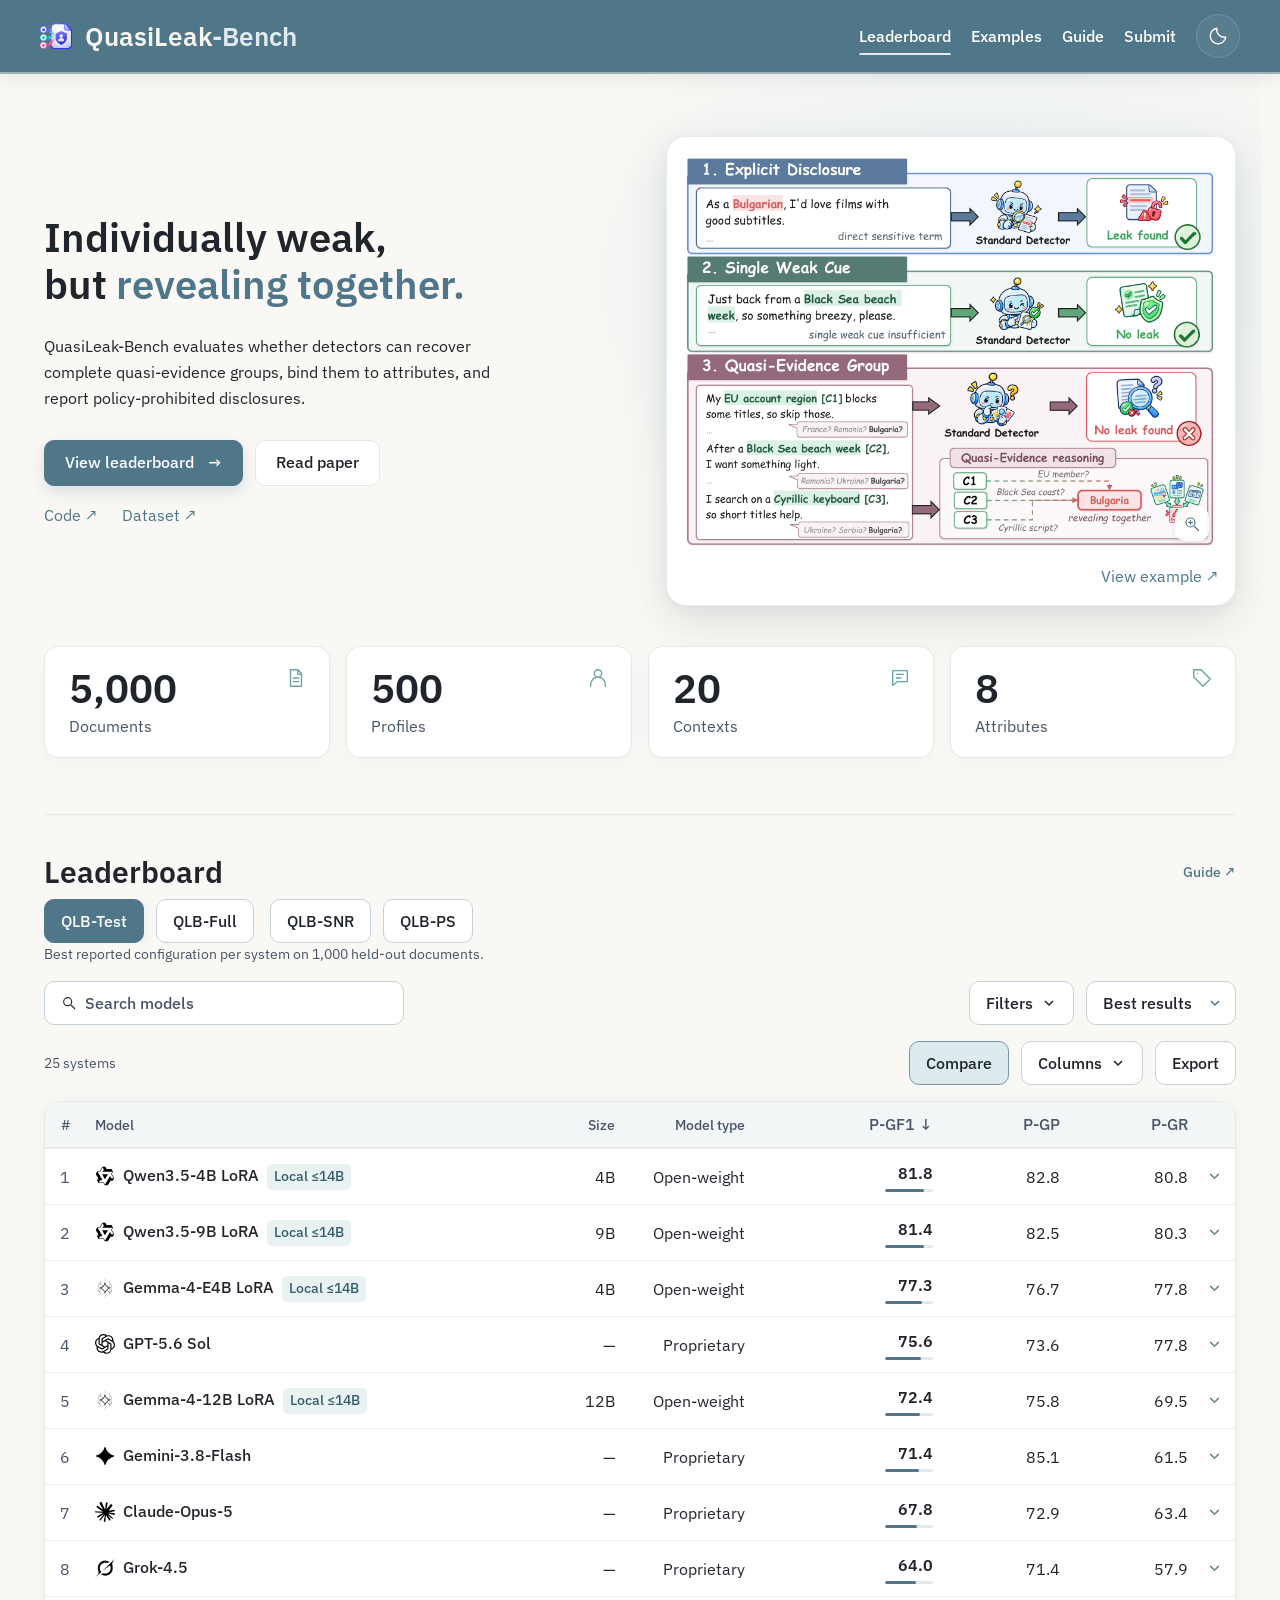
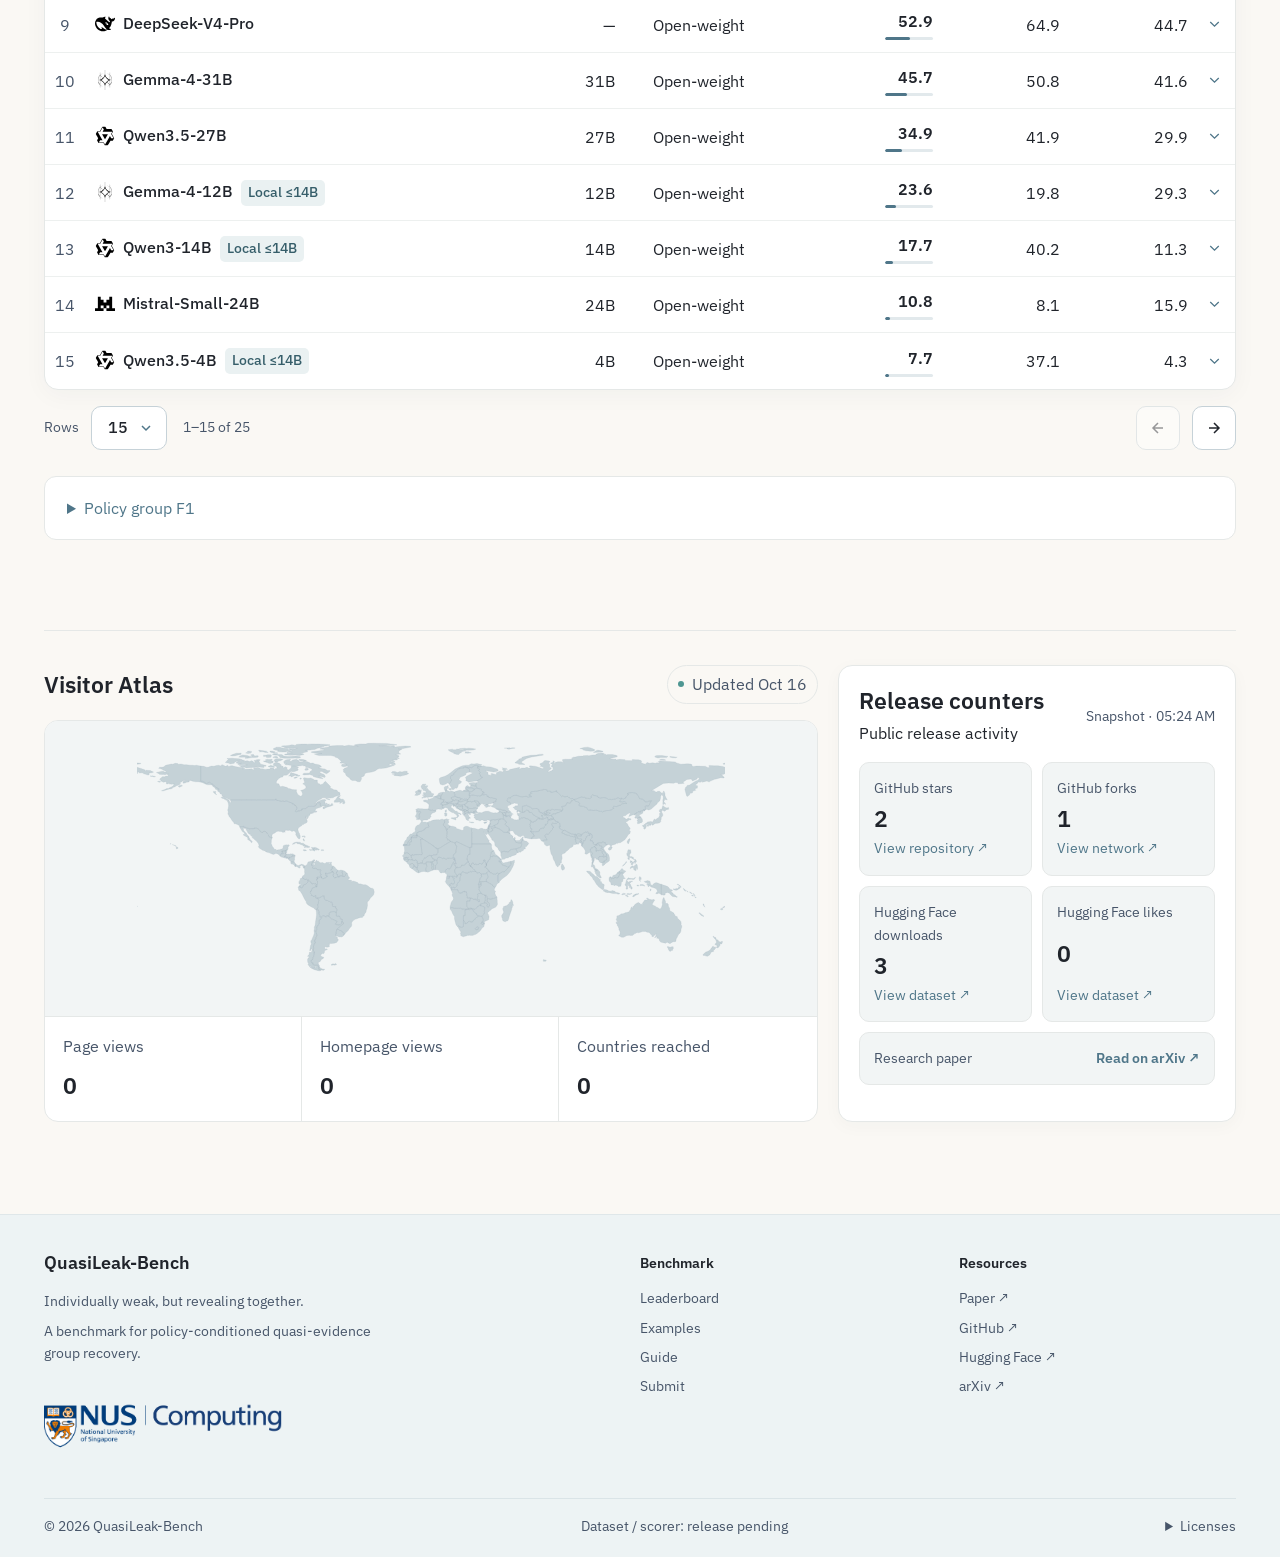
==== commit 593d261d: "Polish terminal CLI and refresh website counters live" ====
--- a/website/index.html
+++ b/website/index.html
@@ -12,12 +12,12 @@
   <script src="assets/scores.js" defer></script>
   <script src="assets/research-data.js" defer></script>
   <script src="assets/research.js" defer></script>
-  <script src="assets/visitor-atlas.js" defer></script>
-  <script src="assets/release-counters.js" defer></script>
+  <script src="assets/visitor-atlas.js?v=20261016-live2" defer></script>
+  <script src="assets/release-counters.js?v=20261016-live2" defer></script>
   <link rel="stylesheet" href="assets/research.css">
 <script src="assets/leaderboard.js" defer></script><link rel="preload" href="assets/fonts/ibm-plex-sans.woff2" as="font" type="font/woff2" crossorigin>
 <link rel="stylesheet" href="assets/design-system.css">
-<script src="assets/analytics.js" defer></script></head>
+<script src="assets/analytics.js?v=20261016-live2" defer></script></head>
 <body class="qlb-research"><a class="skip-link" href="#content">Skip to content</a><header class="site-header"><div class="research-header"><a class="wordmark" href="index.html" aria-label="QuasiLeak-Bench"><img class="brand-kit-icon" src="assets/quasileak-logo.png" width="850" height="685" alt=""><span>QuasiLeak<span class="wordmark-suffix">-Bench</span></span></a><nav id="site-navigation" class="primary-nav" aria-label="Main navigation"><a href="index.html" class="active" aria-current="page">Leaderboard</a><a href="explore.html">Examples</a><a href="evaluation.html">Guide</a><a href="submit.html">Submit</a></nav><button type="button" class="theme-toggle" data-theme-toggle aria-label="Switch color theme"></button><button type="button" class="nav-toggle" data-nav-toggle aria-label="Open navigation" aria-controls="site-navigation" aria-expanded="false"><svg viewBox="0 0 24 24" fill="none" stroke="currentColor" stroke-width="1.6" aria-hidden="true"><path d="M4 6h16M4 12h16M4 18h16"></path></svg></button></div></header><main id="content" tabindex="-1"><section id="overview" class="overview-section" aria-labelledby="overview-title">
     <div class="overview-hero">
       <div class="abstract-copy"><h1 id="overview-title">Individually weak,<br>but <em>revealing together.</em></h1><p>QuasiLeak-Bench evaluates whether detectors can recover complete quasi-evidence groups, bind them to attributes, and report policy-prohibited disclosures.</p><div class="hero-actions"><a class="button primary" href="#leaderboard">View leaderboard <span aria-hidden="true">&rarr;</span></a><a class="button secondary" href="assets/paper.pdf" target="_blank" rel="noopener">Read paper</a></div><div class="hero-resources"><a href="https://github.com/Yufannnn/QuasiLeak-Bench" target="_blank" rel="noopener">Code <span aria-hidden="true">&nearr;</span></a><a href="https://huggingface.co/datasets/HenryZYF/QuasiLeak-Bench" target="_blank" rel="noopener">Dataset <span aria-hidden="true">&nearr;</span></a></div></div>
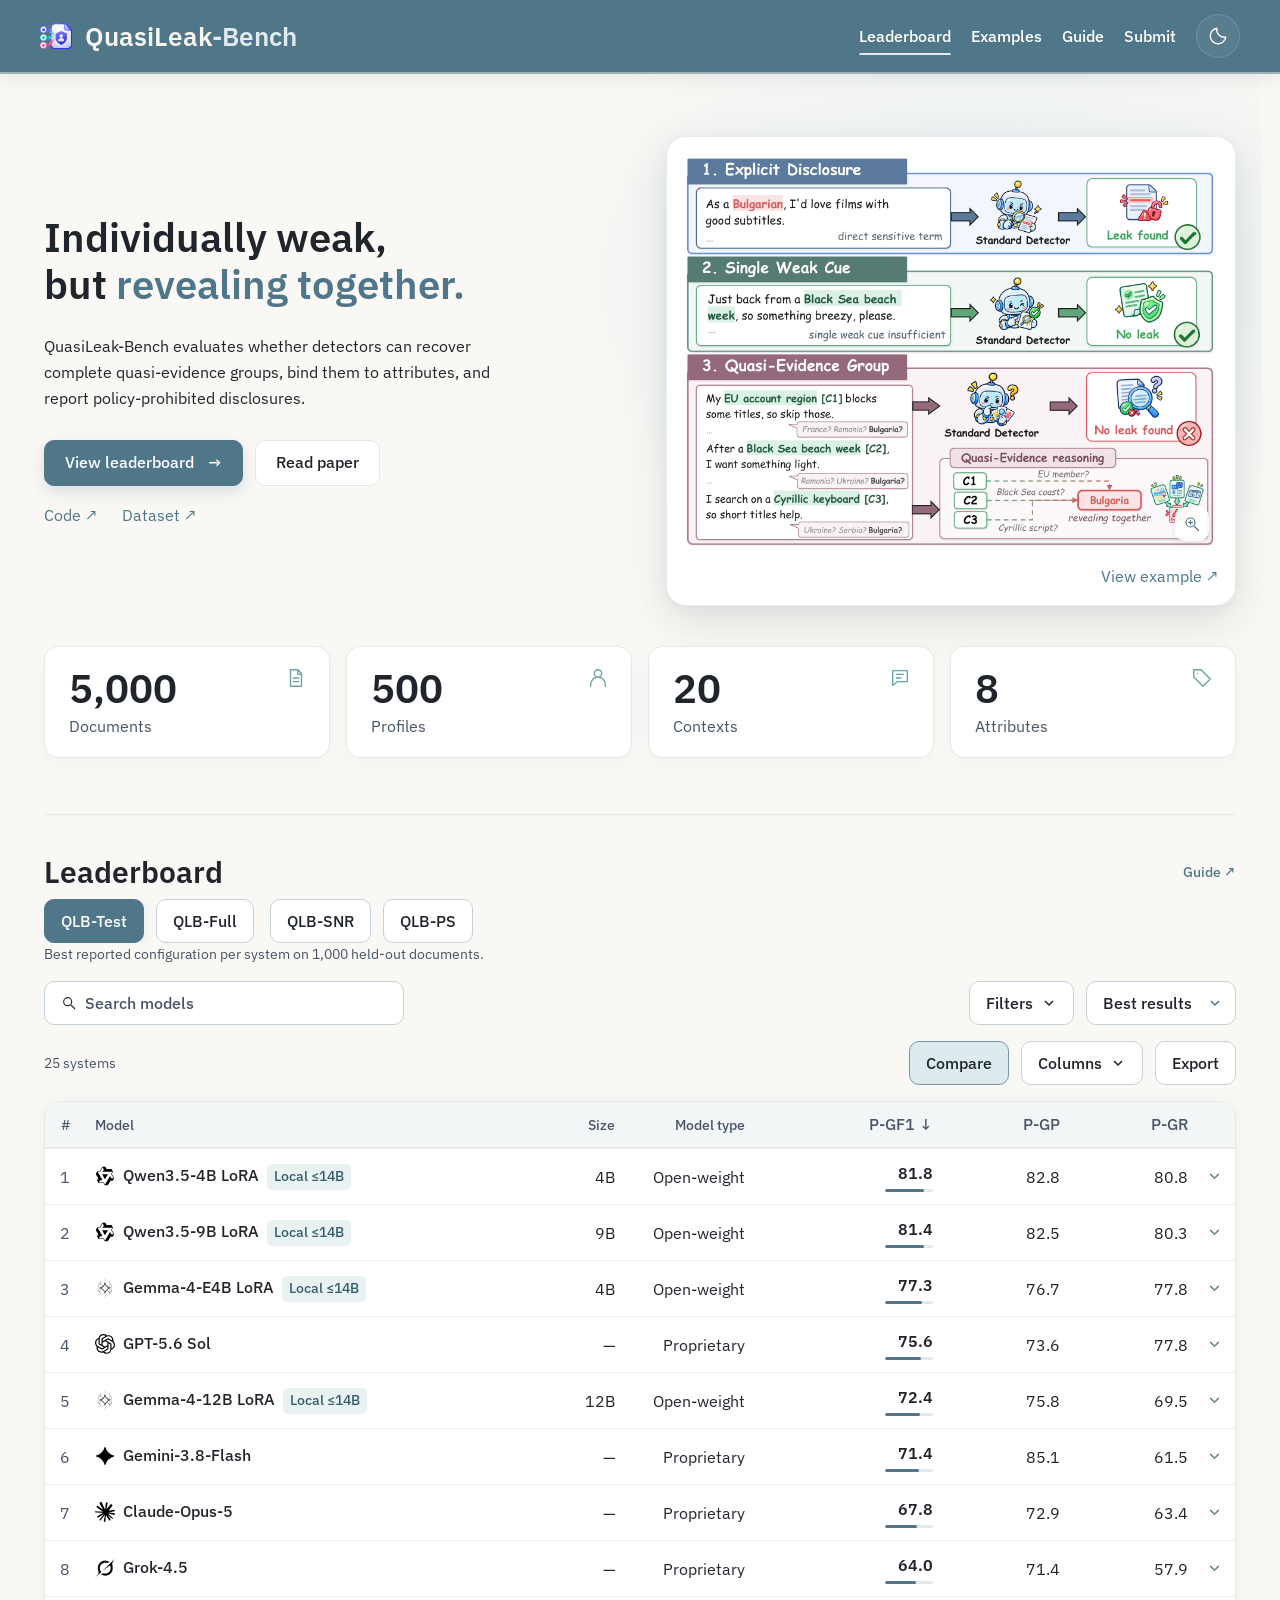
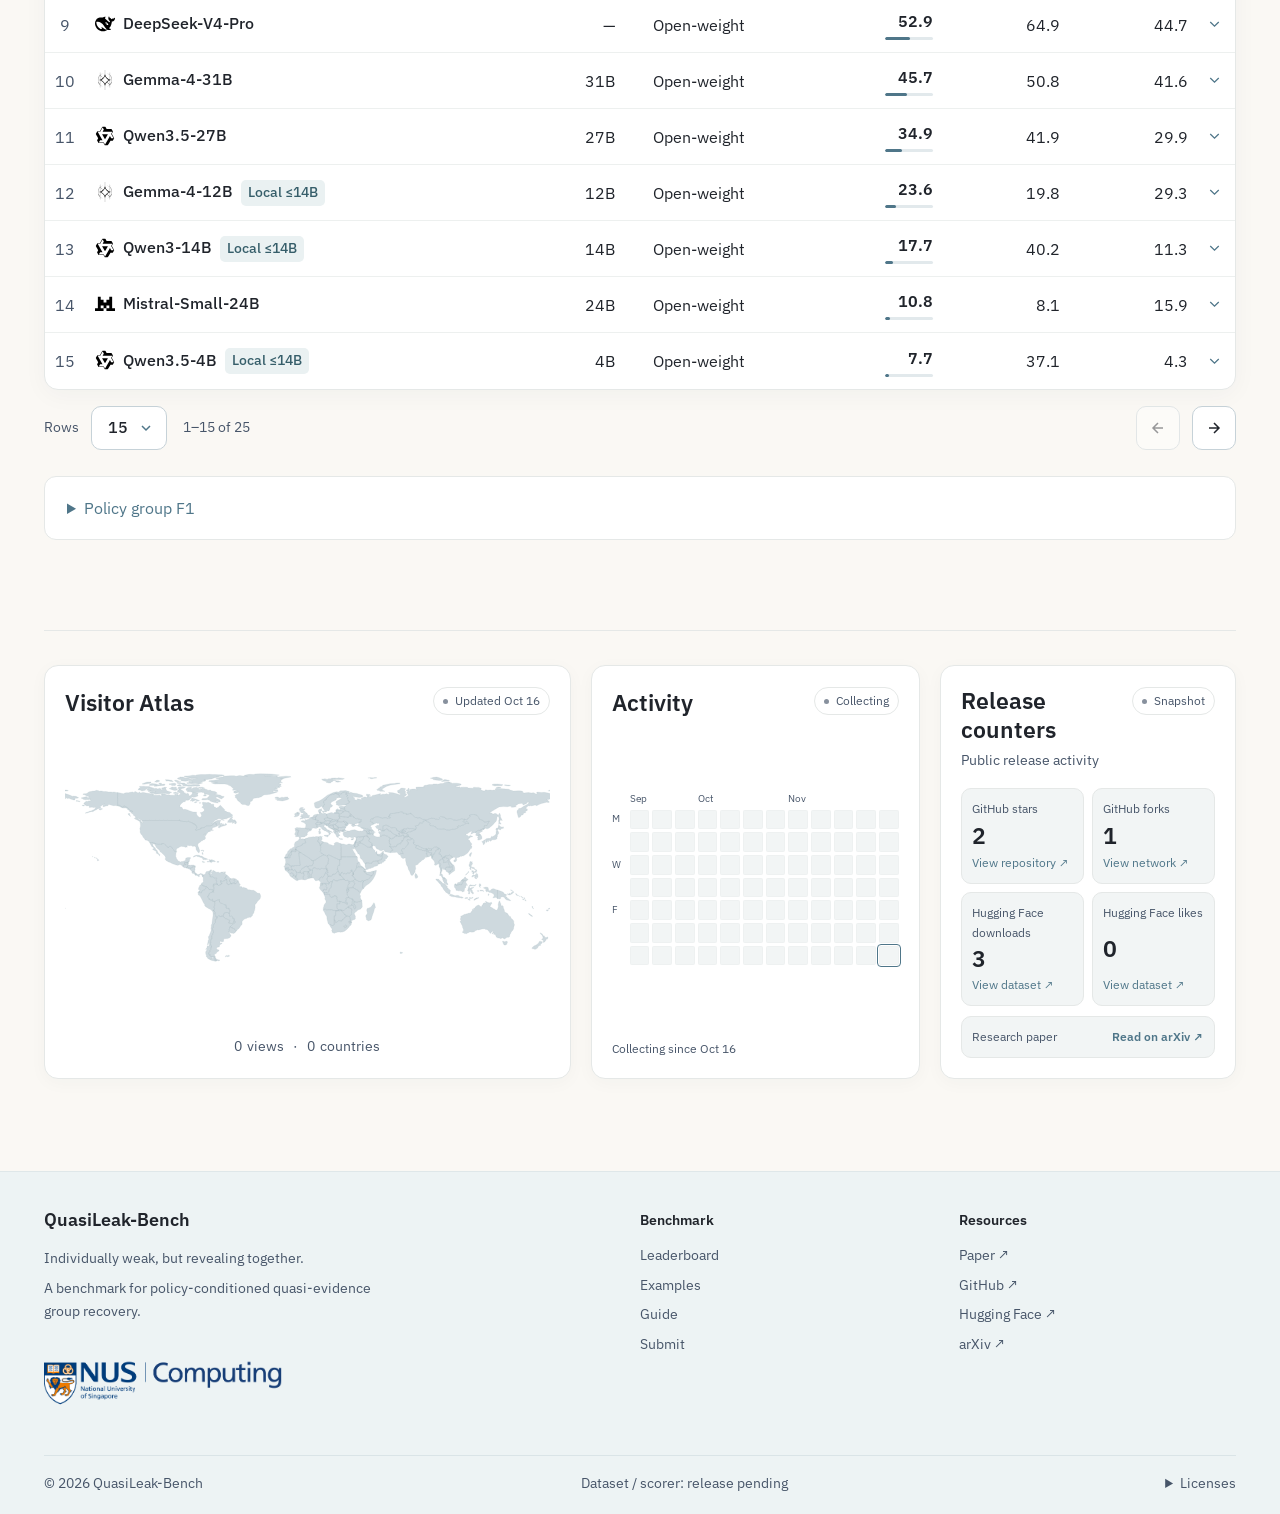
==== commit c7bf227c: "Add responsive Activity calendar and visible country markers" ====
--- a/website/index.html
+++ b/website/index.html
@@ -12,11 +12,13 @@
   <script src="assets/scores.js" defer></script>
   <script src="assets/research-data.js" defer></script>
   <script src="assets/research.js" defer></script>
-  <script src="assets/visitor-atlas.js?v=20261016-live2" defer></script>
-  <script src="assets/release-counters.js?v=20261016-live2" defer></script>
+  <script src="assets/visitor-atlas.js?v=20261016-activity" defer></script>
+  <script src="assets/release-counters.js?v=20261016-activity" defer></script>
+  <script src="assets/activity.js?v=20261016-activity" defer></script>
   <link rel="stylesheet" href="assets/research.css">
 <script src="assets/leaderboard.js" defer></script><link rel="preload" href="assets/fonts/ibm-plex-sans.woff2" as="font" type="font/woff2" crossorigin>
 <link rel="stylesheet" href="assets/design-system.css">
+<link rel="stylesheet" href="assets/activity.css?v=20261016-activity">
 <script src="assets/analytics.js?v=20261016-live2" defer></script></head>
 <body class="qlb-research"><a class="skip-link" href="#content">Skip to content</a><header class="site-header"><div class="research-header"><a class="wordmark" href="index.html" aria-label="QuasiLeak-Bench"><img class="brand-kit-icon" src="assets/quasileak-logo.png" width="850" height="685" alt=""><span>QuasiLeak<span class="wordmark-suffix">-Bench</span></span></a><nav id="site-navigation" class="primary-nav" aria-label="Main navigation"><a href="index.html" class="active" aria-current="page">Leaderboard</a><a href="explore.html">Examples</a><a href="evaluation.html">Guide</a><a href="submit.html">Submit</a></nav><button type="button" class="theme-toggle" data-theme-toggle aria-label="Switch color theme"></button><button type="button" class="nav-toggle" data-nav-toggle aria-label="Open navigation" aria-controls="site-navigation" aria-expanded="false"><svg viewBox="0 0 24 24" fill="none" stroke="currentColor" stroke-width="1.6" aria-hidden="true"><path d="M4 6h16M4 12h16M4 18h16"></path></svg></button></div></header><main id="content" tabindex="-1"><section id="overview" class="overview-section" aria-labelledby="overview-title">
     <div class="overview-hero">
@@ -34,10 +36,14 @@
 </div></div>
   <details class="score-reference"><summary>Policy group F1</summary><aside class="ranking-aside"><div class="metric-card"><h2>P-GF1</h2><h3>Policy group F1</h3><p>The harmonic mean of policy group precision and policy group recall, computed from graded credit for recovered HIDE quasi-evidence groups.</p><p>Precision divides total policy credit by the number of predicted groups, with an additional penalty for groups containing KEEP information. Recall divides policy credit by the number of HIDE groups.</p><a class="text-link" href="evaluation.html#aggregate">Score definition</a></div></aside></details></section><section class="public-pulse" aria-label="Public activity">
         <section id="visitor-atlas" class="visitor-atlas" aria-labelledby="visitor-atlas-title">
-          <div class="atlas-heading"><div><h2 id="visitor-atlas-title">Visitor Atlas</h2></div><span class="atlas-status"><i aria-hidden="true"></i><span id="visitor-atlas-status">Connecting</span></span></div>
-          <div class="atlas-layout"><figure class="atlas-map"><img src="assets/visitor-atlas.svg" width="900" height="390" loading="lazy" alt="World map with country outlines."></figure><div class="atlas-stats" aria-label="Visitor statistics"><div><span>Page views</span><strong data-visitor-stat="pageViews">&mdash;</strong></div><div><span>Homepage views</span><strong data-visitor-stat="visitors">&mdash;</strong></div><div><span>Countries reached</span><strong data-visitor-stat="countries">&mdash;</strong></div></div></div>
+          <div class="atlas-heading"><h2 id="visitor-atlas-title">Visitor Atlas</h2><span id="visitor-atlas-status" class="pulse-status">Connecting</span></div>
+          <div class="atlas-layout"><figure class="atlas-map"><img src="assets/visitor-atlas.svg" width="900" height="390" loading="lazy" alt="World map with country outlines."></figure><p class="atlas-summary" aria-label="Visitor statistics"><span data-visitor-stat="pageViews">&mdash;</span> <span data-visitor-label="views">views</span><span class="summary-dot" aria-hidden="true">&middot;</span><span data-visitor-stat="countries">&mdash;</span> <span data-visitor-label="countries">countries</span></p></div>
+        </section><section id="activity-card" class="activity-card" aria-labelledby="activity-title">
+          <div class="activity-heading"><h2 id="activity-title">Activity</h2><span id="activity-status" class="pulse-status">Collecting</span></div>
+          <div class="activity-calendar"><div class="activity-months" aria-hidden="true"></div><div class="activity-weekdays" aria-hidden="true"><span>M</span><span></span><span>W</span><span></span><span>F</span><span></span><span></span></div><div id="activity-grid" class="activity-grid" role="group" aria-label="Daily page views over the last 12 weeks"></div><span id="activity-tooltip" class="activity-tooltip" role="tooltip" hidden></span></div>
+          <p id="activity-summary" class="activity-summary">Collecting since Oct 16</p>
         </section><aside class="release-counters" aria-labelledby="release-counters-title">
-          <div class="release-heading"><div><h2 id="release-counters-title">Release counters</h2><p>Public release activity</p></div><span id="release-counters-status" class="release-status">Refreshing</span></div>
+          <div class="release-heading"><div><h2 id="release-counters-title">Release counters</h2><p>Public release activity</p></div><span id="release-counters-status" class="pulse-status">Connecting</span></div>
           <div class="release-counter-grid" aria-label="Release statistics"><a class="release-counter" data-release-link="github" href="https://github.com/Yufannnn/QuasiLeak-Bench" target="_blank" rel="noopener"><span>GitHub stars</span><strong data-release-stat="stars">&mdash;</strong><small>View repository &nearr;</small></a><a class="release-counter" data-release-link="github" href="https://github.com/Yufannnn/QuasiLeak-Bench/network/members" target="_blank" rel="noopener"><span>GitHub forks</span><strong data-release-stat="forks">&mdash;</strong><small>View network &nearr;</small></a><a class="release-counter" data-release-link="huggingFace" href="https://huggingface.co/datasets/HenryZYF/QuasiLeak-Bench" target="_blank" rel="noopener"><span>Hugging Face downloads</span><strong data-release-stat="downloads">&mdash;</strong><small>View dataset &nearr;</small></a><a class="release-counter" data-release-link="huggingFace" href="https://huggingface.co/datasets/HenryZYF/QuasiLeak-Bench" target="_blank" rel="noopener"><span>Hugging Face likes</span><strong data-release-stat="likes">&mdash;</strong><small>View dataset &nearr;</small></a></div>
           <a class="release-paper" data-release-link="arxiv" href="https://arxiv.org/abs/2610.21333" target="_blank" rel="noopener"><span>Research paper</span><strong>Read on arXiv <span aria-hidden="true">&nearr;</span></strong></a>
         </aside>
--- a/website/assets/activity.css
+++ b/website/assets/activity.css
@@ -0,0 +1,42 @@
+/* Public activity row only; the leaderboard and other sections are unchanged. */
+html .qlb-research .public-pulse{display:grid;grid-template-columns:minmax(0,1.6fr) minmax(0,1fr) minmax(0,.9fr);gap:20px;align-items:stretch}
+html .qlb-research .public-pulse>:is(#visitor-atlas,.activity-card,.release-counters){display:flex;flex-direction:column;min-width:0;min-height:330px;margin:0;padding:20px;border:1px solid var(--lb-line);border-radius:14px;background:var(--lb-surface);box-shadow:0 4px 18px rgb(32 54 65 / 3%)}
+.public-pulse :is(.atlas-heading,.activity-heading,.release-heading){display:flex;align-items:center;justify-content:space-between;gap:10px;min-height:32px;margin:0 0 16px}
+.public-pulse :is(.atlas-heading,.activity-heading,.release-heading) h2{margin:0}
+.public-pulse .pulse-status{display:inline-flex;align-items:center;gap:7px;flex:0 0 auto;padding:4px 9px;border:1px solid var(--lb-line);border-radius:99px;background:transparent;color:var(--lb-muted);font-size:12px;line-height:1.5;white-space:nowrap}
+.public-pulse .pulse-status:before{content:"";width:5px;height:5px;border-radius:50%;background:var(--lb-muted);opacity:.65}
+.public-pulse .pulse-status[data-live=true]:before{background:#4F7689;opacity:1}
+.public-pulse .pulse-status{align-self:flex-start;margin-top:1px}
+html .qlb-research .public-pulse #visitor-atlas .atlas-layout{display:flex;flex:1;flex-direction:column;min-height:0;border:0;border-radius:0;background:transparent;overflow:visible}
+html .qlb-research .public-pulse #visitor-atlas .atlas-map{display:flex;flex:1;align-items:center;min-width:0;padding:0;background:transparent}
+html .qlb-research .public-pulse #visitor-atlas .atlas-map :is(img,svg){display:block;width:100%;height:auto;max-height:245px;object-fit:contain}
+.public-pulse .atlas-summary{display:flex;align-items:center;justify-content:center;gap:5px;margin:16px 0 0;color:var(--lb-muted);font-size:14px;font-variant-numeric:tabular-nums;white-space:nowrap}
+.public-pulse .atlas-summary .summary-dot{margin:0 4px}
+.public-pulse .atlas-marker{fill:#4F7689;stroke:var(--lb-surface);stroke-width:1.5;vector-effect:non-scaling-stroke}
+.public-pulse .atlas-marker-halo{fill:#4F7689;fill-opacity:.22}
+.public-pulse .activity-card{--activity-0:var(--lb-soft);--activity-1:#DCE6EB;--activity-2:#A9C1CD;--activity-3:#7A9DAF;--activity-4:#4F7689}
+html[data-research-theme=dark] .public-pulse .activity-card{--activity-0:var(--lb-soft);--activity-1:color-mix(in srgb,var(--lb-soft) 80%,#4F7689);--activity-2:color-mix(in srgb,var(--lb-soft) 48%,#7A9DAF);--activity-3:color-mix(in srgb,var(--lb-soft) 15%,#7A9DAF);--activity-4:#A9C1CD}
+.activity-calendar{position:relative;display:grid;grid-template-columns:12px minmax(0,1fr);grid-template-rows:16px auto;gap:6px;margin:auto 0;min-width:0}
+.activity-months{display:grid;grid-column:2;grid-row:1;grid-template-columns:repeat(12,minmax(0,1fr));gap:3px;align-items:end;color:var(--lb-muted);font-size:10px;line-height:1;white-space:nowrap}
+.activity-weekdays{display:grid;grid-column:1;grid-row:2;grid-template-rows:repeat(7,minmax(0,1fr));gap:3px;align-items:center;color:var(--lb-muted);font-size:10px;line-height:1}
+.activity-grid{display:grid;grid-column:2;grid-row:2;grid-template-columns:repeat(12,minmax(0,1fr));grid-template-rows:repeat(7,minmax(0,1fr));grid-auto-flow:column;gap:3px;min-width:0}
+html .qlb-research .activity-cell{display:block;min-width:0;min-height:0;width:100%;height:auto;aspect-ratio:1;padding:0;margin:0;border:0;border-radius:2px;background:var(--activity-0);box-shadow:inset 0 0 0 1px color-mix(in srgb,var(--lb-line) 30%,transparent);cursor:default}
+html .qlb-research .activity-cell[data-level="1"]{background:var(--activity-1)}
+html .qlb-research .activity-cell[data-level="2"]{background:var(--activity-2)}
+html .qlb-research .activity-cell[data-level="3"]{background:var(--activity-3)}
+html .qlb-research .activity-cell[data-level="4"]{background:var(--activity-4)}
+html .qlb-research .activity-cell[data-today=true]{outline:1px solid var(--lb-accent);outline-offset:1px}
+html .qlb-research .activity-cell:focus-visible{outline:2px solid var(--lb-ink);outline-offset:1px}
+.activity-tooltip{position:absolute;bottom:calc(100% + 8px);left:0;right:0;z-index:2;width:max-content;max-width:100%;padding:5px 8px;border:1px solid var(--lb-line);border-radius:6px;background:var(--lb-surface);color:var(--lb-ink);font-size:12px;line-height:1.4;box-shadow:0 3px 10px #0001;pointer-events:none}
+.public-pulse .activity-summary{margin:20px 0 0;color:var(--lb-muted);font-size:12px;line-height:1.6;white-space:nowrap;font-variant-numeric:tabular-nums}
+.public-pulse .release-counter-grid{grid-template-columns:repeat(2,minmax(0,1fr));gap:8px;flex:1}
+.public-pulse .release-counter{display:flex;flex-direction:column;justify-content:space-between;min-width:0;min-height:96px;padding:10px;gap:5px;border:1px solid var(--lb-line);border-radius:10px;background:var(--lb-soft);color:var(--lb-ink);text-decoration:none}
+.public-pulse .release-counter strong{font-size:var(--type-section);line-height:1;font-variant-numeric:tabular-nums}
+.public-pulse .release-heading p{margin:5px 0 0;color:var(--lb-muted);font-size:var(--type-small)}
+.public-pulse .release-counter :is(span,small){font-size:12px;overflow-wrap:anywhere}
+.public-pulse .release-counter>span{color:var(--lb-muted)}
+.public-pulse .release-counter small,.public-pulse .release-paper strong{color:var(--lb-accent)}
+.public-pulse .release-paper{display:flex;align-items:center;justify-content:space-between;min-width:0;padding:10px;gap:8px;margin-top:10px;border:1px solid var(--lb-line);border-radius:10px;background:var(--lb-soft);text-decoration:none}
+.public-pulse .release-paper :is(span,strong){font-size:12px}
+@media(max-width:1100px){html .qlb-research .public-pulse{grid-template-columns:repeat(2,minmax(0,1fr))}html .qlb-research .public-pulse #visitor-atlas{grid-column:1/-1;min-height:280px}.activity-calendar{width:100%;max-width:340px;align-self:center}}
+@media(max-width:640px){html .qlb-research .public-pulse{grid-template-columns:minmax(0,1fr);gap:16px;width:calc(100vw - 32px);max-width:none;margin-left:calc((100% - 100vw)/2 + 16px);padding:28px 0 36px}html .qlb-research .public-pulse>:is(#visitor-atlas,.activity-card,.release-counters){grid-column:auto;min-height:280px;padding:20px}.public-pulse .release-heading{flex-direction:row;align-items:center}.public-pulse .activity-summary{text-align:center}.activity-calendar{max-width:340px}}
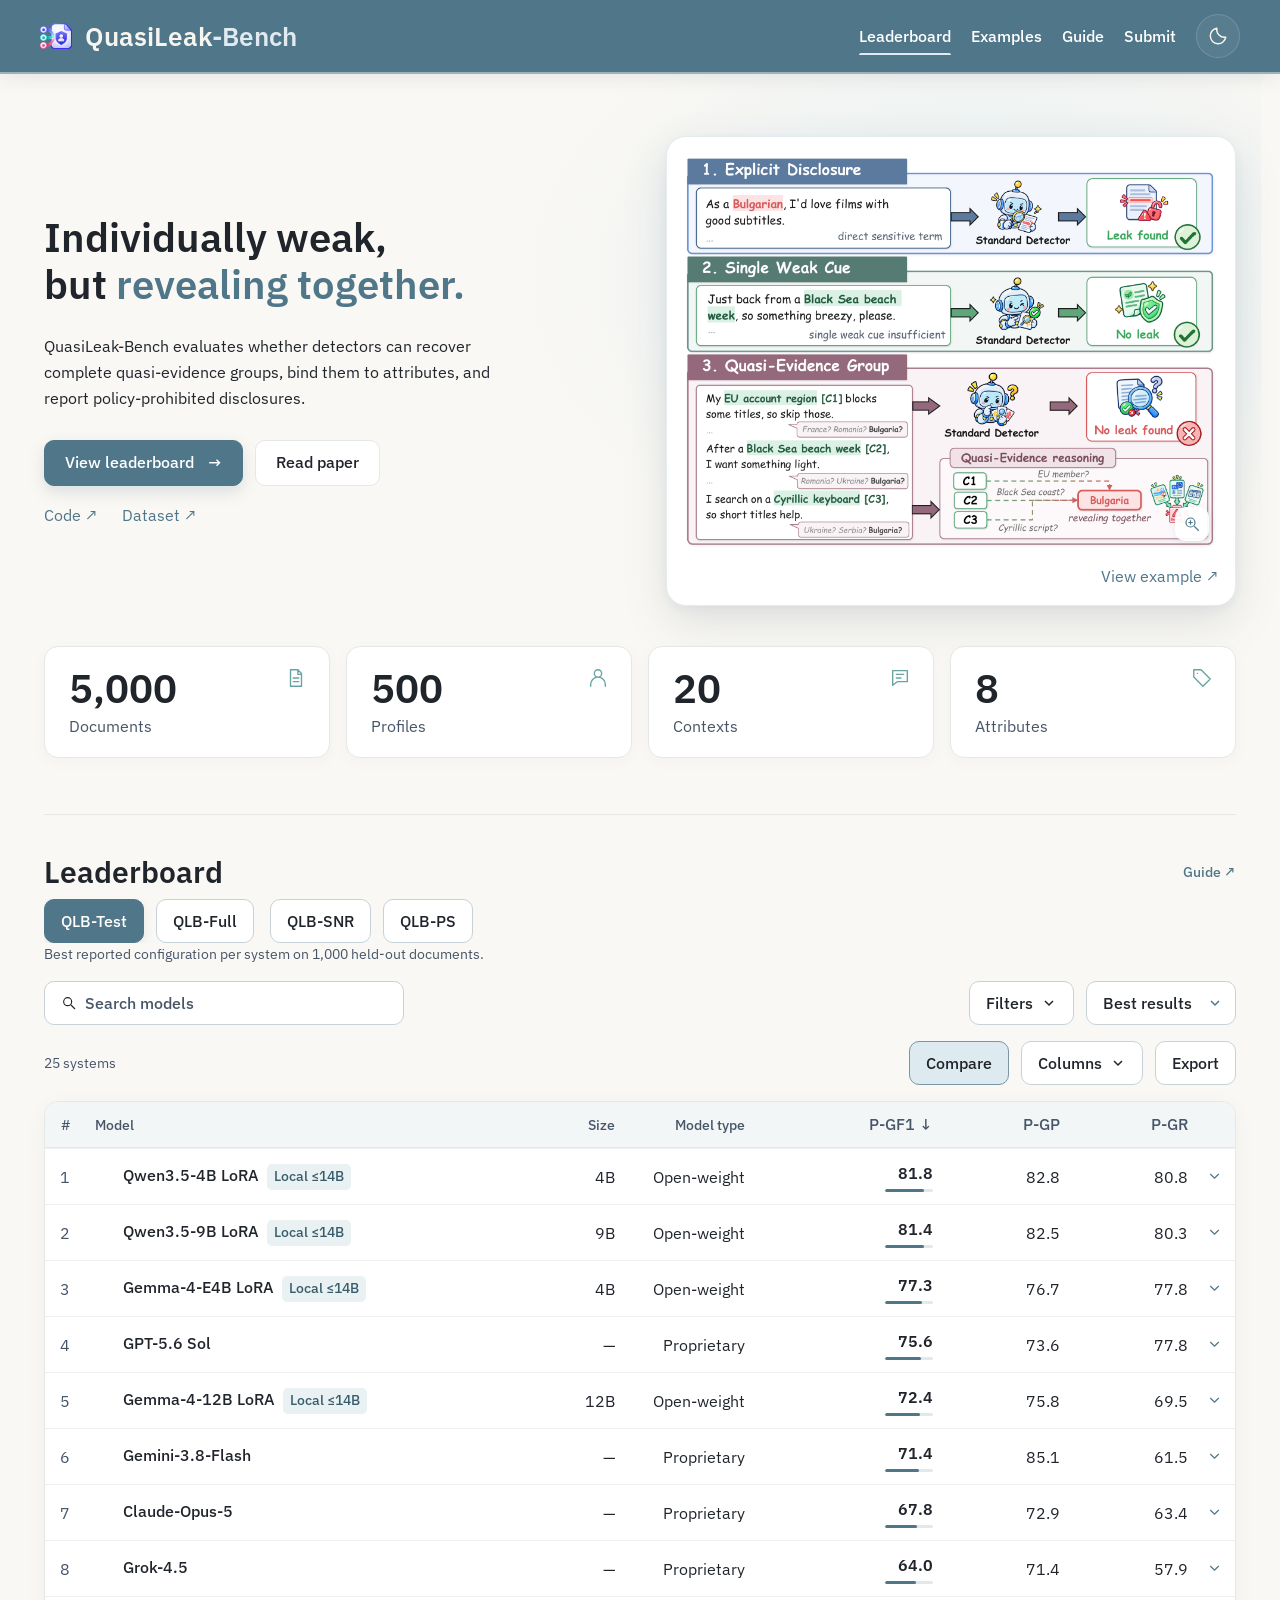
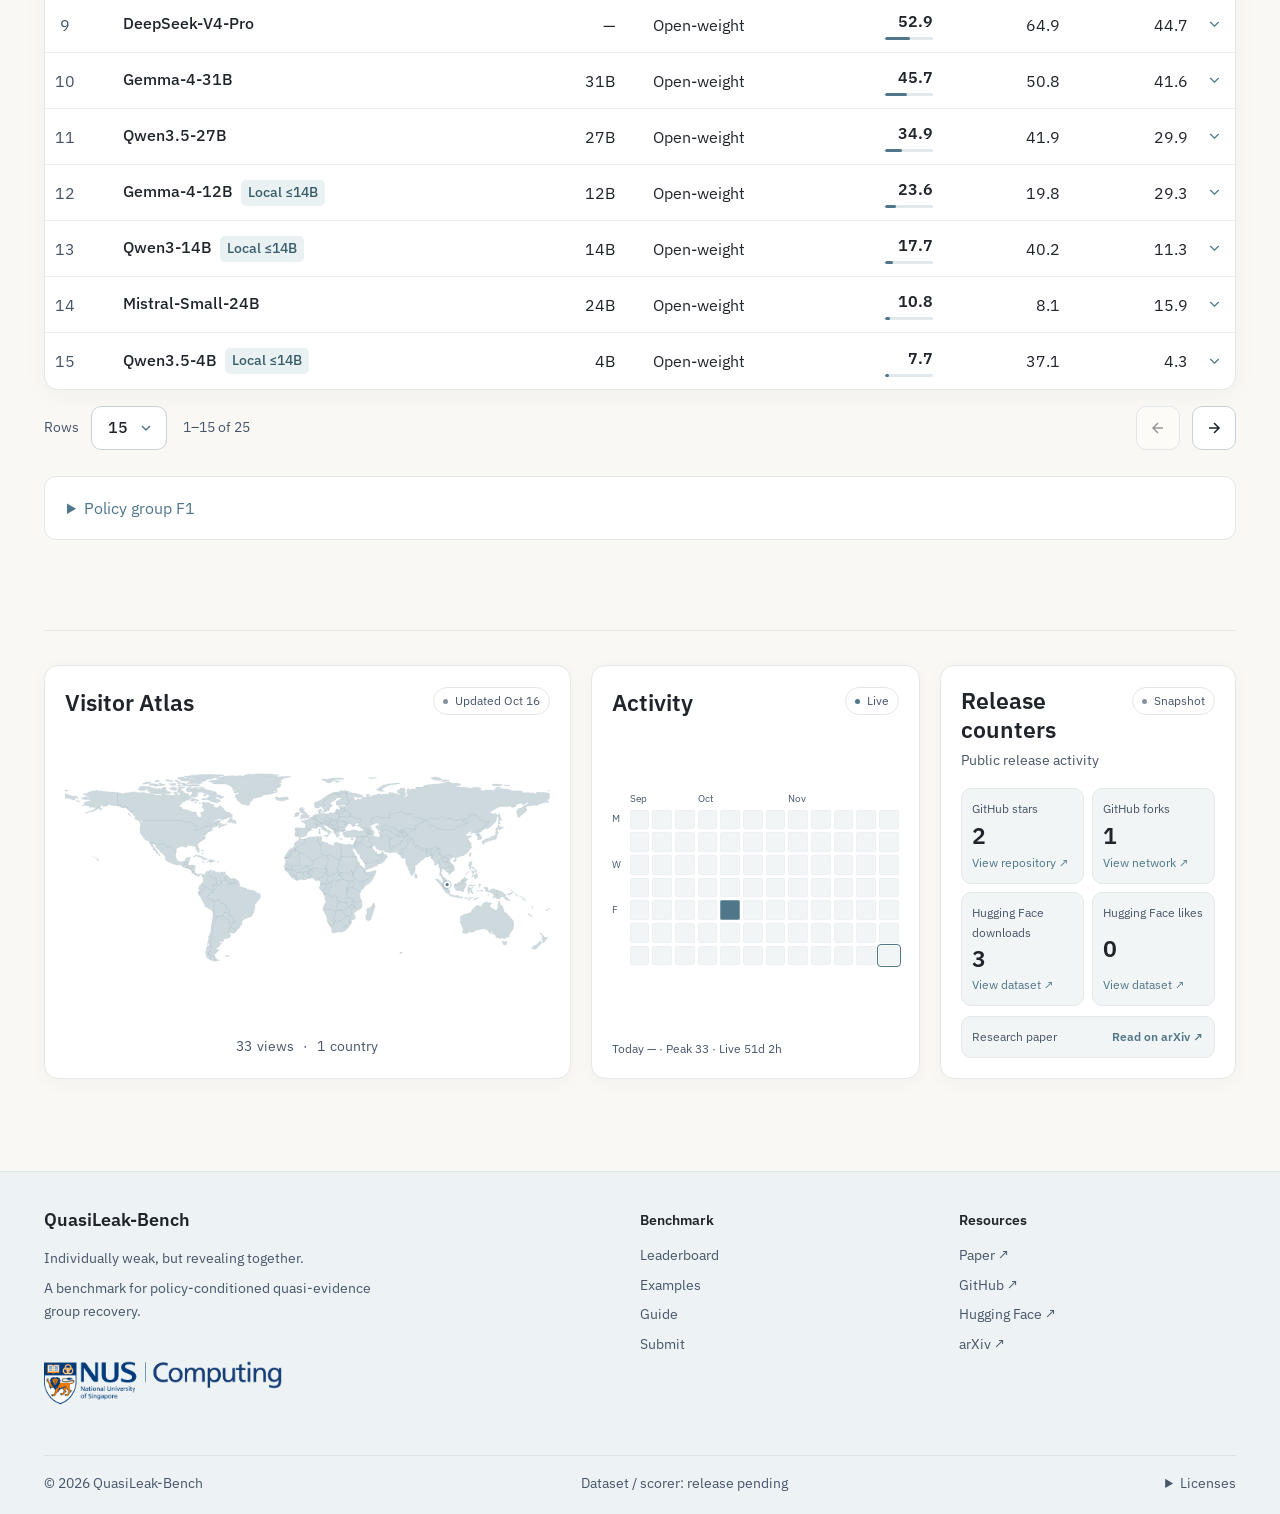
==== commit 60962a47: "Feed Activity from the existing Cloudflare daily counts" ====
--- a/website/index.html
+++ b/website/index.html
@@ -12,9 +12,9 @@
   <script src="assets/scores.js" defer></script>
   <script src="assets/research-data.js" defer></script>
   <script src="assets/research.js" defer></script>
-  <script src="assets/visitor-atlas.js?v=20261016-activity" defer></script>
+  <script src="assets/visitor-atlas.js?v=20261016-daily" defer></script>
   <script src="assets/release-counters.js?v=20261016-activity" defer></script>
-  <script src="assets/activity.js?v=20261016-activity" defer></script>
+  <script src="assets/activity.js?v=20261016-daily" defer></script>
   <link rel="stylesheet" href="assets/research.css">
 <script src="assets/leaderboard.js" defer></script><link rel="preload" href="assets/fonts/ibm-plex-sans.woff2" as="font" type="font/woff2" crossorigin>
 <link rel="stylesheet" href="assets/design-system.css">
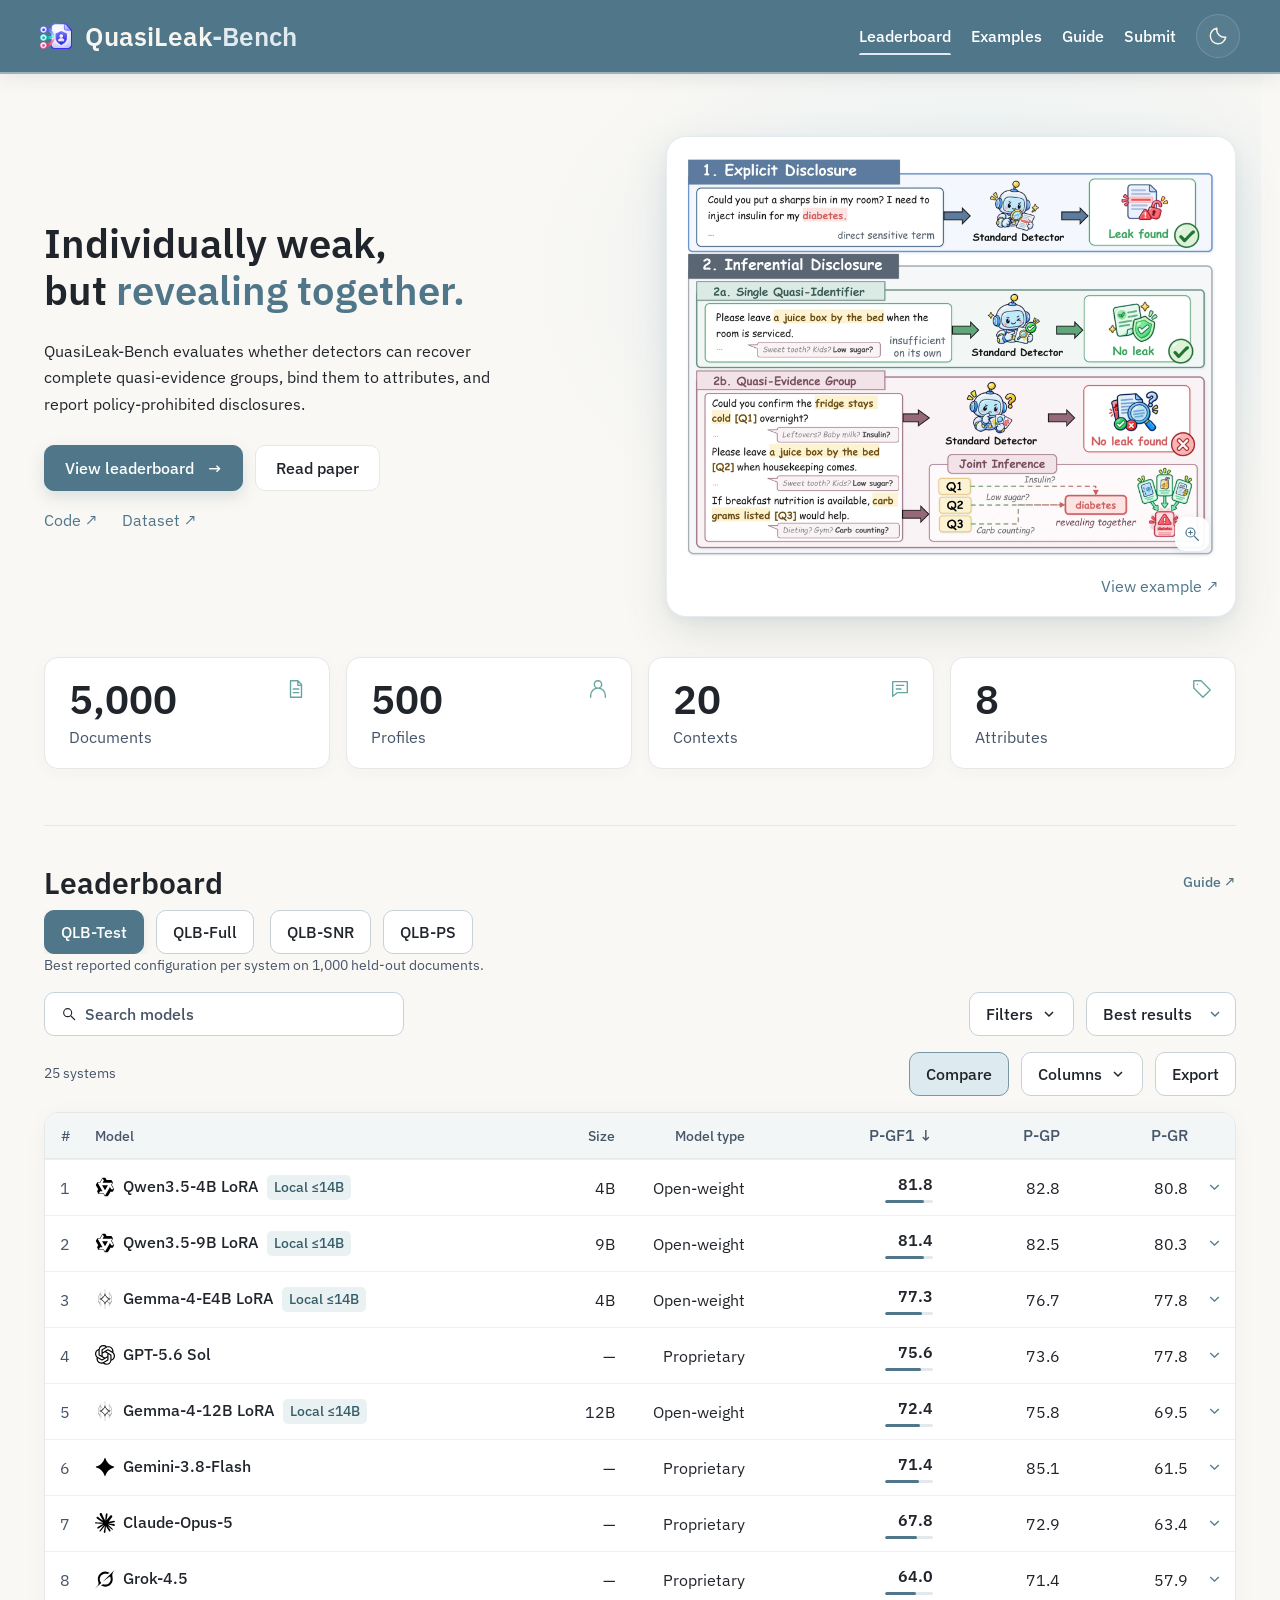
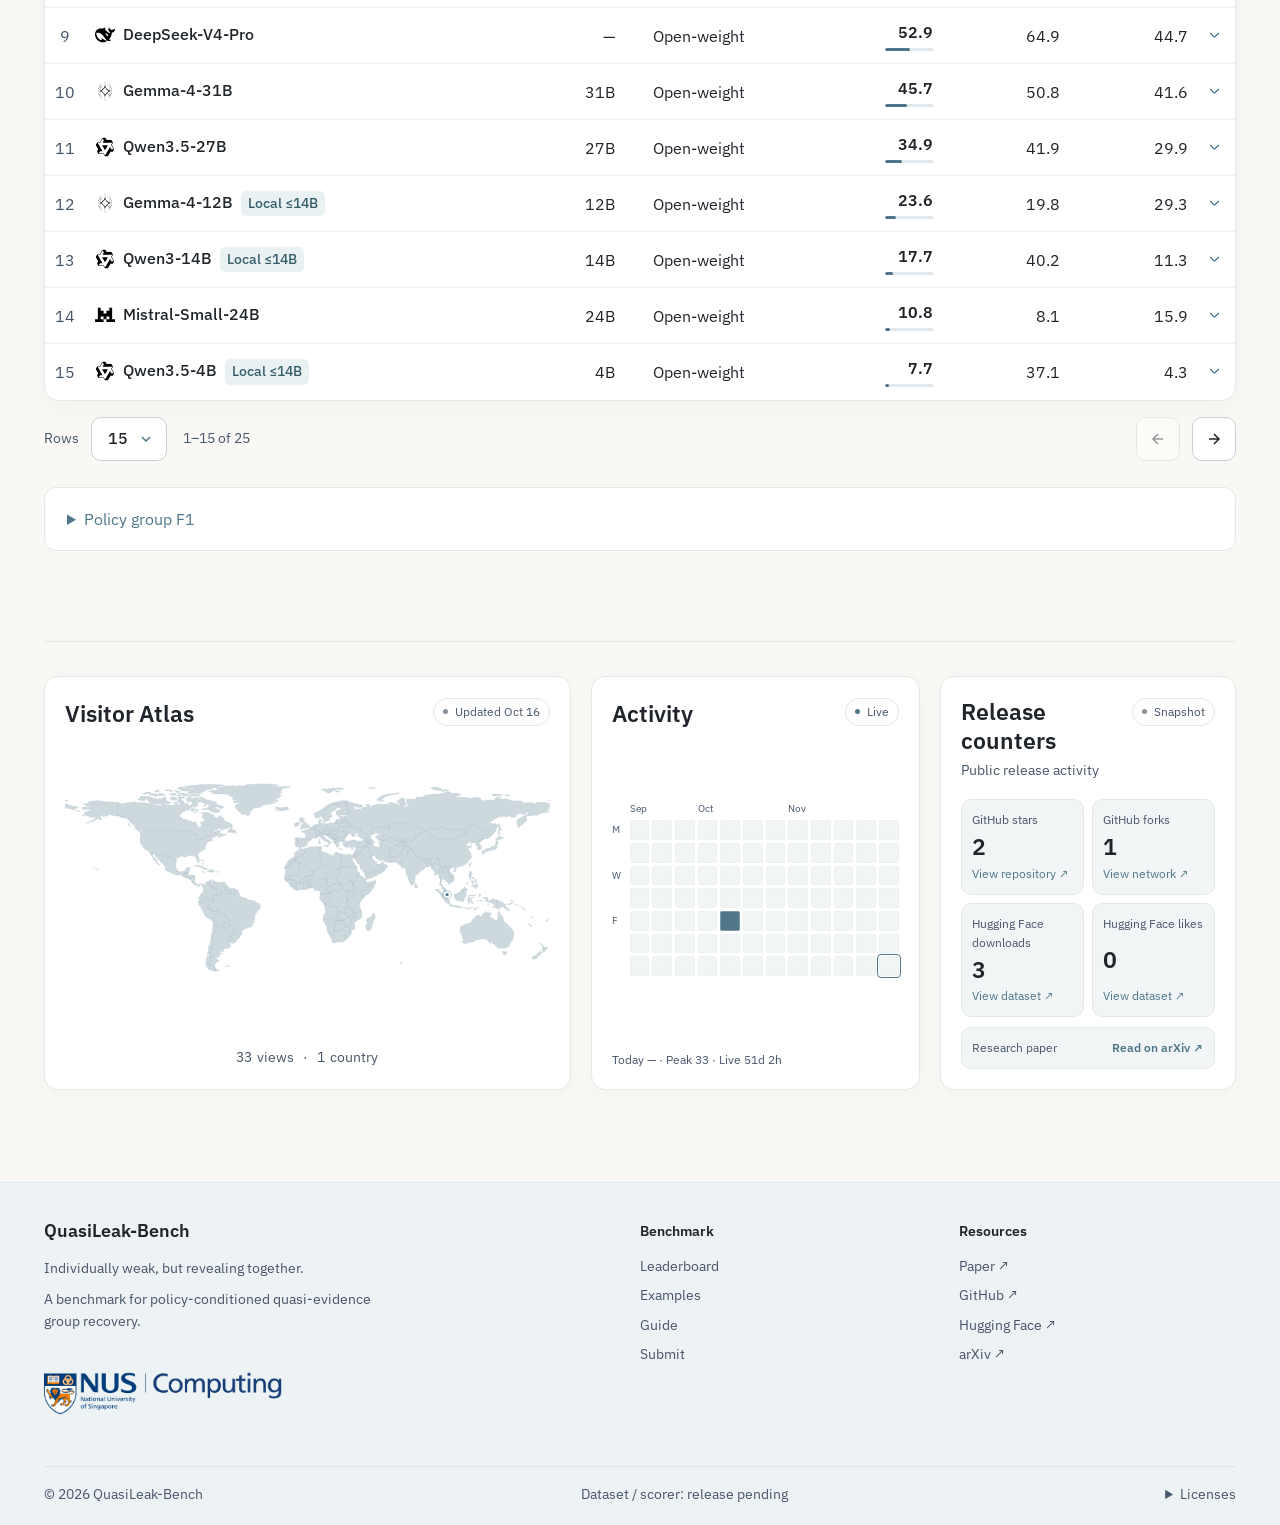
==== commit 8b7a6e24: "Website: paper Figure 1 and paper PDF match the current arXiv version" ====
--- a/website/index.html
+++ b/website/index.html
@@ -23,7 +23,7 @@
 <body class="qlb-research"><a class="skip-link" href="#content">Skip to content</a><header class="site-header"><div class="research-header"><a class="wordmark" href="index.html" aria-label="QuasiLeak-Bench"><img class="brand-kit-icon" src="assets/quasileak-logo.png" width="850" height="685" alt=""><span>QuasiLeak<span class="wordmark-suffix">-Bench</span></span></a><nav id="site-navigation" class="primary-nav" aria-label="Main navigation"><a href="index.html" class="active" aria-current="page">Leaderboard</a><a href="explore.html">Examples</a><a href="evaluation.html">Guide</a><a href="submit.html">Submit</a></nav><button type="button" class="theme-toggle" data-theme-toggle aria-label="Switch color theme"></button><button type="button" class="nav-toggle" data-nav-toggle aria-label="Open navigation" aria-controls="site-navigation" aria-expanded="false"><svg viewBox="0 0 24 24" fill="none" stroke="currentColor" stroke-width="1.6" aria-hidden="true"><path d="M4 6h16M4 12h16M4 18h16"></path></svg></button></div></header><main id="content" tabindex="-1"><section id="overview" class="overview-section" aria-labelledby="overview-title">
     <div class="overview-hero">
       <div class="abstract-copy"><h1 id="overview-title">Individually weak,<br>but <em>revealing together.</em></h1><p>QuasiLeak-Bench evaluates whether detectors can recover complete quasi-evidence groups, bind them to attributes, and report policy-prohibited disclosures.</p><div class="hero-actions"><a class="button primary" href="#leaderboard">View leaderboard <span aria-hidden="true">&rarr;</span></a><a class="button secondary" href="assets/paper.pdf" target="_blank" rel="noopener">Read paper</a></div><div class="hero-resources"><a href="https://github.com/Yufannnn/QuasiLeak-Bench" target="_blank" rel="noopener">Code <span aria-hidden="true">&nearr;</span></a><a href="https://huggingface.co/datasets/HenryZYF/QuasiLeak-Bench" target="_blank" rel="noopener">Dataset <span aria-hidden="true">&nearr;</span></a></div></div>
-      <figure class="paper-figure hero-paper-figure"><a href="assets/quasileak-paper-motivation.webp" target="_blank" rel="noopener" data-figure-open aria-haspopup="dialog" aria-label="View enlarged task illustration"><img src="assets/quasileak-paper-motivation.webp" width="1800" height="1334" alt="Three disclosure settings: an explicit term, an individually weak cue, and a jointly revealing quasi-evidence group."><span class="figure-zoom-icon" aria-hidden="true"><svg viewBox="0 0 24 24" fill="none" stroke="currentColor" stroke-width="1.6"><circle cx="10" cy="10" r="6"></circle><path d="m15 15 6 6M10 7v6m-3-3h6"></path></svg></span></a><figcaption class="figure-actions"><a href="explore.html">View example &nearr;</a></figcaption></figure>
+      <figure class="paper-figure hero-paper-figure"><a href="assets/quasileak-paper-motivation.webp" target="_blank" rel="noopener" data-figure-open aria-haspopup="dialog" aria-label="View enlarged task illustration"><img src="assets/quasileak-paper-motivation.webp" width="1800" height="1370" alt="Three disclosure settings: an explicit term, an individually weak cue, and a jointly revealing quasi-evidence group."><span class="figure-zoom-icon" aria-hidden="true"><svg viewBox="0 0 24 24" fill="none" stroke="currentColor" stroke-width="1.6"><circle cx="10" cy="10" r="6"></circle><path d="m15 15 6 6M10 7v6m-3-3h6"></path></svg></span></a><figcaption class="figure-actions"><a href="explore.html">View example &nearr;</a></figcaption></figure>
     </div>
     <div class="stats-strip" aria-label="Benchmark statistics"><div><svg class="stat-icon" viewBox="0 0 24 24" fill="none" stroke="currentColor" stroke-width="1.5" stroke-linecap="round" stroke-linejoin="round" aria-hidden="true"><path d="M6 3h8l4 4v14H6V3m8 0v5h4M9 12h6m-6 4h6"></path></svg><strong>5,000</strong><span>Documents</span></div><div><svg class="stat-icon" viewBox="0 0 24 24" fill="none" stroke="currentColor" stroke-width="1.5" stroke-linecap="round" stroke-linejoin="round" aria-hidden="true"><path d="M16 7a4 4 0 1 1-8 0 4 4 0 0 1 8 0M4 21v-2a8 8 0 0 1 16 0v2"></path></svg><strong>500</strong><span>Profiles</span></div><div><svg class="stat-icon" viewBox="0 0 24 24" fill="none" stroke="currentColor" stroke-width="1.5" stroke-linecap="round" stroke-linejoin="round" aria-hidden="true"><path d="M4 4h16v12H9l-5 4V4m4 4h8m-8 4h5"></path></svg><strong>20</strong><span>Contexts</span></div><div><svg class="stat-icon" viewBox="0 0 24 24" fill="none" stroke="currentColor" stroke-width="1.5" stroke-linecap="round" stroke-linejoin="round" aria-hidden="true"><path d="M3 3h8l10 10-8 8L3 11V3m4 4h.01"></path></svg><strong>8</strong><span>Attributes</span></div></div>
   </section><section id="leaderboard" class="leaderboard-section dedicated-leaderboard" aria-labelledby="leaderboard-title">
@@ -47,4 +47,4 @@
           <div class="release-counter-grid" aria-label="Release statistics"><a class="release-counter" data-release-link="github" href="https://github.com/Yufannnn/QuasiLeak-Bench" target="_blank" rel="noopener"><span>GitHub stars</span><strong data-release-stat="stars">&mdash;</strong><small>View repository &nearr;</small></a><a class="release-counter" data-release-link="github" href="https://github.com/Yufannnn/QuasiLeak-Bench/network/members" target="_blank" rel="noopener"><span>GitHub forks</span><strong data-release-stat="forks">&mdash;</strong><small>View network &nearr;</small></a><a class="release-counter" data-release-link="huggingFace" href="https://huggingface.co/datasets/HenryZYF/QuasiLeak-Bench" target="_blank" rel="noopener"><span>Hugging Face downloads</span><strong data-release-stat="downloads">&mdash;</strong><small>View dataset &nearr;</small></a><a class="release-counter" data-release-link="huggingFace" href="https://huggingface.co/datasets/HenryZYF/QuasiLeak-Bench" target="_blank" rel="noopener"><span>Hugging Face likes</span><strong data-release-stat="likes">&mdash;</strong><small>View dataset &nearr;</small></a></div>
           <a class="release-paper" data-release-link="arxiv" href="https://arxiv.org/abs/2610.21333" target="_blank" rel="noopener"><span>Research paper</span><strong>Read on arXiv <span aria-hidden="true">&nearr;</span></strong></a>
         </aside>
-      </section></main><footer id="footer" class="site-footer"><div class="footer-inner"><div class="footer-main"><div class="footer-project"><a class="footer-brand" href="index.html">QuasiLeak-Bench</a><p class="footer-tagline">Individually weak, but revealing together.</p><p>A benchmark for policy-conditioned quasi-evidence group recovery.</p><a class="footer-affiliation" href="https://www.comp.nus.edu.sg/" target="_blank" rel="noopener" aria-label="NUS School of Computing"><img class="footer-school-logo" src="assets/nus-logo.png" width="621" height="122" loading="lazy" alt="NUS Computing"><img class="footer-school-logo footer-school-logo-dark" src="assets/nus-logo-dark.svg" width="268" height="48" loading="lazy" alt=""></a></div><nav class="footer-column" aria-label="Benchmark links"><h2>Benchmark</h2><a href="index.html">Leaderboard</a><a href="explore.html">Examples</a><a href="evaluation.html">Guide</a><a href="submit.html">Submit</a></nav><nav class="footer-column" aria-label="Research resources"><h2>Resources</h2><a href="assets/paper.pdf" target="_blank" rel="noopener">Paper &nearr;</a><a href="https://github.com/Yufannnn/QuasiLeak-Bench" target="_blank" rel="noopener">GitHub &nearr;</a><a href="https://huggingface.co/datasets/HenryZYF/QuasiLeak-Bench" target="_blank" rel="noopener">Hugging Face &nearr;</a><a href="https://arxiv.org/abs/2610.21333" target="_blank" rel="noopener">arXiv &nearr;</a></nav></div><div class="footer-bottom"><span>&copy; 2026 QuasiLeak-Bench</span><a href="evaluation.html#sets">Dataset / scorer: release pending</a><details class="footer-license"><summary>Licenses</summary><a href="assets/code-license.txt" target="_blank" rel="noopener">Code: MIT</a><a href="assets/data-license.txt" target="_blank" rel="noopener">Dataset: CC BY-NC-SA 4.0</a></details></div></div></footer><dialog id="details-dialog"><div class="dialog-top"><button class="close-dialog" aria-label="Close details">&times;</button></div><div id="details-content"></div></dialog><dialog id="figure-dialog" class="figure-modal" aria-labelledby="figure-dialog-title"><div class="figure-modal-header"><h2 id="figure-dialog-title">Task illustration</h2><div class="figure-modal-tools"><button type="button" id="figure-zoom" class="text-button" aria-pressed="false">Actual size</button><a class="text-link" href="assets/quasileak-paper-motivation.webp" target="_blank" rel="noopener">Open image</a><button class="close-dialog" aria-label="Close illustration">&times;</button></div></div><div class="figure-viewer"><img src="assets/quasileak-paper-motivation.webp" width="1800" height="1334" alt="Enlarged task illustration showing explicit disclosure, an individually weak cue, and a jointly revealing quasi-evidence group."></div></dialog></body></html>
+      </section></main><footer id="footer" class="site-footer"><div class="footer-inner"><div class="footer-main"><div class="footer-project"><a class="footer-brand" href="index.html">QuasiLeak-Bench</a><p class="footer-tagline">Individually weak, but revealing together.</p><p>A benchmark for policy-conditioned quasi-evidence group recovery.</p><a class="footer-affiliation" href="https://www.comp.nus.edu.sg/" target="_blank" rel="noopener" aria-label="NUS School of Computing"><img class="footer-school-logo" src="assets/nus-logo.png" width="621" height="122" loading="lazy" alt="NUS Computing"><img class="footer-school-logo footer-school-logo-dark" src="assets/nus-logo-dark.svg" width="268" height="48" loading="lazy" alt=""></a></div><nav class="footer-column" aria-label="Benchmark links"><h2>Benchmark</h2><a href="index.html">Leaderboard</a><a href="explore.html">Examples</a><a href="evaluation.html">Guide</a><a href="submit.html">Submit</a></nav><nav class="footer-column" aria-label="Research resources"><h2>Resources</h2><a href="assets/paper.pdf" target="_blank" rel="noopener">Paper &nearr;</a><a href="https://github.com/Yufannnn/QuasiLeak-Bench" target="_blank" rel="noopener">GitHub &nearr;</a><a href="https://huggingface.co/datasets/HenryZYF/QuasiLeak-Bench" target="_blank" rel="noopener">Hugging Face &nearr;</a><a href="https://arxiv.org/abs/2610.21333" target="_blank" rel="noopener">arXiv &nearr;</a></nav></div><div class="footer-bottom"><span>&copy; 2026 QuasiLeak-Bench</span><a href="evaluation.html#sets">Dataset / scorer: release pending</a><details class="footer-license"><summary>Licenses</summary><a href="assets/code-license.txt" target="_blank" rel="noopener">Code: MIT</a><a href="assets/data-license.txt" target="_blank" rel="noopener">Dataset: CC BY-NC-SA 4.0</a></details></div></div></footer><dialog id="details-dialog"><div class="dialog-top"><button class="close-dialog" aria-label="Close details">&times;</button></div><div id="details-content"></div></dialog><dialog id="figure-dialog" class="figure-modal" aria-labelledby="figure-dialog-title"><div class="figure-modal-header"><h2 id="figure-dialog-title">Task illustration</h2><div class="figure-modal-tools"><button type="button" id="figure-zoom" class="text-button" aria-pressed="false">Actual size</button><a class="text-link" href="assets/quasileak-paper-motivation.webp" target="_blank" rel="noopener">Open image</a><button class="close-dialog" aria-label="Close illustration">&times;</button></div></div><div class="figure-viewer"><img src="assets/quasileak-paper-motivation.webp" width="1800" height="1370" alt="Enlarged task illustration showing explicit disclosure, an individually weak cue, and a jointly revealing quasi-evidence group."></div></dialog></body></html>
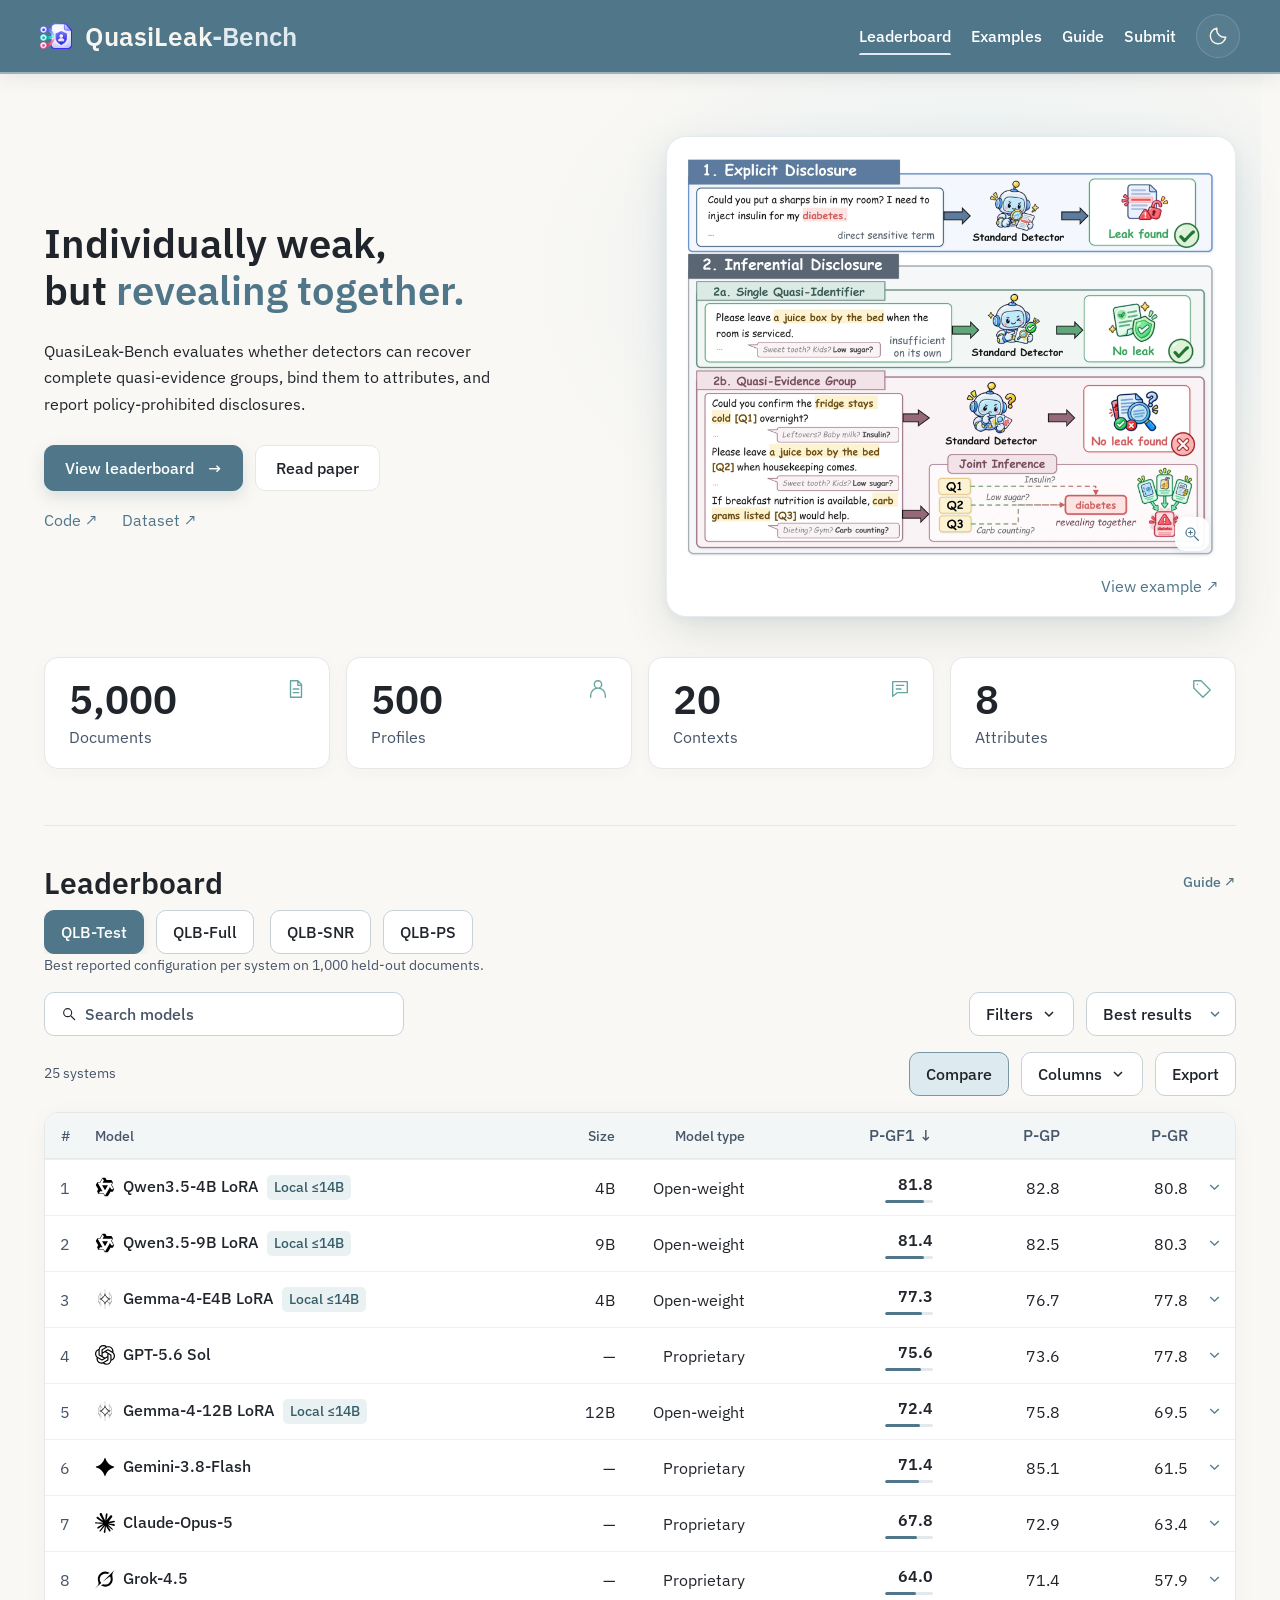
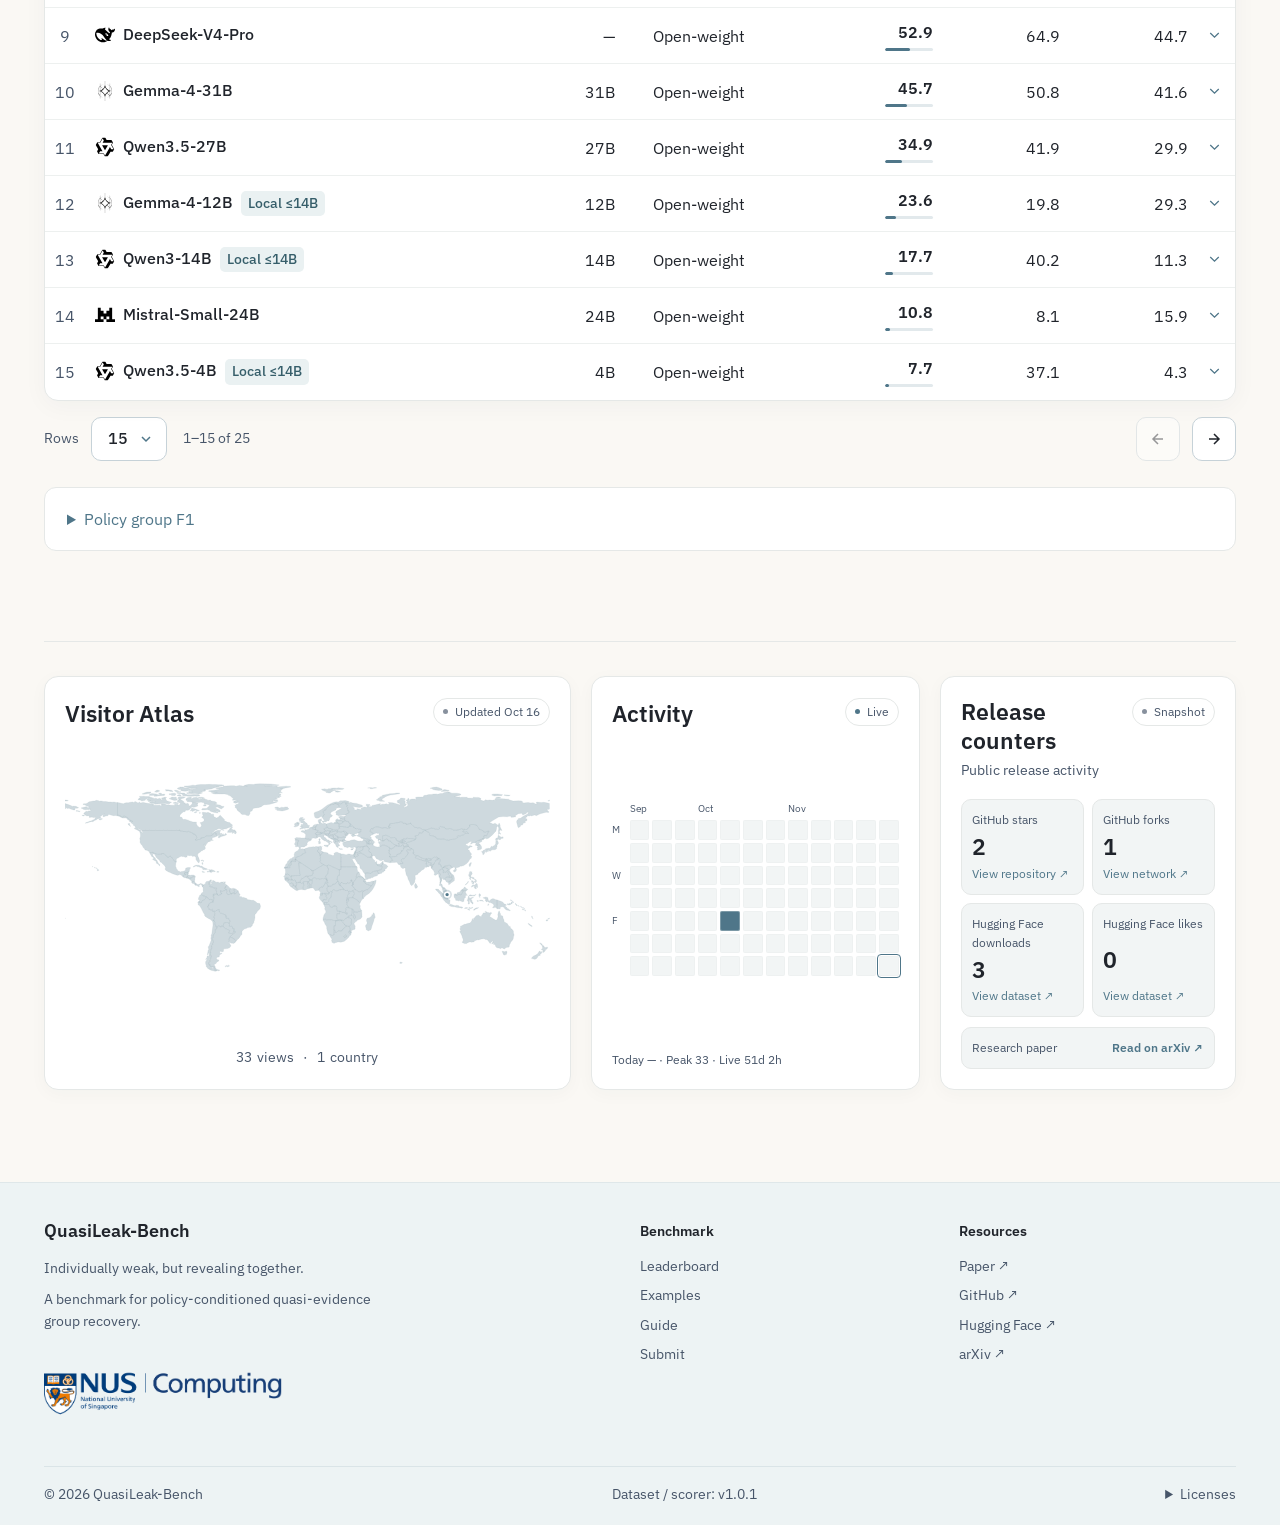
==== commit 75987cdf: "Website: footer and guide name the released dataset and scorer v1.0.1" ====
--- a/website/index.html
+++ b/website/index.html
@@ -47,4 +47,4 @@
           <div class="release-counter-grid" aria-label="Release statistics"><a class="release-counter" data-release-link="github" href="https://github.com/Yufannnn/QuasiLeak-Bench" target="_blank" rel="noopener"><span>GitHub stars</span><strong data-release-stat="stars">&mdash;</strong><small>View repository &nearr;</small></a><a class="release-counter" data-release-link="github" href="https://github.com/Yufannnn/QuasiLeak-Bench/network/members" target="_blank" rel="noopener"><span>GitHub forks</span><strong data-release-stat="forks">&mdash;</strong><small>View network &nearr;</small></a><a class="release-counter" data-release-link="huggingFace" href="https://huggingface.co/datasets/HenryZYF/QuasiLeak-Bench" target="_blank" rel="noopener"><span>Hugging Face downloads</span><strong data-release-stat="downloads">&mdash;</strong><small>View dataset &nearr;</small></a><a class="release-counter" data-release-link="huggingFace" href="https://huggingface.co/datasets/HenryZYF/QuasiLeak-Bench" target="_blank" rel="noopener"><span>Hugging Face likes</span><strong data-release-stat="likes">&mdash;</strong><small>View dataset &nearr;</small></a></div>
           <a class="release-paper" data-release-link="arxiv" href="https://arxiv.org/abs/2610.21333" target="_blank" rel="noopener"><span>Research paper</span><strong>Read on arXiv <span aria-hidden="true">&nearr;</span></strong></a>
         </aside>
-      </section></main><footer id="footer" class="site-footer"><div class="footer-inner"><div class="footer-main"><div class="footer-project"><a class="footer-brand" href="index.html">QuasiLeak-Bench</a><p class="footer-tagline">Individually weak, but revealing together.</p><p>A benchmark for policy-conditioned quasi-evidence group recovery.</p><a class="footer-affiliation" href="https://www.comp.nus.edu.sg/" target="_blank" rel="noopener" aria-label="NUS School of Computing"><img class="footer-school-logo" src="assets/nus-logo.png" width="621" height="122" loading="lazy" alt="NUS Computing"><img class="footer-school-logo footer-school-logo-dark" src="assets/nus-logo-dark.svg" width="268" height="48" loading="lazy" alt=""></a></div><nav class="footer-column" aria-label="Benchmark links"><h2>Benchmark</h2><a href="index.html">Leaderboard</a><a href="explore.html">Examples</a><a href="evaluation.html">Guide</a><a href="submit.html">Submit</a></nav><nav class="footer-column" aria-label="Research resources"><h2>Resources</h2><a href="assets/paper.pdf" target="_blank" rel="noopener">Paper &nearr;</a><a href="https://github.com/Yufannnn/QuasiLeak-Bench" target="_blank" rel="noopener">GitHub &nearr;</a><a href="https://huggingface.co/datasets/HenryZYF/QuasiLeak-Bench" target="_blank" rel="noopener">Hugging Face &nearr;</a><a href="https://arxiv.org/abs/2610.21333" target="_blank" rel="noopener">arXiv &nearr;</a></nav></div><div class="footer-bottom"><span>&copy; 2026 QuasiLeak-Bench</span><a href="evaluation.html#sets">Dataset / scorer: release pending</a><details class="footer-license"><summary>Licenses</summary><a href="assets/code-license.txt" target="_blank" rel="noopener">Code: MIT</a><a href="assets/data-license.txt" target="_blank" rel="noopener">Dataset: CC BY-NC-SA 4.0</a></details></div></div></footer><dialog id="details-dialog"><div class="dialog-top"><button class="close-dialog" aria-label="Close details">&times;</button></div><div id="details-content"></div></dialog><dialog id="figure-dialog" class="figure-modal" aria-labelledby="figure-dialog-title"><div class="figure-modal-header"><h2 id="figure-dialog-title">Task illustration</h2><div class="figure-modal-tools"><button type="button" id="figure-zoom" class="text-button" aria-pressed="false">Actual size</button><a class="text-link" href="assets/quasileak-paper-motivation.webp" target="_blank" rel="noopener">Open image</a><button class="close-dialog" aria-label="Close illustration">&times;</button></div></div><div class="figure-viewer"><img src="assets/quasileak-paper-motivation.webp" width="1800" height="1370" alt="Enlarged task illustration showing explicit disclosure, an individually weak cue, and a jointly revealing quasi-evidence group."></div></dialog></body></html>
+      </section></main><footer id="footer" class="site-footer"><div class="footer-inner"><div class="footer-main"><div class="footer-project"><a class="footer-brand" href="index.html">QuasiLeak-Bench</a><p class="footer-tagline">Individually weak, but revealing together.</p><p>A benchmark for policy-conditioned quasi-evidence group recovery.</p><a class="footer-affiliation" href="https://www.comp.nus.edu.sg/" target="_blank" rel="noopener" aria-label="NUS School of Computing"><img class="footer-school-logo" src="assets/nus-logo.png" width="621" height="122" loading="lazy" alt="NUS Computing"><img class="footer-school-logo footer-school-logo-dark" src="assets/nus-logo-dark.svg" width="268" height="48" loading="lazy" alt=""></a></div><nav class="footer-column" aria-label="Benchmark links"><h2>Benchmark</h2><a href="index.html">Leaderboard</a><a href="explore.html">Examples</a><a href="evaluation.html">Guide</a><a href="submit.html">Submit</a></nav><nav class="footer-column" aria-label="Research resources"><h2>Resources</h2><a href="assets/paper.pdf" target="_blank" rel="noopener">Paper &nearr;</a><a href="https://github.com/Yufannnn/QuasiLeak-Bench" target="_blank" rel="noopener">GitHub &nearr;</a><a href="https://huggingface.co/datasets/HenryZYF/QuasiLeak-Bench" target="_blank" rel="noopener">Hugging Face &nearr;</a><a href="https://arxiv.org/abs/2610.21333" target="_blank" rel="noopener">arXiv &nearr;</a></nav></div><div class="footer-bottom"><span>&copy; 2026 QuasiLeak-Bench</span><a href="evaluation.html#sets">Dataset / scorer: v1.0.1</a><details class="footer-license"><summary>Licenses</summary><a href="assets/code-license.txt" target="_blank" rel="noopener">Code: MIT</a><a href="assets/data-license.txt" target="_blank" rel="noopener">Dataset: CC BY-NC-SA 4.0</a></details></div></div></footer><dialog id="details-dialog"><div class="dialog-top"><button class="close-dialog" aria-label="Close details">&times;</button></div><div id="details-content"></div></dialog><dialog id="figure-dialog" class="figure-modal" aria-labelledby="figure-dialog-title"><div class="figure-modal-header"><h2 id="figure-dialog-title">Task illustration</h2><div class="figure-modal-tools"><button type="button" id="figure-zoom" class="text-button" aria-pressed="false">Actual size</button><a class="text-link" href="assets/quasileak-paper-motivation.webp" target="_blank" rel="noopener">Open image</a><button class="close-dialog" aria-label="Close illustration">&times;</button></div></div><div class="figure-viewer"><img src="assets/quasileak-paper-motivation.webp" width="1800" height="1370" alt="Enlarged task illustration showing explicit disclosure, an individually weak cue, and a jointly revealing quasi-evidence group."></div></dialog></body></html>
